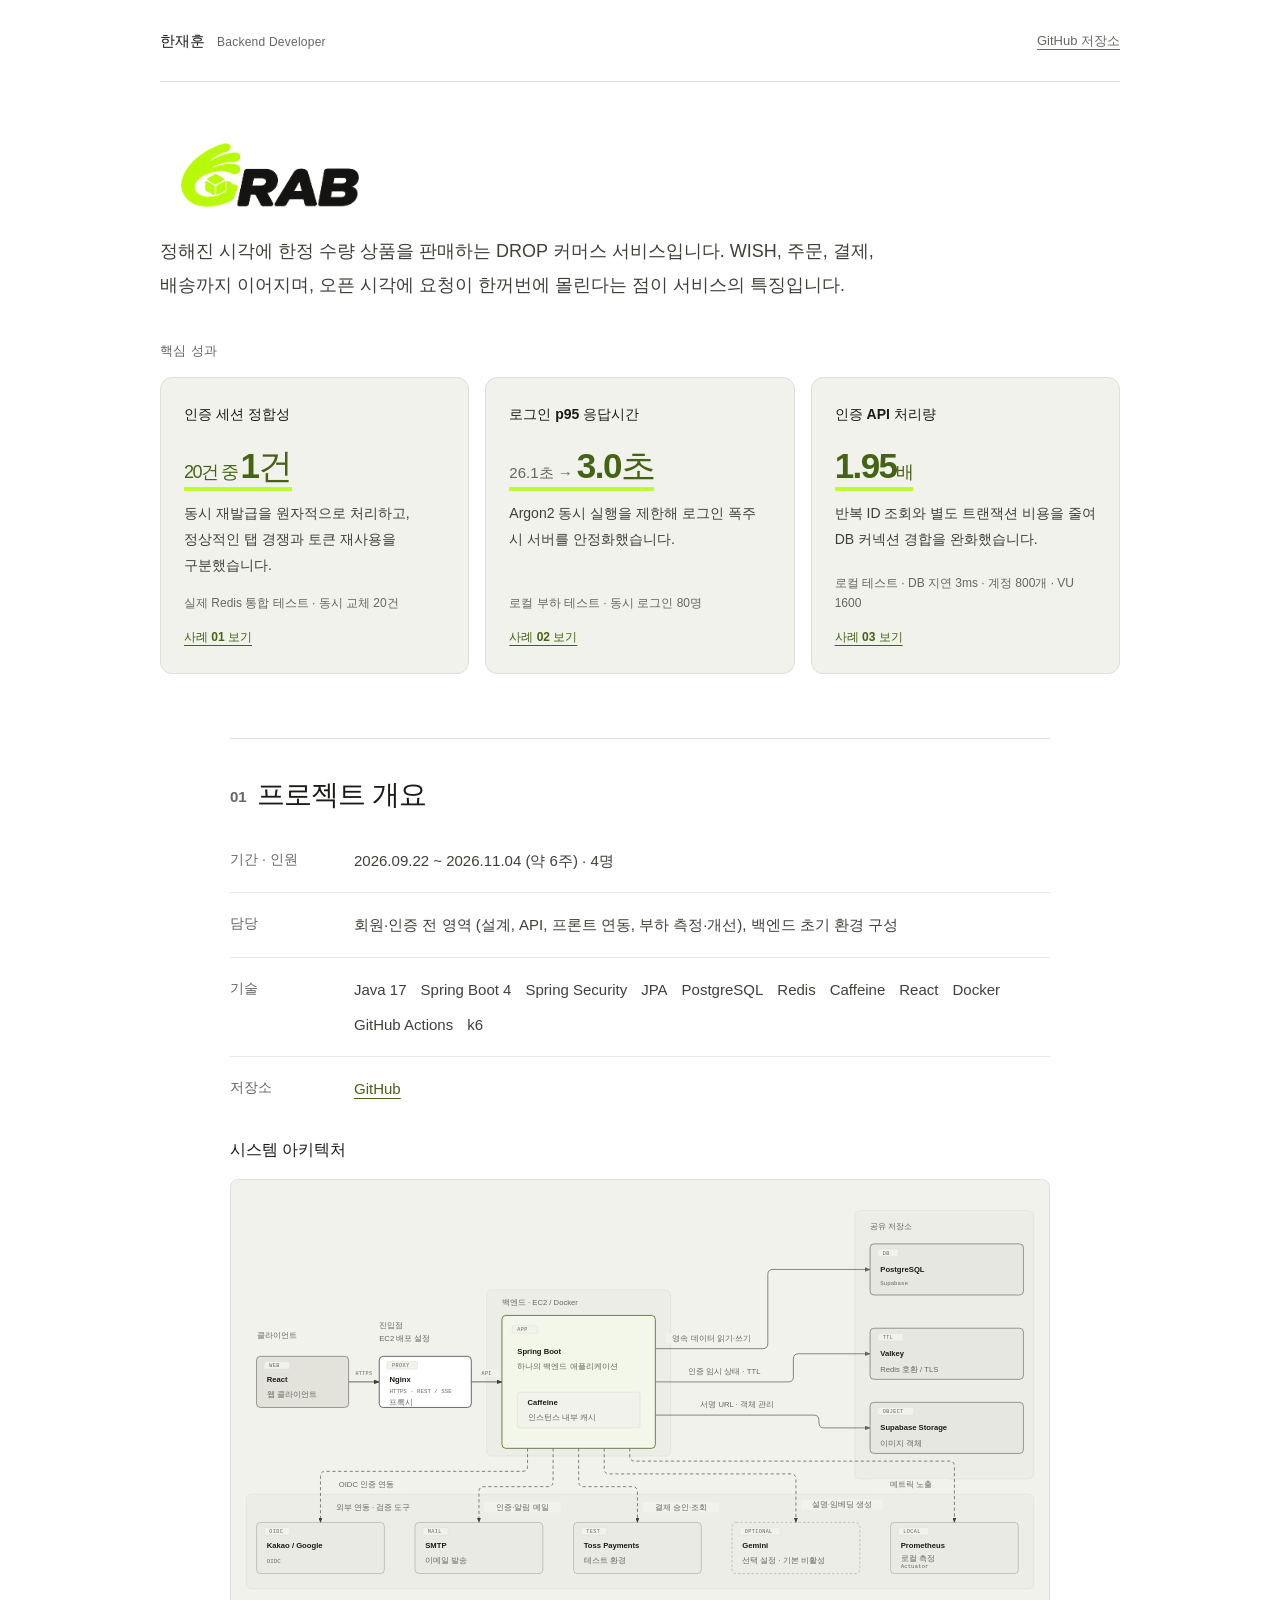
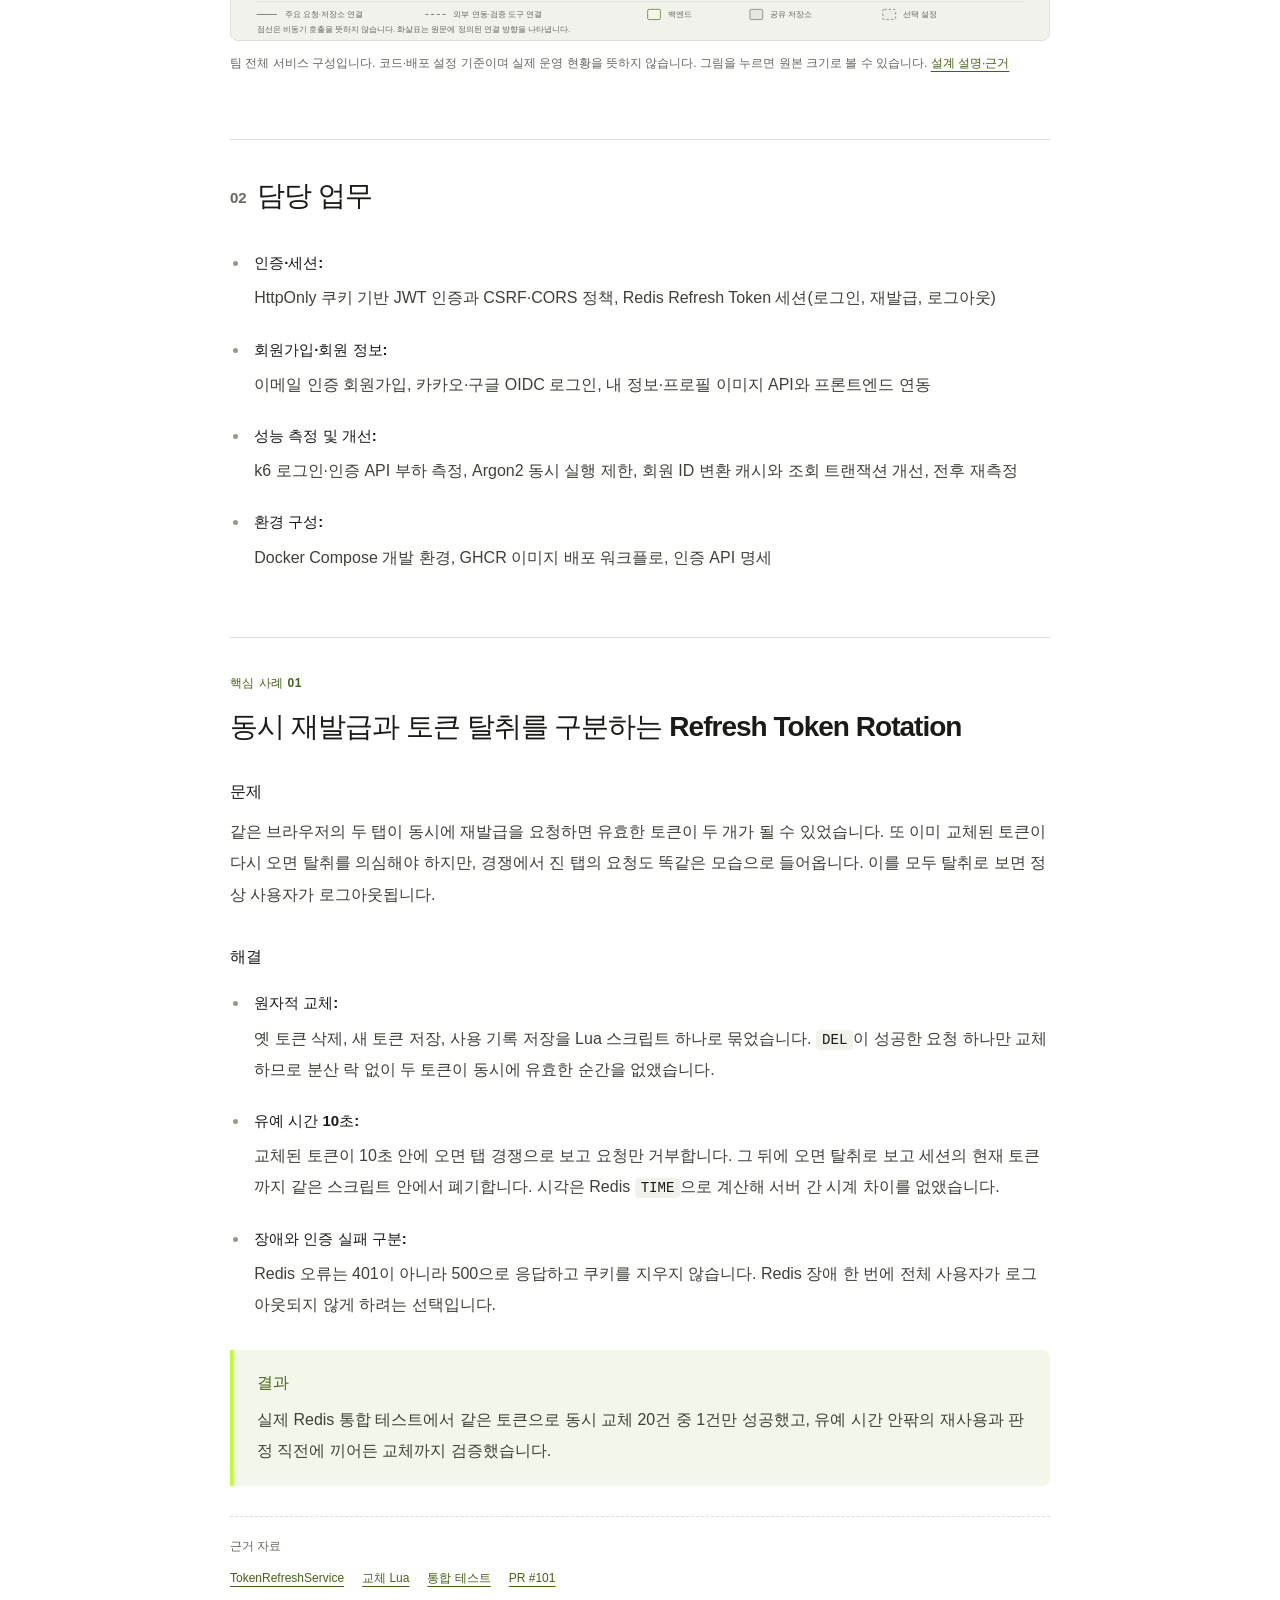
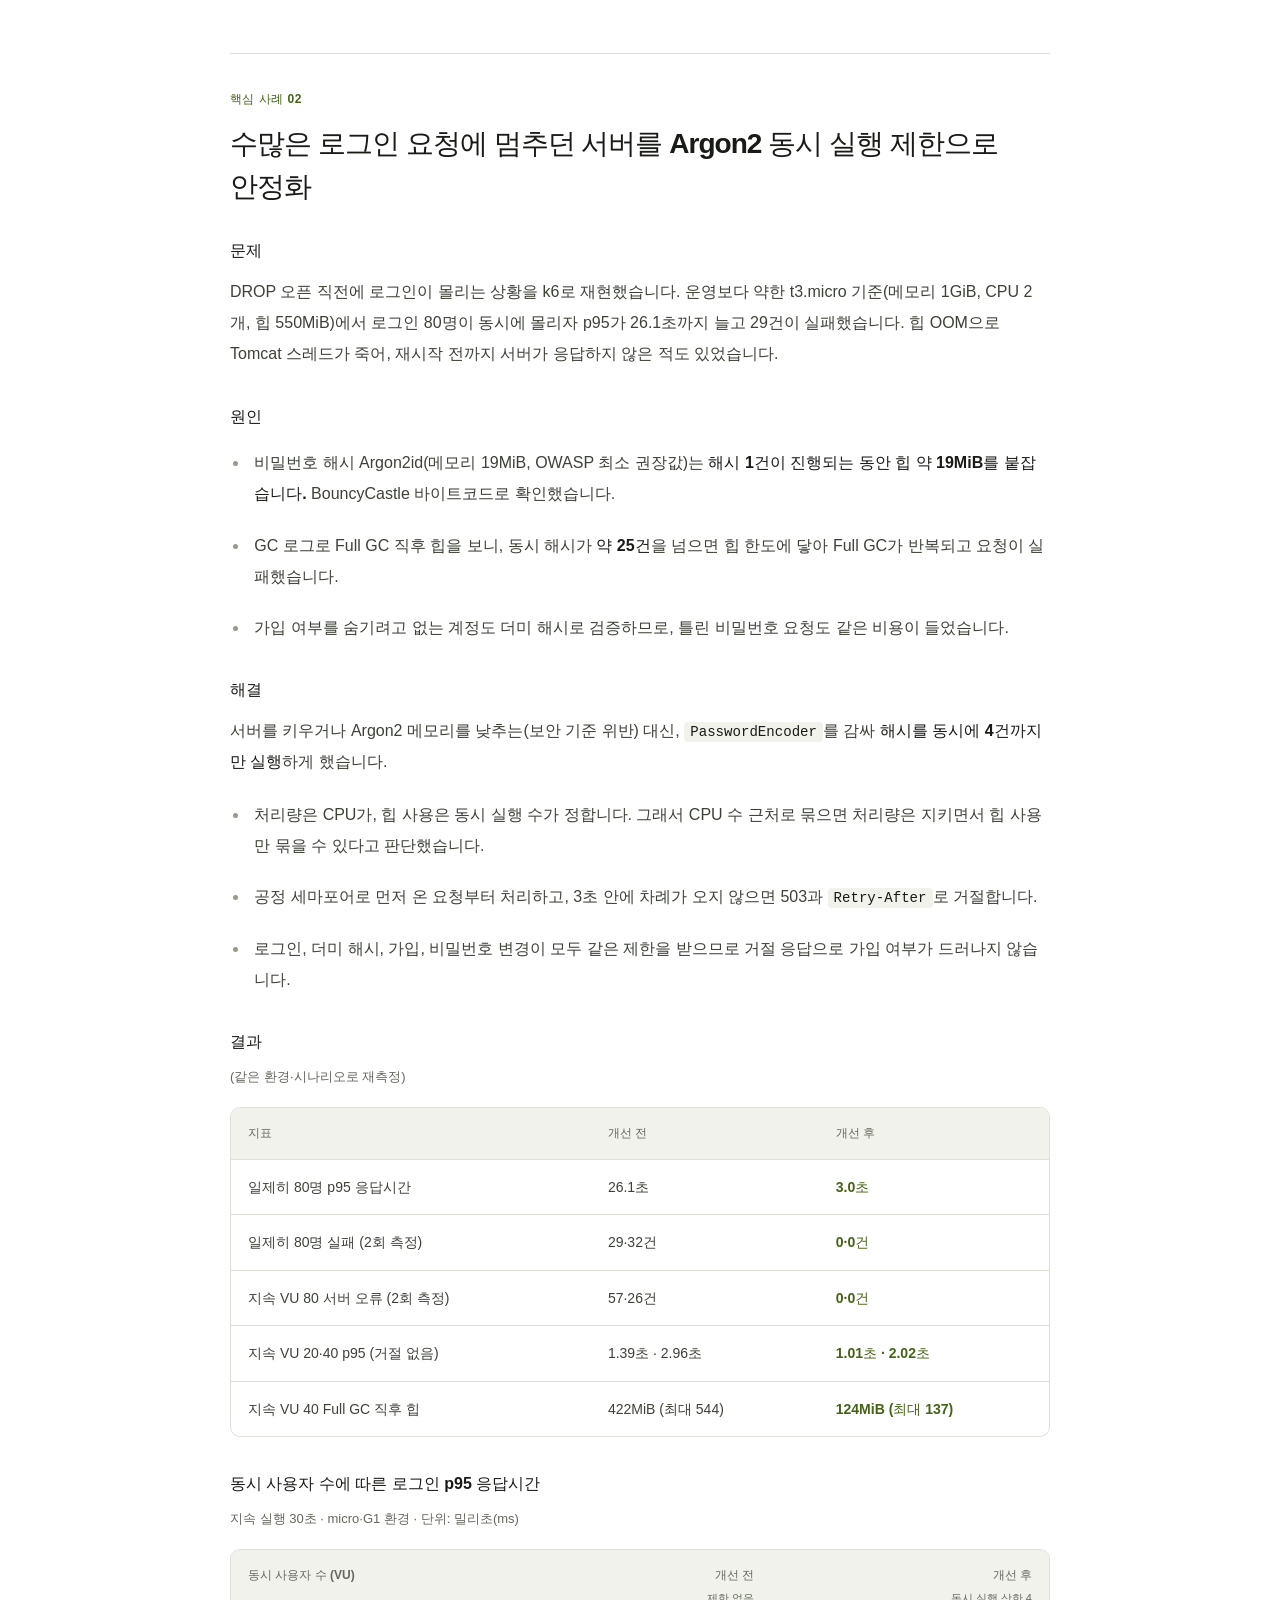
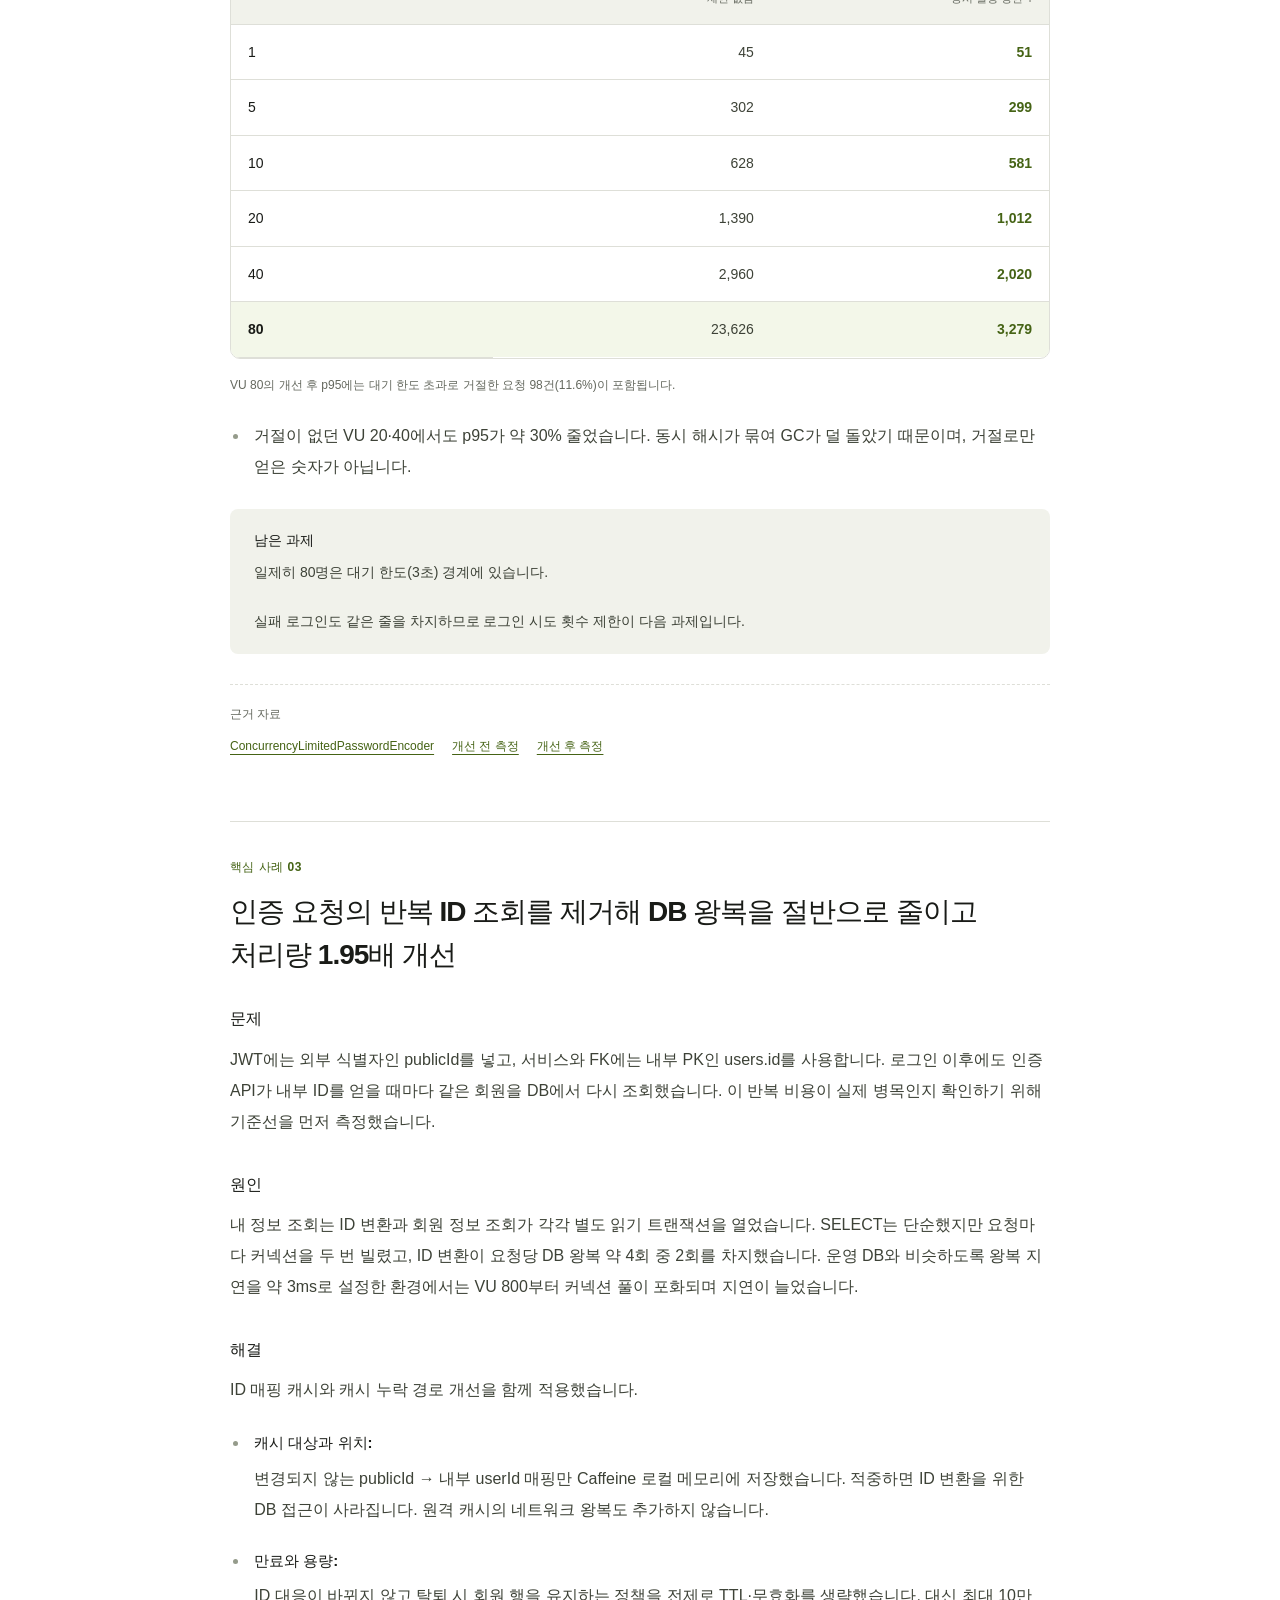
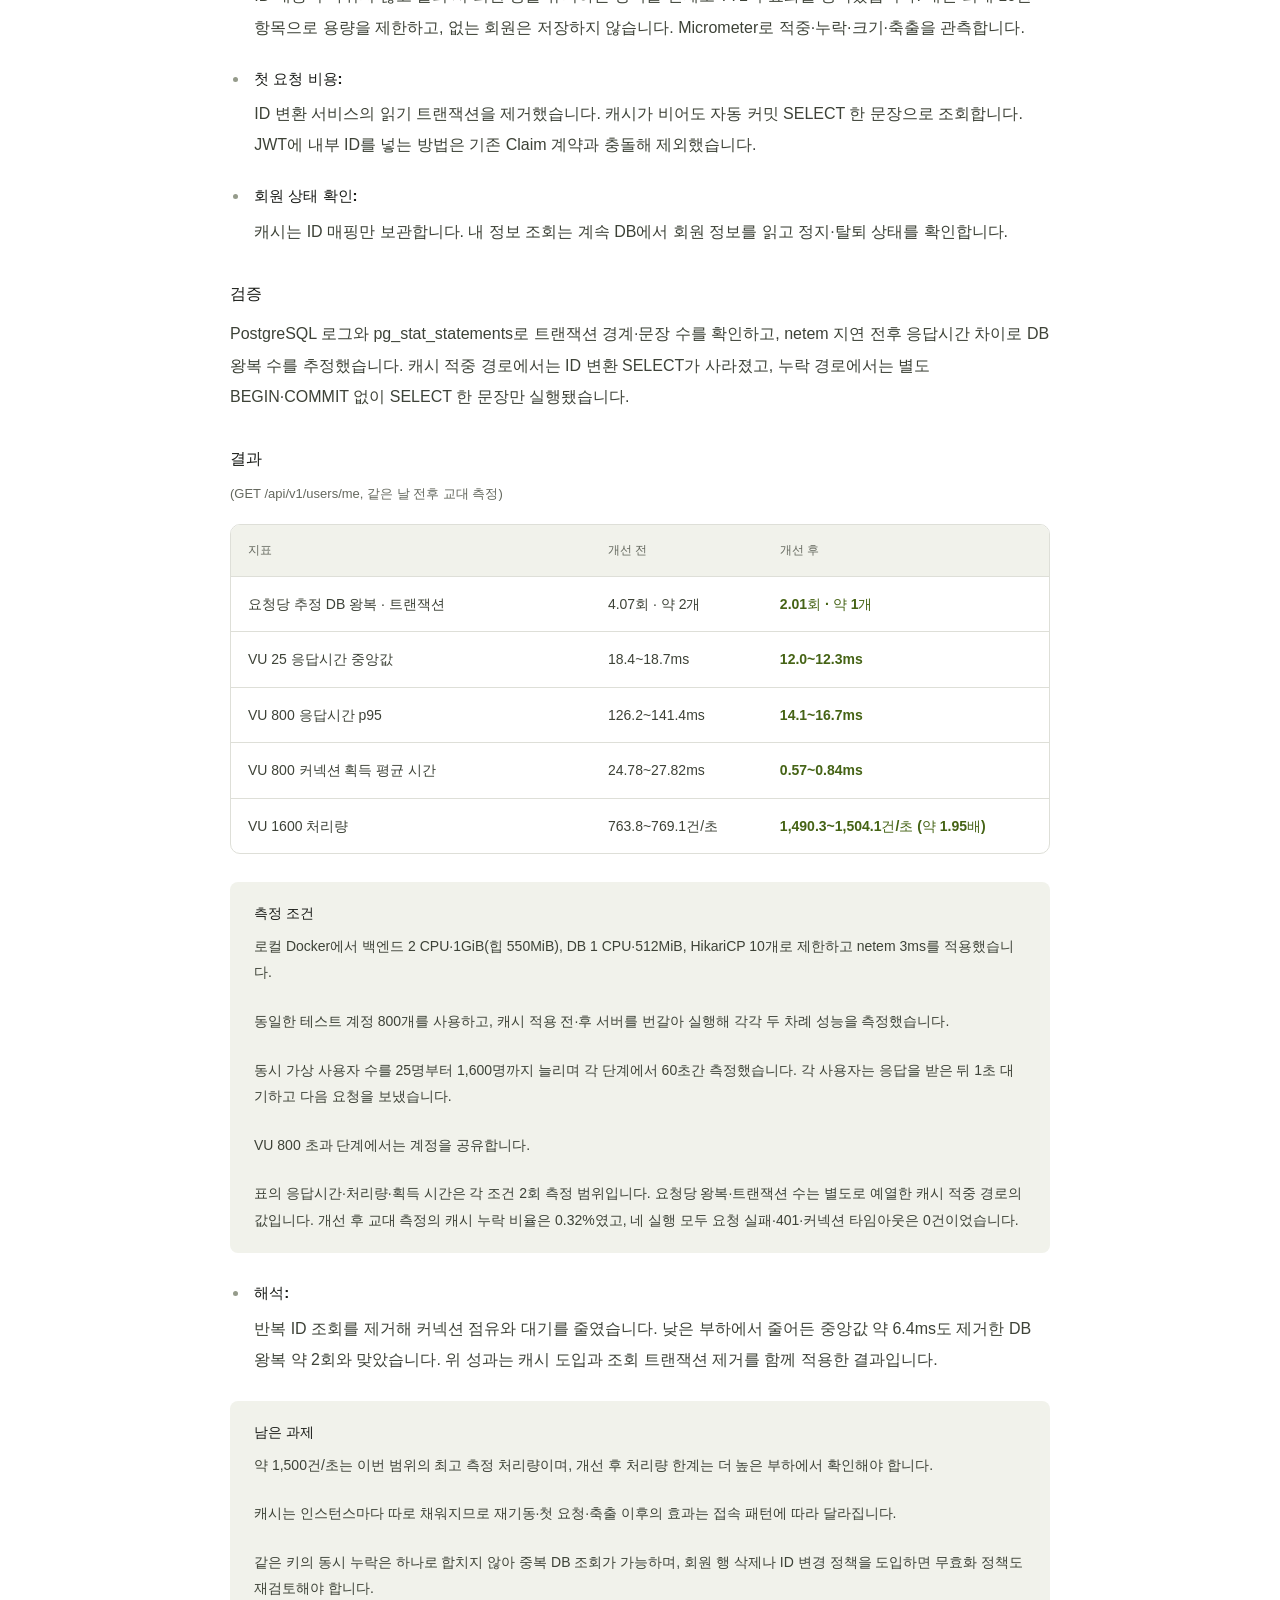
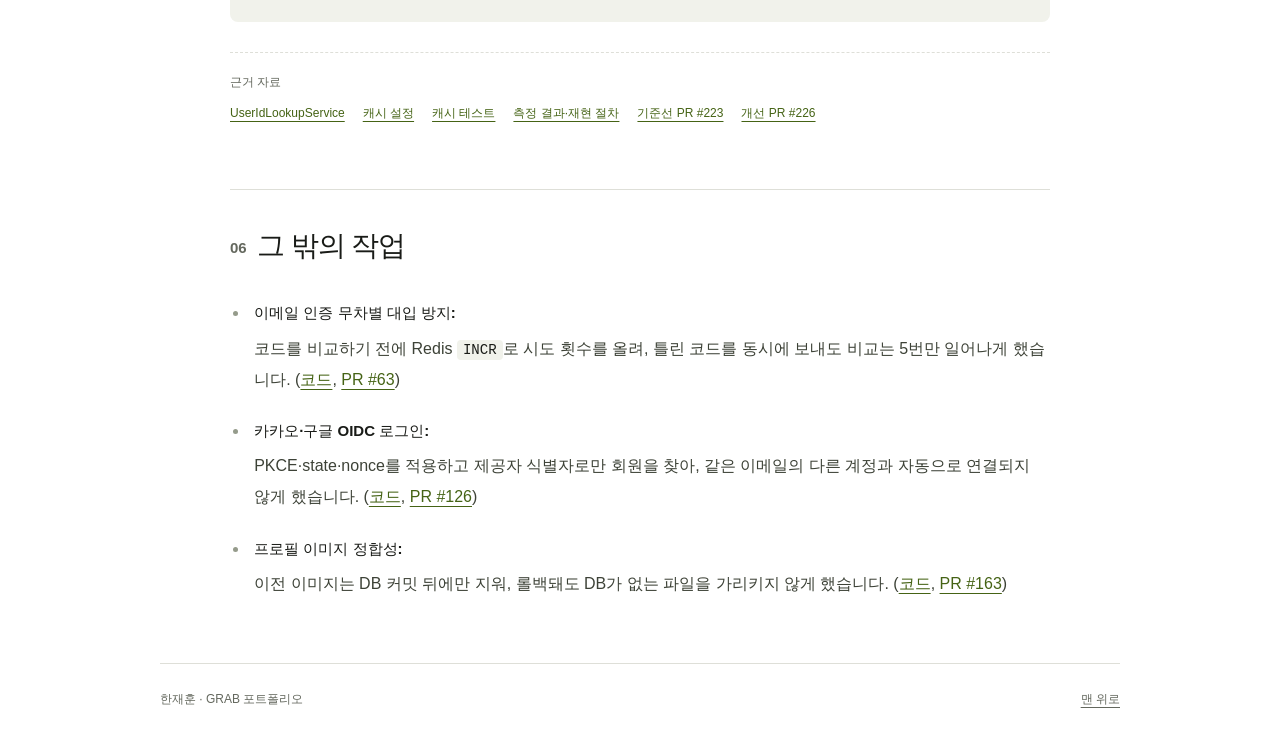
==== grab/portfolio-short.html @ 3643625d "chore: 디렉토리 구조 변경" ====
<!DOCTYPE html>
<html lang="ko">
<head>
  <meta charset="utf-8">
  <meta name="viewport" content="width=device-width, initial-scale=1">
  <meta name="description" content="한재훈의 GRAB 백엔드 포트폴리오. 인증 세션 정합성, 로그인 안정화, 회원 ID 캐시 성능 개선 사례를 소개합니다.">
  <title>한재훈 | GRAB 백엔드 포트폴리오</title>
  <link rel="stylesheet" href="portfolio.css">
</head>
<body>
<a href="#top" class="skip-link">본문으로 건너뛰기</a>
<header class="masthead shell"><a href="#top" class="identity">한재훈<span>Backend Developer</span></a><a href="https://github.com/prgrms-aibe-devcourse/AIBE7_FinalProject_Team3" class="repository-link">GitHub 저장소</a></header>
<main id="top" class="shell"><header class="hero">
<h1><img class="project-logo" src="assets/grab-wordmark.png" alt="GRAB" width="2172" height="724" decoding="async"></h1><p class="lead">정해진 시각에 한정 수량 상품을 판매하는 DROP 커머스 서비스입니다. WISH, 주문, 결제, 배송까지 이어지며, 오픈 시각에 요청이 한꺼번에 몰린다는 점이 서비스의 특징입니다.</p>
</header>

<section class="highlights" aria-labelled   by="highlights-title"><h2 id="highlights-title" class="summary-heading">핵심 성과</h2><div class="metric-grid"><article class="metric-card"><h3>인증 세션 정합성</h3><p class="metric"><small>20건 중 </small>1건</p>
<p class="metric-copy">동시 재발급을 원자적으로 처리하고, 정상적인 탭 경쟁과 토큰 재사용을 구분했습니다.</p>
<p class="metric-note">실제 Redis 통합 테스트 · 동시 교체 20건</p>
<a href="#token-rotation" class="metric-link">사례 01 보기</a></article>
<article class="metric-card"><h3>로그인 p95 응답시간</h3><p class="metric"><span class="metric-before">26.1초 → </span>3.0초</p>
<p class="metric-copy">Argon2 동시 실행을 제한해 로그인 폭주 시 서버를 안정화했습니다.</p>
<p class="metric-note">로컬 부하 테스트 · 동시 로그인 80명</p>
<a href="#login-stability" class="metric-link">사례 02 보기</a></article>
<article class="metric-card"><h3>인증 API 처리량</h3><p class="metric">1.95<small>배</small></p>
<p class="metric-copy">반복 ID 조회와 별도 트랜잭션 비용을 줄여 DB 커넥션 경합을 완화했습니다.</p>
<p class="metric-note">로컬 테스트 · DB 지연 3ms · 계정 800개 · VU 1600</p>
<a href="#user-id-cache" class="metric-link">사례 03 보기</a></article>
</div></section>
<div class="document">
<section id="overview" class="document-section" aria-labelledby="overview-title"><header class="section-header"><h2 id="overview-title"><span class="section-number" aria-hidden="true">01</span>프로젝트 개요</h2></header>
<dl class="project-facts"><div class="fact-row"><dt>기간 · 인원</dt><dd>2026.09.22 ~ 2026.11.04 (약 6주) · 4명</dd></div><div class="fact-row"><dt>담당</dt><dd>회원·인증 전 영역 (설계, API, 프론트 연동, 부하 측정·개선), 백엔드 초기 환경 구성</dd></div><div class="fact-row"><dt>기술</dt><dd><ul class="tech-list" aria-label="사용 기술"><li>Java 17</li><li>Spring Boot 4</li><li>Spring Security</li><li>JPA</li><li>PostgreSQL</li><li>Redis</li><li>Caffeine</li><li>React</li><li>Docker</li><li>GitHub Actions</li><li>k6</li></ul>
</dd></div><div class="fact-row"><dt>저장소</dt><dd><a href="https://github.com/prgrms-aibe-devcourse/AIBE7_FinalProject_Team3">GitHub</a></dd></div></dl>
<h3 id="architecture-title" class="block-label">시스템 아키텍처</h3>
<figure class="architecture-figure" aria-labelledby="architecture-title" aria-describedby="architecture-caption">
<a class="architecture-preview" href="architecture.html" aria-label="GRAB 시스템 아키텍처 원본 크기로 보기"><img src="assets/grab-architecture.svg" alt="React에서 Nginx를 거쳐 내부 Caffeine 캐시를 둔 Spring Boot로 연결되며, 백엔드는 PostgreSQL·Valkey·Supabase Storage와 외부 서비스·검증 도구에 연결됩니다." width="1280" height="720" decoding="async"></a>
<figcaption id="architecture-caption">팀 전체 서비스 구성입니다. 코드·배포 설정 기준이며 실제 운영 현황을 뜻하지 않습니다. 그림을 누르면 원본 크기로 볼 수 있습니다. <a href="architecture.md">설계 설명·근거</a></figcaption>
</figure>
</section>

<section id="responsibilities" class="document-section" aria-labelledby="responsibilities-title"><header class="section-header"><h2 id="responsibilities-title"><span class="section-number" aria-hidden="true">02</span>담당 업무</h2></header>
<ul class="detail-list"><li><strong class="item-label">인증·세션:</strong> HttpOnly 쿠키 기반 JWT 인증과 CSRF·CORS 정책, Redis Refresh Token 세션(로그인, 재발급, 로그아웃)</li><li><strong class="item-label">회원가입·회원 정보:</strong> 이메일 인증 회원가입, 카카오·구글 OIDC 로그인, 내 정보·프로필 이미지 API와 프론트엔드 연동</li><li><strong class="item-label">성능 측정 및 개선:</strong> k6 로그인·인증 API 부하 측정, Argon2 동시 실행 제한, 회원 ID 변환 캐시와 조회 트랜잭션 개선, 전후 재측정</li><li><strong class="item-label">환경 구성:</strong> Docker Compose 개발 환경, GHCR 이미지 배포 워크플로, 인증 API 명세</li></ul>
</section>

<section id="token-rotation" class="document-section case-study" aria-labelledby="token-rotation-title"><header class="section-header"><p class="section-kicker">핵심 사례 01</p>
<h2 id="token-rotation-title">동시 재발급과 토큰 탈취를 구분하는 Refresh Token Rotation</h2></header>
<h3 class="block-label">문제</h3><p> 같은 브라우저의 두 탭이 동시에 재발급을 요청하면 유효한 토큰이 두 개가 될 수 있었습니다. 또 이미 교체된 토큰이 다시 오면 탈취를 의심해야 하지만, 경쟁에서 진 탭의 요청도 똑같은 모습으로 들어옵니다. 이를 모두 탈취로 보면 정상 사용자가 로그아웃됩니다.</p>
<h3 class="block-label">해결</h3><ul class="detail-list"><li><strong class="item-label">원자적 교체:</strong> 옛 토큰 삭제, 새 토큰 저장, 사용 기록 저장을 Lua 스크립트 하나로 묶었습니다. <code>DEL</code>이 성공한 요청 하나만 교체하므로 분산 락 없이 두 토큰이 동시에 유효한 순간을 없앴습니다.</li><li><strong class="item-label">유예 시간 10초:</strong> 교체된 토큰이 10초 안에 오면 탭 경쟁으로 보고 요청만 거부합니다. 그 뒤에 오면 탈취로 보고 세션의 현재 토큰까지 같은 스크립트 안에서 폐기합니다. 시각은 Redis <code>TIME</code>으로 계산해 서버 간 시계 차이를 없앴습니다.</li><li><strong class="item-label">장애와 인증 실패 구분:</strong> Redis 오류는 401이 아니라 500으로 응답하고 쿠키를 지우지 않습니다. Redis 장애 한 번에 전체 사용자가 로그아웃되지 않게 하려는 선택입니다.</li></ul>
<aside class="outcome"><h3 class="block-label">결과</h3><p> 실제 Redis 통합 테스트에서 같은 토큰으로 동시 교체 20건 중 1건만 성공했고, 유예 시간 안팎의 재사용과 판정 직전에 끼어든 교체까지 검증했습니다.</p>
</aside>
<footer class="sources"><h3>근거 자료</h3><div class="source-links"><a href="https://github.com/prgrms-aibe-devcourse/AIBE7_FinalProject_Team3/blob/223b697783bbd712c68d359999f42ad141353802/Backend/src/main/java/org/example/grab/domain/auth/service/TokenRefreshService.java">TokenRefreshService</a><a href="https://github.com/prgrms-aibe-devcourse/AIBE7_FinalProject_Team3/blob/223b697783bbd712c68d359999f42ad141353802/Backend/src/main/resources/redis/refresh-token-rotate.lua">교체 Lua</a><a href="https://github.com/prgrms-aibe-devcourse/AIBE7_FinalProject_Team3/blob/223b697783bbd712c68d359999f42ad141353802/Backend/src/test/java/org/example/grab/domain/auth/repository/RefreshTokenRotationIntegrationTest.java">통합 테스트</a><a href="https://github.com/prgrms-aibe-devcourse/AIBE7_FinalProject_Team3/pull/101">PR #101</a></div></footer>
</section>

<section id="login-stability" class="document-section case-study" aria-labelledby="login-stability-title"><header class="section-header"><p class="section-kicker">핵심 사례 02</p>
<h2 id="login-stability-title">수많은 로그인 요청에 멈추던 서버를 Argon2 동시 실행 제한으로 안정화</h2></header>
<h3 class="block-label">문제</h3><p> DROP 오픈 직전에 로그인이 몰리는 상황을 k6로 재현했습니다. 운영보다 약한 t3.micro 기준(메모리 1GiB, CPU 2개, 힙 550MiB)에서 로그인 80명이 동시에 몰리자 p95가 26.1초까지 늘고 29건이 실패했습니다. 힙 OOM으로 Tomcat 스레드가 죽어, 재시작 전까지 서버가 응답하지 않은 적도 있었습니다.</p>
<h3 class="block-label">원인</h3><ul class="detail-list"><li>비밀번호 해시 Argon2id(메모리 19MiB, OWASP 최소 권장값)는 <strong>해시 1건이 진행되는 동안 힙 약 19MiB를 붙잡습니다.</strong> BouncyCastle 바이트코드로 확인했습니다.</li><li>GC 로그로 Full GC 직후 힙을 보니, 동시 해시가 <strong>약 25건</strong>을 넘으면 힙 한도에 닿아 Full GC가 반복되고 요청이 실패했습니다.</li><li>가입 여부를 숨기려고 없는 계정도 더미 해시로 검증하므로, 틀린 비밀번호 요청도 같은 비용이 들었습니다.</li></ul>
<h3 class="block-label">해결</h3><p> 서버를 키우거나 Argon2 메모리를 낮추는(보안 기준 위반) 대신, <code>PasswordEncoder</code>를 감싸 <strong>해시를 동시에 4건까지만 실행</strong>하게 했습니다.</p>
<ul class="detail-list"><li>처리량은 CPU가, 힙 사용은 동시 실행 수가 정합니다. 그래서 CPU 수 근처로 묶으면 처리량은 지키면서 힙 사용만 묶을 수 있다고 판단했습니다.</li><li>공정 세마포어로 먼저 온 요청부터 처리하고, 3초 안에 차례가 오지 않으면 503과 <code>Retry-After</code>로 거절합니다.</li><li>로그인, 더미 해시, 가입, 비밀번호 변경이 모두 같은 제한을 받으므로 거절 응답으로 가입 여부가 드러나지 않습니다.</li></ul>
<h3 class="block-label">결과</h3><p class="result-context">(같은 환경·시나리오로 재측정)</p>
<div tabindex="0" role="region" class="table-wrapper" aria-label="로그인 부하 테스트 전후 비교"><table><caption class="sr-only">로그인 부하 테스트 전후 비교</caption><thead><tr><th scope="col">지표</th><th scope="col">개선 전</th><th scope="col">개선 후</th></tr></thead><tbody><tr><td>일제히 80명 p95 응답시간</td><td>26.1초</td><td><strong>3.0초</strong></td></tr><tr><td>일제히 80명 실패 (2회 측정)</td><td>29·32건</td><td><strong>0·0건</strong></td></tr><tr><td>지속 VU 80 서버 오류 (2회 측정)</td><td>57·26건</td><td><strong>0·0건</strong></td></tr><tr><td>지속 VU 20·40 p95 (거절 없음)</td><td>1.39초 · 2.96초</td><td><strong>1.01초 · 2.02초</strong></td></tr><tr><td>지속 VU 40 Full GC 직후 힙</td><td>422MiB (최대 544)</td><td><strong>124MiB (최대 137)</strong></td></tr></tbody></table>
</div><section class="p95-comparison" aria-labelledby="login-p95-title">
<h3 id="login-p95-title" class="block-label">동시 사용자 수에 따른 로그인 p95 응답시간</h3>
<p id="login-p95-context" class="result-context">지속 실행 30초 · micro·G1 환경 · 단위: 밀리초(ms)</p>
<div class="table-wrapper" tabindex="0" role="region" aria-labelledby="login-p95-title" aria-describedby="login-p95-context login-p95-note">
<table class="login-p95-table">
<caption class="sr-only">동시 사용자 수에 따른 로그인 p95 응답시간 비교</caption>
<thead><tr><th scope="col">동시 사용자 수 (VU)</th><th scope="col">개선 전<span class="column-note">제한 없음</span></th><th scope="col">개선 후<span class="column-note">동시 실행 상한 4</span></th></tr></thead>
<tbody>
<tr><th scope="row">1</th><td>45</td><td><strong>51</strong></td></tr>
<tr><th scope="row">5</th><td>302</td><td><strong>299</strong></td></tr>
<tr><th scope="row">10</th><td>628</td><td><strong>581</strong></td></tr>
<tr><th scope="row">20</th><td>1,390</td><td><strong>1,012</strong></td></tr>
<tr><th scope="row">40</th><td>2,960</td><td><strong>2,020</strong></td></tr>
<tr class="peak-load"><th scope="row">80</th><td>23,626</td><td><strong>3,279</strong></td></tr>
</tbody>
</table>
</div>
<p id="login-p95-note" class="comparison-note">VU 80의 개선 후 p95에는 대기 한도 초과로 거절한 요청 98건(11.6%)이 포함됩니다.</p>
</section>
<ul class="detail-list"><li>거절이 없던 VU 20·40에서도 p95가 약 30% 줄었습니다. 동시 해시가 묶여 GC가 덜 돌았기 때문이며, 거절로만 얻은 숫자가 아닙니다.</li></ul>
<aside class="reading-note"><h3 class="block-label">남은 과제</h3><p>일제히 80명은 대기 한도(3초) 경계에 있습니다.</p>
<p>실패 로그인도 같은 줄을 차지하므로 로그인 시도 횟수 제한이 다음 과제입니다.</p>
</aside>
<footer class="sources"><h3>근거 자료</h3><div class="source-links"><a href="https://github.com/prgrms-aibe-devcourse/AIBE7_FinalProject_Team3/blob/feat/GR-178-limit-argon2-concurrency/Backend/src/main/java/org/example/grab/global/security/password/ConcurrencyLimitedPasswordEncoder.java">ConcurrencyLimitedPasswordEncoder</a><a href="https://github.com/prgrms-aibe-devcourse/AIBE7_FinalProject_Team3/blob/feat/GR-178-limit-argon2-concurrency/Backend/k6/login-burst/result.md">개선 전 측정</a><a href="https://github.com/prgrms-aibe-devcourse/AIBE7_FinalProject_Team3/blob/feat/GR-178-limit-argon2-concurrency/Backend/k6/login-burst/result-gr178.md">개선 후 측정</a></div></footer>
</section>

<section id="user-id-cache" class="document-section case-study" aria-labelledby="user-id-cache-title"><header class="section-header"><p class="section-kicker">핵심 사례 03</p>
<h2 id="user-id-cache-title">인증 요청의 반복 ID 조회를 제거해 DB 왕복을 절반으로 줄이고 처리량 1.95배 개선</h2></header>
<h3 class="block-label">문제</h3><p> JWT에는 외부 식별자인 publicId를 넣고, 서비스와 FK에는 내부 PK인 users.id를 사용합니다. 로그인 이후에도 인증 API가 내부 ID를 얻을 때마다 같은 회원을 DB에서 다시 조회했습니다. 이 반복 비용이 실제 병목인지 확인하기 위해 기준선을 먼저 측정했습니다.</p>
<h3 class="block-label">원인</h3><p> 내 정보 조회는 ID 변환과 회원 정보 조회가 각각 별도 읽기 트랜잭션을 열었습니다. SELECT는 단순했지만 요청마다 커넥션을 두 번 빌렸고, ID 변환이 요청당 DB 왕복 약 4회 중 2회를 차지했습니다. 운영 DB와 비슷하도록 왕복 지연을 약 3ms로 설정한 환경에서는 VU 800부터 커넥션 풀이 포화되며 지연이 늘었습니다.</p>
<h3 class="block-label">해결</h3><p>ID 매핑 캐시와 캐시 누락 경로 개선을 함께 적용했습니다.</p>
<ul class="detail-list"><li><strong class="item-label">캐시 대상과 위치:</strong> 변경되지 않는 publicId → 내부 userId 매핑만 Caffeine 로컬 메모리에 저장했습니다. 적중하면 ID 변환을 위한 DB 접근이 사라집니다. 원격 캐시의 네트워크 왕복도 추가하지 않습니다.</li><li><strong class="item-label">만료와 용량:</strong> ID 대응이 바뀌지 않고 탈퇴 시 회원 행을 유지하는 정책을 전제로 TTL·무효화를 생략했습니다. 대신 최대 10만 항목으로 용량을 제한하고, 없는 회원은 저장하지 않습니다. Micrometer로 적중·누락·크기·축출을 관측합니다.</li><li><strong class="item-label">첫 요청 비용:</strong> ID 변환 서비스의 읽기 트랜잭션을 제거했습니다. 캐시가 비어도 자동 커밋 SELECT 한 문장으로 조회합니다. JWT에 내부 ID를 넣는 방법은 기존 Claim 계약과 충돌해 제외했습니다.</li><li><strong class="item-label">회원 상태 확인:</strong> 캐시는 ID 매핑만 보관합니다. 내 정보 조회는 계속 DB에서 회원 정보를 읽고 정지·탈퇴 상태를 확인합니다.</li></ul>
<h3 class="block-label">검증</h3><p> PostgreSQL 로그와 pg_stat_statements로 트랜잭션 경계·문장 수를 확인하고, netem 지연 전후 응답시간 차이로 DB 왕복 수를 추정했습니다. 캐시 적중 경로에서는 ID 변환 SELECT가 사라졌고, 누락 경로에서는 별도 BEGIN·COMMIT 없이 SELECT 한 문장만 실행됐습니다.</p>
<h3 class="block-label">결과</h3><p class="result-context">(GET /api/v1/users/me, 같은 날 전후 교대 측정)</p>
<div tabindex="0" role="region" class="table-wrapper" aria-label="회원 ID 변환 개선 전후 비교"><table><caption class="sr-only">회원 ID 변환 개선 전후 비교</caption><thead><tr><th scope="col">지표</th><th scope="col">개선 전</th><th scope="col">개선 후</th></tr></thead><tbody><tr><td>요청당 추정 DB 왕복 · 트랜잭션</td><td>4.07회 · 약 2개</td><td><strong>2.01회 · 약 1개</strong></td></tr><tr><td>VU 25 응답시간 중앙값</td><td>18.4~18.7ms</td><td><strong>12.0~12.3ms</strong></td></tr><tr><td>VU 800 응답시간 p95</td><td>126.2~141.4ms</td><td><strong>14.1~16.7ms</strong></td></tr><tr><td>VU 800 커넥션 획득 평균 시간</td><td>24.78~27.82ms</td><td><strong>0.57~0.84ms</strong></td></tr><tr><td>VU 1600 처리량</td><td>763.8~769.1건/초</td><td><strong>1,490.3~1,504.1건/초 (약 1.95배)</strong></td></tr></tbody></table>
</div><aside class="reading-note"><h3 class="block-label">측정 조건</h3><p>로컬 Docker에서 백엔드 2 CPU·1GiB(힙 550MiB), DB 1 CPU·512MiB, HikariCP 10개로 제한하고 netem 3ms를 적용했습니다.</p>
<p>동일한 테스트 계정 800개를 사용하고, 캐시 적용 전·후 서버를 번갈아 실행해 각각 두 차례 성능을 측정했습니다.</p>
<p>동시 가상 사용자 수를 25명부터 1,600명까지 늘리며 각 단계에서 60초간 측정했습니다. 각 사용자는 응답을 받은 뒤 1초 대기하고 다음 요청을 보냈습니다.</p>
<p>VU 800 초과 단계에서는 계정을 공유합니다.</p>
<p>표의 응답시간·처리량·획득 시간은 각 조건 2회 측정 범위입니다. 요청당 왕복·트랜잭션 수는 별도로 예열한 캐시 적중 경로의 값입니다. 개선 후 교대 측정의 캐시 누락 비율은 0.32%였고, 네 실행 모두 요청 실패·401·커넥션 타임아웃은 0건이었습니다.</p>
</aside>
<ul class="detail-list"><li><strong class="item-label">해석:</strong> 반복 ID 조회를 제거해 커넥션 점유와 대기를 줄였습니다. 낮은 부하에서 줄어든 중앙값 약 6.4ms도 제거한 DB 왕복 약 2회와 맞았습니다. 위 성과는 캐시 도입과 조회 트랜잭션 제거를 함께 적용한 결과입니다.</li></ul>
<aside class="reading-note"><h3 class="block-label">남은 과제</h3><p>약 1,500건/초는 이번 범위의 최고 측정 처리량이며, 개선 후 처리량 한계는 더 높은 부하에서 확인해야 합니다.</p>
<p>캐시는 인스턴스마다 따로 채워지므로 재기동·첫 요청·축출 이후의 효과는 접속 패턴에 따라 달라집니다.</p>
<p>같은 키의 동시 누락은 하나로 합치지 않아 중복 DB 조회가 가능하며, 회원 행 삭제나 ID 변경 정책을 도입하면 무효화 정책도 재검토해야 합니다.</p>
</aside>
<footer class="sources"><h3>근거 자료</h3><div class="source-links"><a href="https://github.com/prgrms-aibe-devcourse/AIBE7_FinalProject_Team3/blob/7c2e51b84c45d4d31eea2e7549907d40416fc323/Backend/src/main/java/org/example/grab/domain/user/service/UserIdLookupService.java">UserIdLookupService</a><a href="https://github.com/prgrms-aibe-devcourse/AIBE7_FinalProject_Team3/blob/7c2e51b84c45d4d31eea2e7549907d40416fc323/Backend/src/main/java/org/example/grab/domain/user/support/UserIdCacheConfig.java">캐시 설정</a><a href="https://github.com/prgrms-aibe-devcourse/AIBE7_FinalProject_Team3/blob/7c2e51b84c45d4d31eea2e7549907d40416fc323/Backend/src/test/java/org/example/grab/domain/user/service/UserIdLookupServiceTest.java">캐시 테스트</a><a href="https://github.com/prgrms-aibe-devcourse/AIBE7_FinalProject_Team3/blob/7c2e51b84c45d4d31eea2e7549907d40416fc323/Backend/k6/user-id-lookup/result.md">측정 결과·재현 절차</a><a href="https://github.com/prgrms-aibe-devcourse/AIBE7_FinalProject_Team3/pull/223">기준선 PR #223</a><a href="https://github.com/prgrms-aibe-devcourse/AIBE7_FinalProject_Team3/pull/226">개선 PR #226</a></div></footer>
</section>

<section id="other-work" class="document-section" aria-labelledby="other-work-title"><header class="section-header"><h2 id="other-work-title"><span class="section-number" aria-hidden="true">06</span>그 밖의 작업</h2></header>
<ul class="detail-list"><li><strong class="item-label">이메일 인증 무차별 대입 방지:</strong> 코드를 비교하기 전에 Redis <code>INCR</code>로 시도 횟수를 올려, 틀린 코드를 동시에 보내도 비교는 5번만 일어나게 했습니다. (<a href="https://github.com/prgrms-aibe-devcourse/AIBE7_FinalProject_Team3/blob/223b697783bbd712c68d359999f42ad141353802/Backend/src/main/java/org/example/grab/domain/user/service/EmailVerificationService.java">코드</a>, <a href="https://github.com/prgrms-aibe-devcourse/AIBE7_FinalProject_Team3/pull/63">PR #63</a>)</li><li><strong class="item-label">카카오·구글 OIDC 로그인:</strong> PKCE·state·nonce를 적용하고 제공자 식별자로만 회원을 찾아, 같은 이메일의 다른 계정과 자동으로 연결되지 않게 했습니다. (<a href="https://github.com/prgrms-aibe-devcourse/AIBE7_FinalProject_Team3/blob/223b697783bbd712c68d359999f42ad141353802/Backend/src/main/java/org/example/grab/domain/auth/support/oauth2/SocialAuthorizationRequestResolver.java">코드</a>, <a href="https://github.com/prgrms-aibe-devcourse/AIBE7_FinalProject_Team3/pull/126">PR #126</a>)</li><li><strong class="item-label">프로필 이미지 정합성:</strong> 이전 이미지는 DB 커밋 뒤에만 지워, 롤백돼도 DB가 없는 파일을 가리키지 않게 했습니다. (<a href="https://github.com/prgrms-aibe-devcourse/AIBE7_FinalProject_Team3/blob/223b697783bbd712c68d359999f42ad141353802/Backend/src/main/java/org/example/grab/domain/user/service/ProfileImageCleanupListener.java">코드</a>, <a href="https://github.com/prgrms-aibe-devcourse/AIBE7_FinalProject_Team3/pull/163">PR #163</a>)</li></ul>
</section>

</div></main>
<footer class="page-footer shell"><span>한재훈 · GRAB 포트폴리오</span><a href="#top">맨 위로</a></footer>
</body>
</html>
---- grab/portfolio.css ----
:root {
  color-scheme: light;
  /* GRAB Frontend/src/styles/base.css의 라임·먹색 테마를 문서에 적용한다. */
  --brand: #bdff28;
  --ink: #191b17;
  --text: #3d4237;
  --muted: #64685e;
  --accent: #456315;
  --accent-surface: #f3f7e9;
  --line: #dedfd8;
  --line-subtle: #e9eae3;
  --surface: #f1f2eb;
  --reading-width: 820px;
  font-family: "Pretendard", "Noto Sans KR", "Apple SD Gothic Neo", "Malgun Gothic", "Segoe UI", sans-serif;
  font-synthesis: none;
  -webkit-text-size-adjust: 100%;
}

* { box-sizing: border-box; }
html { scroll-behavior: smooth; scroll-padding-top: 32px; }
body { margin: 0; background: #fff; color: var(--text); font-size: 16px; line-height: 1.95; }
a { color: var(--accent); text-underline-offset: 4px; text-decoration-thickness: 1px; }
a:hover { text-decoration-thickness: 2px; }
a:focus-visible, [tabindex]:focus-visible { outline: 3px solid var(--accent); outline-offset: 5px; border-radius: 3px; }
strong { color: var(--ink); font-weight: 700; }
p { margin: 0 0 22px; }
ul { margin: 0; padding-left: 1.25em; }
li { padding-left: 5px; }
li::marker { color: #959b8b; }
h1, h2, h3 { color: var(--ink); margin: 0; word-break: keep-all; overflow-wrap: anywhere; }
code { padding: 2px 6px; border-radius: 4px; background: var(--surface); color: var(--ink); font: 0.88em/1.6 Consolas, monospace; overflow-wrap: anywhere; }
.shell { width: min(100% - 64px, 960px); margin-inline: auto; }
.skip-link { position: absolute; top: -100px; left: 24px; padding: 10px 18px; background: #fff; z-index: 10; }
.skip-link:focus { top: 12px; }

.masthead { display: flex; align-items: center; justify-content: space-between; gap: 20px; padding-block: 26px; border-bottom: 1px solid var(--line); }
.identity { display: flex; align-items: baseline; gap: 12px; color: var(--ink); text-decoration: none; font-size: 15px; font-weight: 700; }
.identity span { color: var(--muted); font-size: 12px; font-weight: 400; letter-spacing: 0.02em; }
.repository-link { font-size: 13px; color: var(--muted); }
.hero { max-width: var(--reading-width); padding-top: 56px; }
.eyebrow { margin-bottom: 10px; color: var(--muted); font-size: 12px; font-weight: 600; letter-spacing: 0.12em; }
.hero h1 { font-size: clamp(44px, 7vw, 62px); letter-spacing: -0.055em; line-height: 1.2; font-weight: 750; }
.project-logo { display: block; width: 220px; max-width: 100%; height: auto; }
.hero .lead { max-width: 720px; margin-top: 22px; margin-bottom: 0; font-size: 18px; line-height: 1.9; word-break: keep-all; overflow-wrap: anywhere; }

.highlights { margin-top: 36px; }
.summary-heading { margin-bottom: 14px; font-size: 13px; font-weight: 600; color: var(--muted); letter-spacing: 0.03em; }
.metric-grid { display: grid; grid-template-columns: repeat(3, minmax(0, 1fr)); gap: 16px; }
.metric-card { display: flex; flex-direction: column; min-width: 0; padding: 23px; border: 1px solid var(--line); border-radius: 12px; background: var(--surface); }
.metric-card h3 { font-size: 14px; font-weight: 600; }
.metric { align-self: flex-start; margin-block: 15px 10px; border-bottom: 4px solid var(--brand); color: var(--accent); font-size: 35px; font-weight: 750; letter-spacing: -0.045em; line-height: 1.25; white-space: nowrap; font-variant-numeric: tabular-nums; }
.metric small { font-size: 18px; font-weight: 500; }
.metric-before { color: var(--muted); font-size: 15px; font-weight: 400; letter-spacing: 0; }
.metric-copy { margin-bottom: 14px; font-size: 14px; line-height: 1.85; word-break: keep-all; overflow-wrap: anywhere; }
.metric-note { margin-top: auto; margin-bottom: 13px; color: var(--muted); font-size: 12px; line-height: 1.7; }
.metric-link { align-self: flex-start; font-size: 12px; font-weight: 600; }

.document { max-width: var(--reading-width); margin-inline: auto; }
.document-section { margin-top: 64px; padding-top: 34px; border-top: 1px solid var(--line); }
.section-header { margin-bottom: 30px; }
.section-kicker { margin-bottom: 10px; color: var(--accent); font-size: 12px; font-weight: 650; letter-spacing: 0.04em; }
.section-header h2 { max-width: 780px; font-size: 28px; line-height: 1.55; letter-spacing: -0.035em; font-weight: 700; }
.section-number { margin-right: 10px; color: var(--muted); font-size: 15px; letter-spacing: 0; vertical-align: middle; }
.project-facts { margin: 0; }
.fact-row { display: grid; grid-template-columns: 104px minmax(0, 1fr); gap: 20px; padding-block: 17px; border-bottom: 1px solid var(--line-subtle); }
.fact-row:first-child { padding-top: 0; }
.fact-row:last-child { border-bottom: 0; padding-bottom: 0; }
.project-facts dt { color: var(--muted); font-size: 14px; }
.project-facts dd { margin: 0; min-width: 0; font-size: 15px; overflow-wrap: anywhere; }
.tech-list { display: flex; flex-wrap: wrap; gap: 6px 14px; padding: 0; list-style: none; }
.tech-list li { padding: 0; }

.block-label { margin-top: 34px; margin-bottom: 12px; font-size: 16px; line-height: 1.6; font-weight: 700; }
.case-study .section-header + .block-label { margin-top: 0; }
.detail-list { padding-left: 1.2em; margin-block: 18px 26px; }
.detail-list li { margin-bottom: 20px; }
.detail-list li:last-child { margin-bottom: 0; }
.detail-list li > .item-label { display: block; margin-bottom: 5px; font-size: 15px; }
.outcome { margin-block: 30px; padding: 20px 24px; border-left: 3px solid var(--brand); background: var(--accent-surface); border-radius: 0 8px 8px 0; }
.outcome .block-label { margin-top: 0; margin-bottom: 8px; color: var(--accent); }
.outcome p:last-child { margin-bottom: 0; }
.result-context { margin-top: -3px; margin-bottom: 16px; color: var(--muted); font-size: 13px; }
.table-wrapper { max-width: 100%; margin-block: 18px 28px; overflow-x: auto; border: 1px solid var(--line); border-radius: 10px; }
table { width: 100%; border-collapse: collapse; font-size: 14px; line-height: 1.75; font-variant-numeric: tabular-nums; }
th, td { padding: 15px 17px; text-align: left; vertical-align: top; border-bottom: 1px solid var(--line); }
thead th { color: var(--muted); background: var(--surface); font-size: 12px; font-weight: 650; }
th:first-child, td:first-child { width: 44%; }
td:last-child strong { color: var(--accent); }
tbody tr:last-child td { border-bottom: 0; }
.login-p95-table { min-width: 0; table-layout: fixed; }
.login-p95-table th:first-child { width: 32%; }
.login-p95-table th:not(:first-child), .login-p95-table td { text-align: right; }
.login-p95-table tbody th { color: var(--ink); font-weight: 500; }
.login-p95-table td { white-space: nowrap; }
.column-note { display: block; margin-top: 3px; font-size: 11px; font-weight: 400; }
.login-p95-table .peak-load { background: var(--accent-surface); }
.login-p95-table .peak-load th { font-weight: 700; }
.comparison-note { margin-top: -12px; margin-bottom: 24px; color: var(--muted); font-size: 12px; line-height: 1.8; }
figure { margin: 28px 0; }
figure img { display: block; width: 100%; height: auto; }
figcaption { margin-top: 12px; color: var(--muted); font-size: 12px; line-height: 1.8; }
.architecture-figure { width: 100%; max-width: 820px; margin: 16px 0 0; }
.architecture-preview { display: block; border: 1px solid var(--line); border-radius: 8px; background: var(--surface); cursor: zoom-in; }
.architecture-preview img { border-radius: 8px; }
.reading-note { margin-block: 24px; padding: 20px 24px; border-radius: 8px; background: var(--surface); font-size: 14px; line-height: 1.9; }
.reading-note .block-label { margin-top: 0; margin-bottom: 8px; font-size: 14px; }
.reading-note p:last-child { margin-bottom: 0; }
.reading-note p + p { margin-top: 12px; }
.sources { margin-top: 30px; padding-top: 18px; border-top: 1px dashed var(--line); }
.sources h3 { color: var(--muted); font-size: 12px; font-weight: 600; }
.source-links { display: flex; flex-wrap: wrap; gap: 8px 18px; margin-top: 9px; }
.source-links a { font-size: 12px; line-height: 1.8; overflow-wrap: anywhere; }
.page-footer { display: flex; justify-content: space-between; gap: 16px; margin-top: 64px; padding-block: 24px 40px; border-top: 1px solid var(--line); color: var(--muted); font-size: 12px; }
.page-footer a { color: var(--muted); }
.sr-only { position: absolute; width: 1px; height: 1px; overflow: hidden; clip-path: inset(50%); white-space: nowrap; }

@media (max-width: 800px) {
  .metric-card { padding: 19px; }
  .metric { font-size: 30px; }
  .metric small { font-size: 16px; }
}

@media (max-width: 680px) {
  body { font-size: 15px; line-height: 1.95; }
  .shell { width: calc(100% - 40px); }
  .masthead { padding-block: 20px; }
  .identity { flex-direction: column; align-items: flex-start; gap: 0; line-height: 1.6; }
  .identity span { font-size: 11px; }
  .repository-link { font-size: 12px; }
  .hero { padding-top: 36px; }
  .project-logo { width: 180px; }
  .hero .lead { font-size: 16px; margin-top: 18px; }
  .highlights { margin-top: 28px; }
  .metric-grid { grid-template-columns: 1fr; gap: 12px; }
  .metric-card { padding: 21px; }
  .metric { font-size: 35px; margin-block: 12px 8px; }
  .metric-copy { margin-bottom: 12px; }
  .metric-note { margin-bottom: 8px; }
  .document-section { margin-top: 46px; padding-top: 26px; }
  .section-header { margin-bottom: 24px; }
  .section-header h2 { font-size: 23px; line-height: 1.6; }
  .fact-row { grid-template-columns: 76px minmax(0, 1fr); gap: 14px; padding-block: 15px; }
  .project-facts dt { font-size: 12px; }
  .project-facts dd { font-size: 14px; }
  .detail-list { padding-left: 1.1em; }
  .detail-list li { padding-left: 3px; }
  .block-label { margin-top: 28px; }
  .reading-note, .outcome { padding: 18px; }
  table { min-width: 580px; font-size: 13px; }
  th, td { padding: 13px 15px; }
  .login-p95-table th, .login-p95-table td { padding: 12px 10px; }
  .page-footer { margin-top: 46px; }
}

@media (prefers-reduced-motion: reduce) { html { scroll-behavior: auto; } }

@page { size: A4; margin: 16mm; }
@media print {
  :root { --reading-width: 100%; }
  html { scroll-behavior: auto; }
  body { font-size: 10pt; line-height: 1.75; color: #222; }
  .shell { width: 100%; }
  .masthead { padding-block: 0 14px; }
  .repository-link, .metric-link, .skip-link, .page-footer a { display: none; }
  .hero { padding-top: 26px; }
  .hero h1 { font-size: 38pt; }
  .project-logo { width: 160px; }
  .hero .lead { font-size: 11pt; margin-top: 14px; }
  .highlights { margin-top: 22px; }
  .metric-grid { grid-template-columns: repeat(3, minmax(0, 1fr)); gap: 9px; }
  .metric-card { padding: 13px; background: #fff; break-inside: avoid; }
  .metric-card h3 { font-size: 9pt; }
  .metric { font-size: 22pt; margin-block: 10px; }
  .metric small { font-size: 12pt; }
  .metric-before, .metric-copy { font-size: 9pt; }
  .metric-note { font-size: 8pt; margin-bottom: 0; }
  .document-section { margin-top: 28px; padding-top: 22px; }
  .section-header { margin-bottom: 20px; break-inside: avoid; break-after: avoid-page; }
  .section-header h2 { font-size: 17pt; }
  .block-label { margin-top: 22px; font-size: 11pt; break-after: avoid-page; }
  p { margin-bottom: 14px; orphans: 3; widows: 3; }
  .detail-list li { margin-bottom: 12px; }
  .detail-list li > .item-label { font-size: 10pt; }
  .fact-row { padding-block: 10px; }
  .project-facts dd, .project-facts dt { font-size: 9pt; }
  .table-wrapper { overflow: visible; margin-block: 14px 20px; }
  table { min-width: 0; font-size: 9pt; }
  th, td { padding: 10px; }
  tr { break-inside: avoid; }
  thead { display: table-header-group; }
  figure, .outcome { break-inside: avoid; }
  .reading-note { padding: 14px; font-size: 9pt; }
  a { color: inherit; }
  .source-links a { font-size: 8pt; }
  .page-footer { margin-top: 30px; padding-bottom: 0; }
}
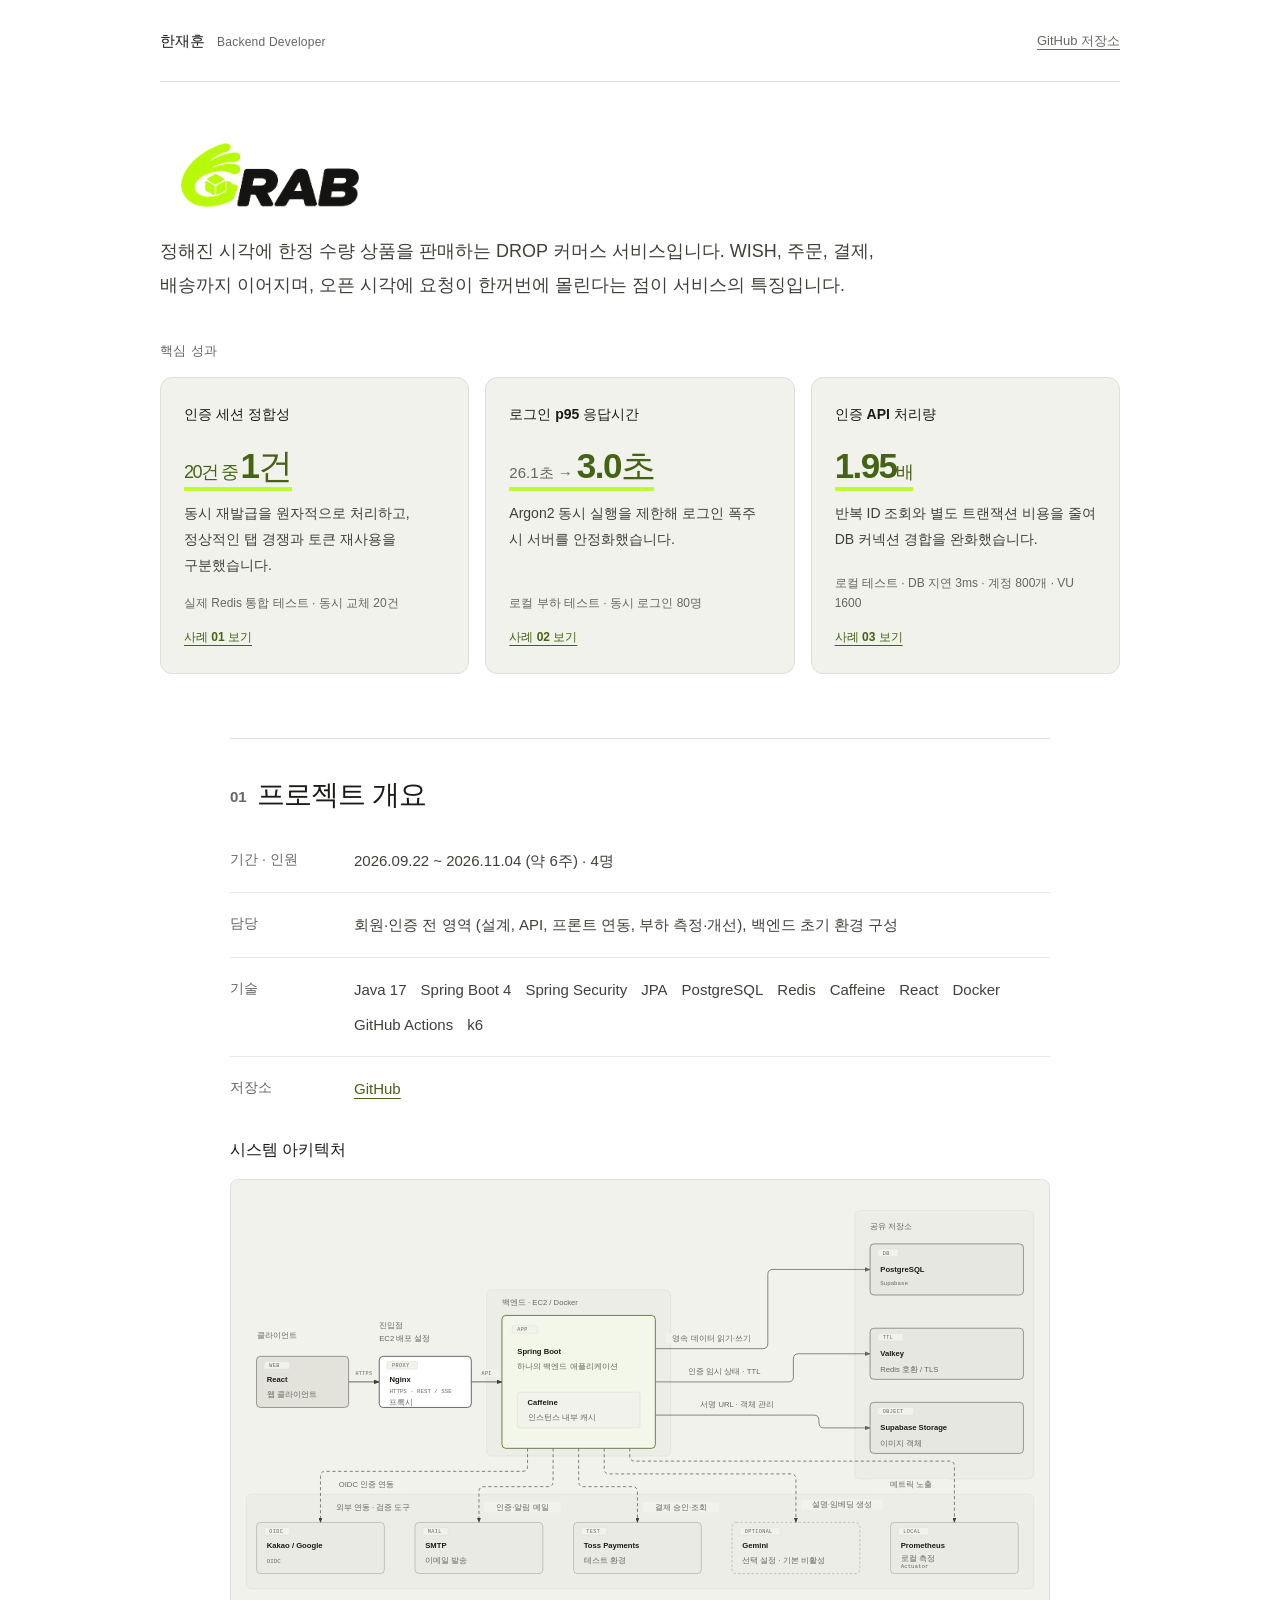
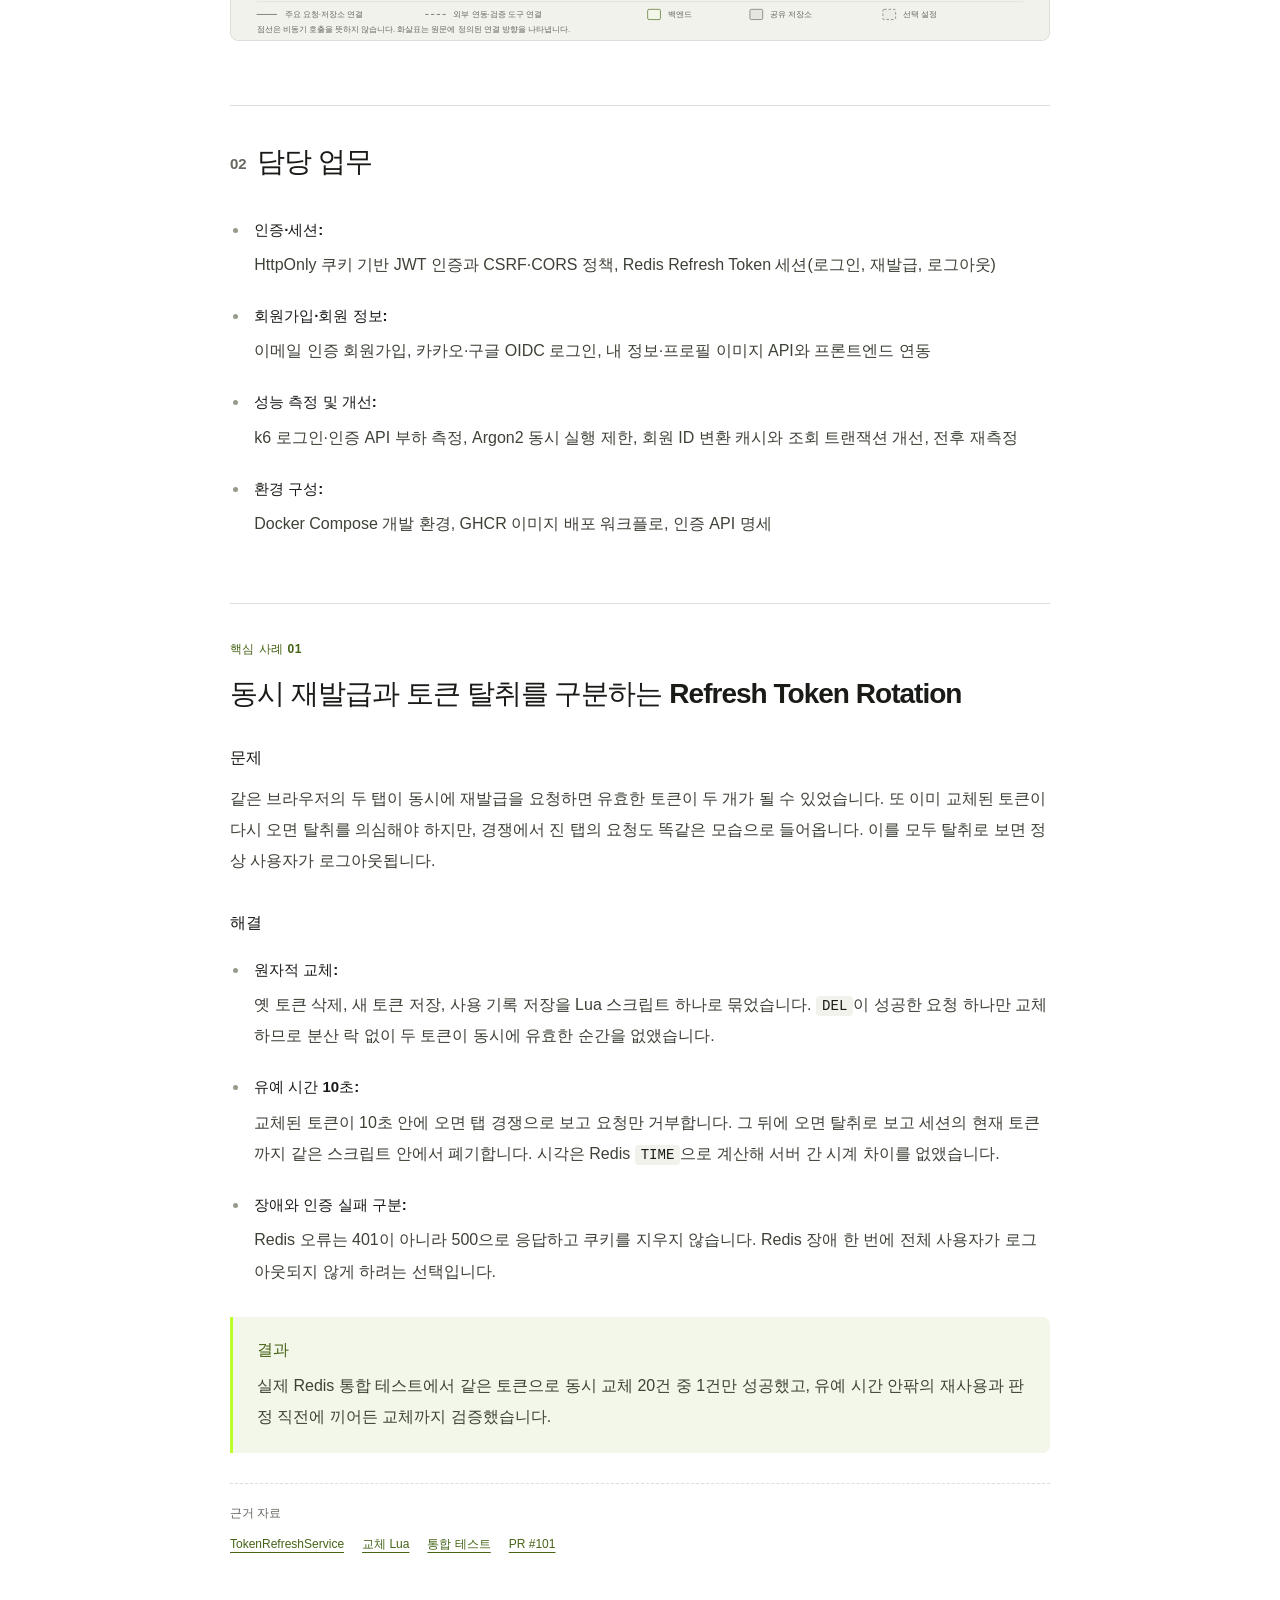
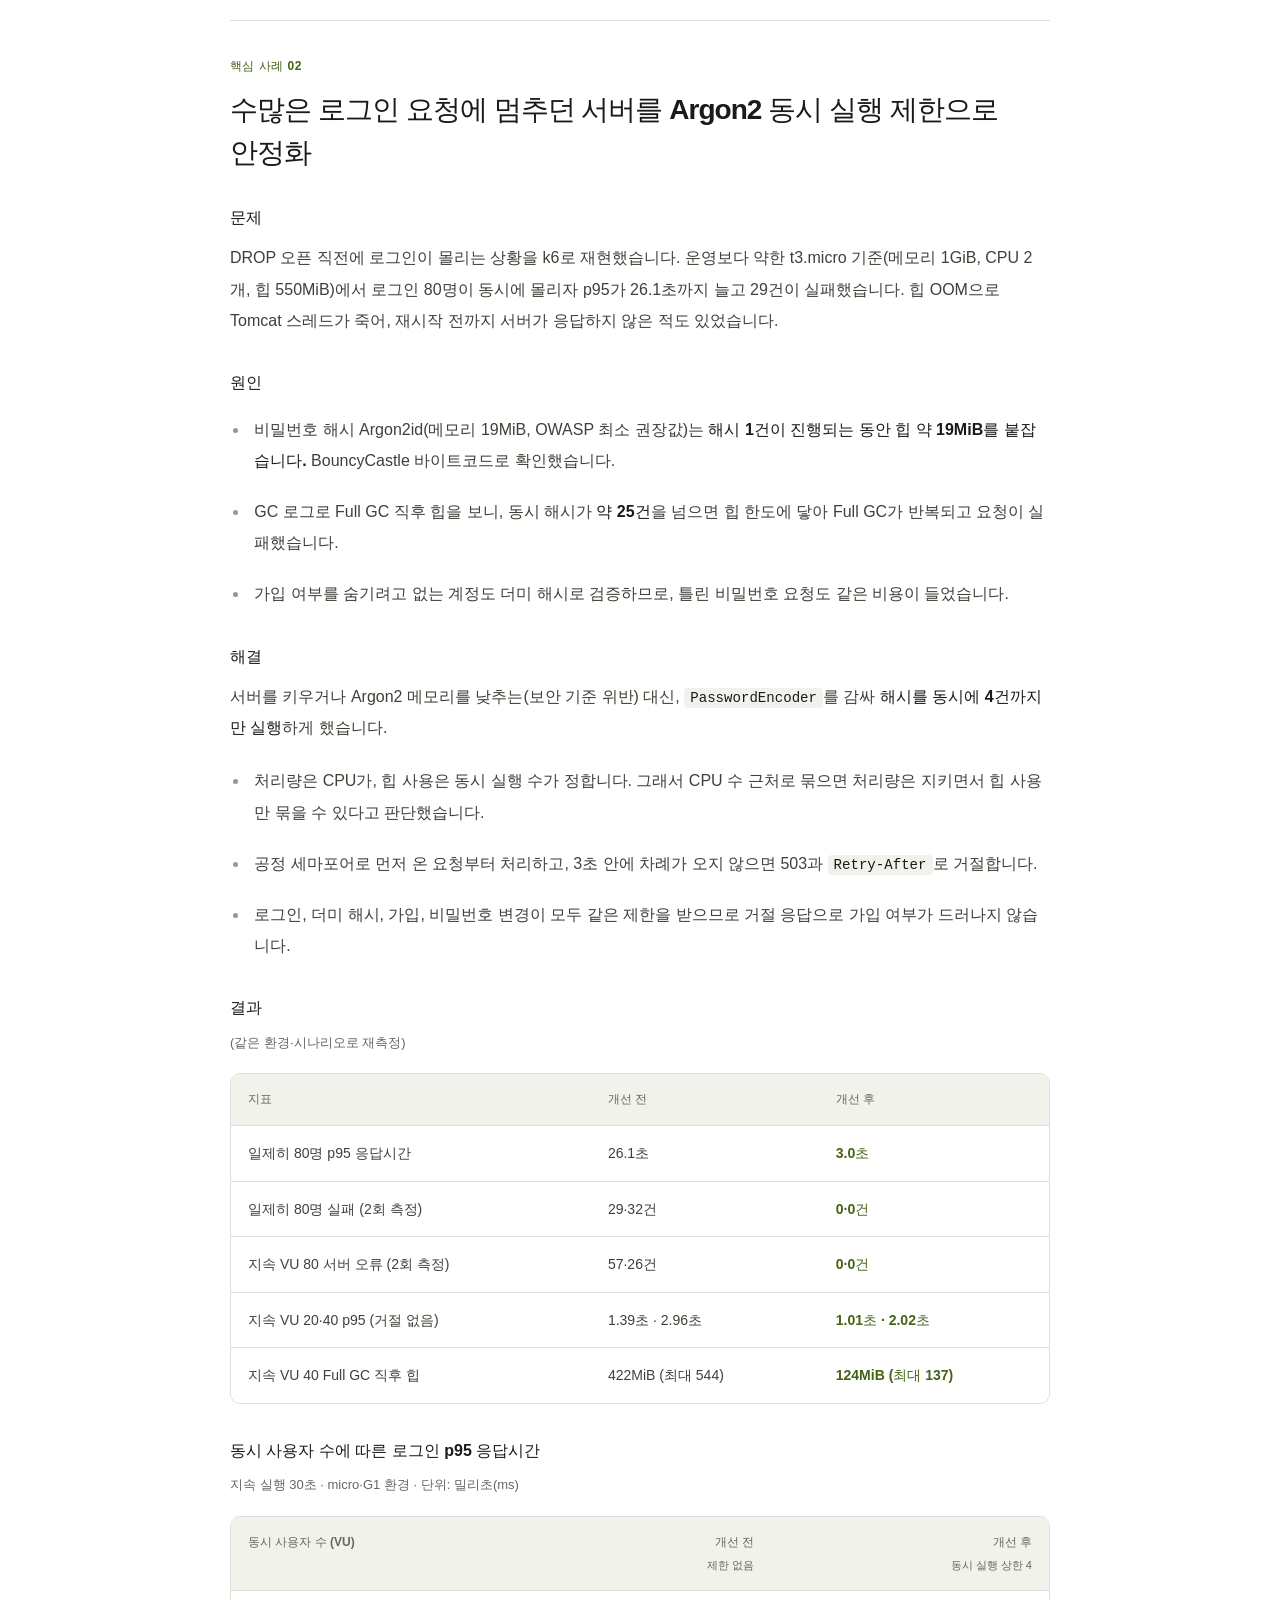
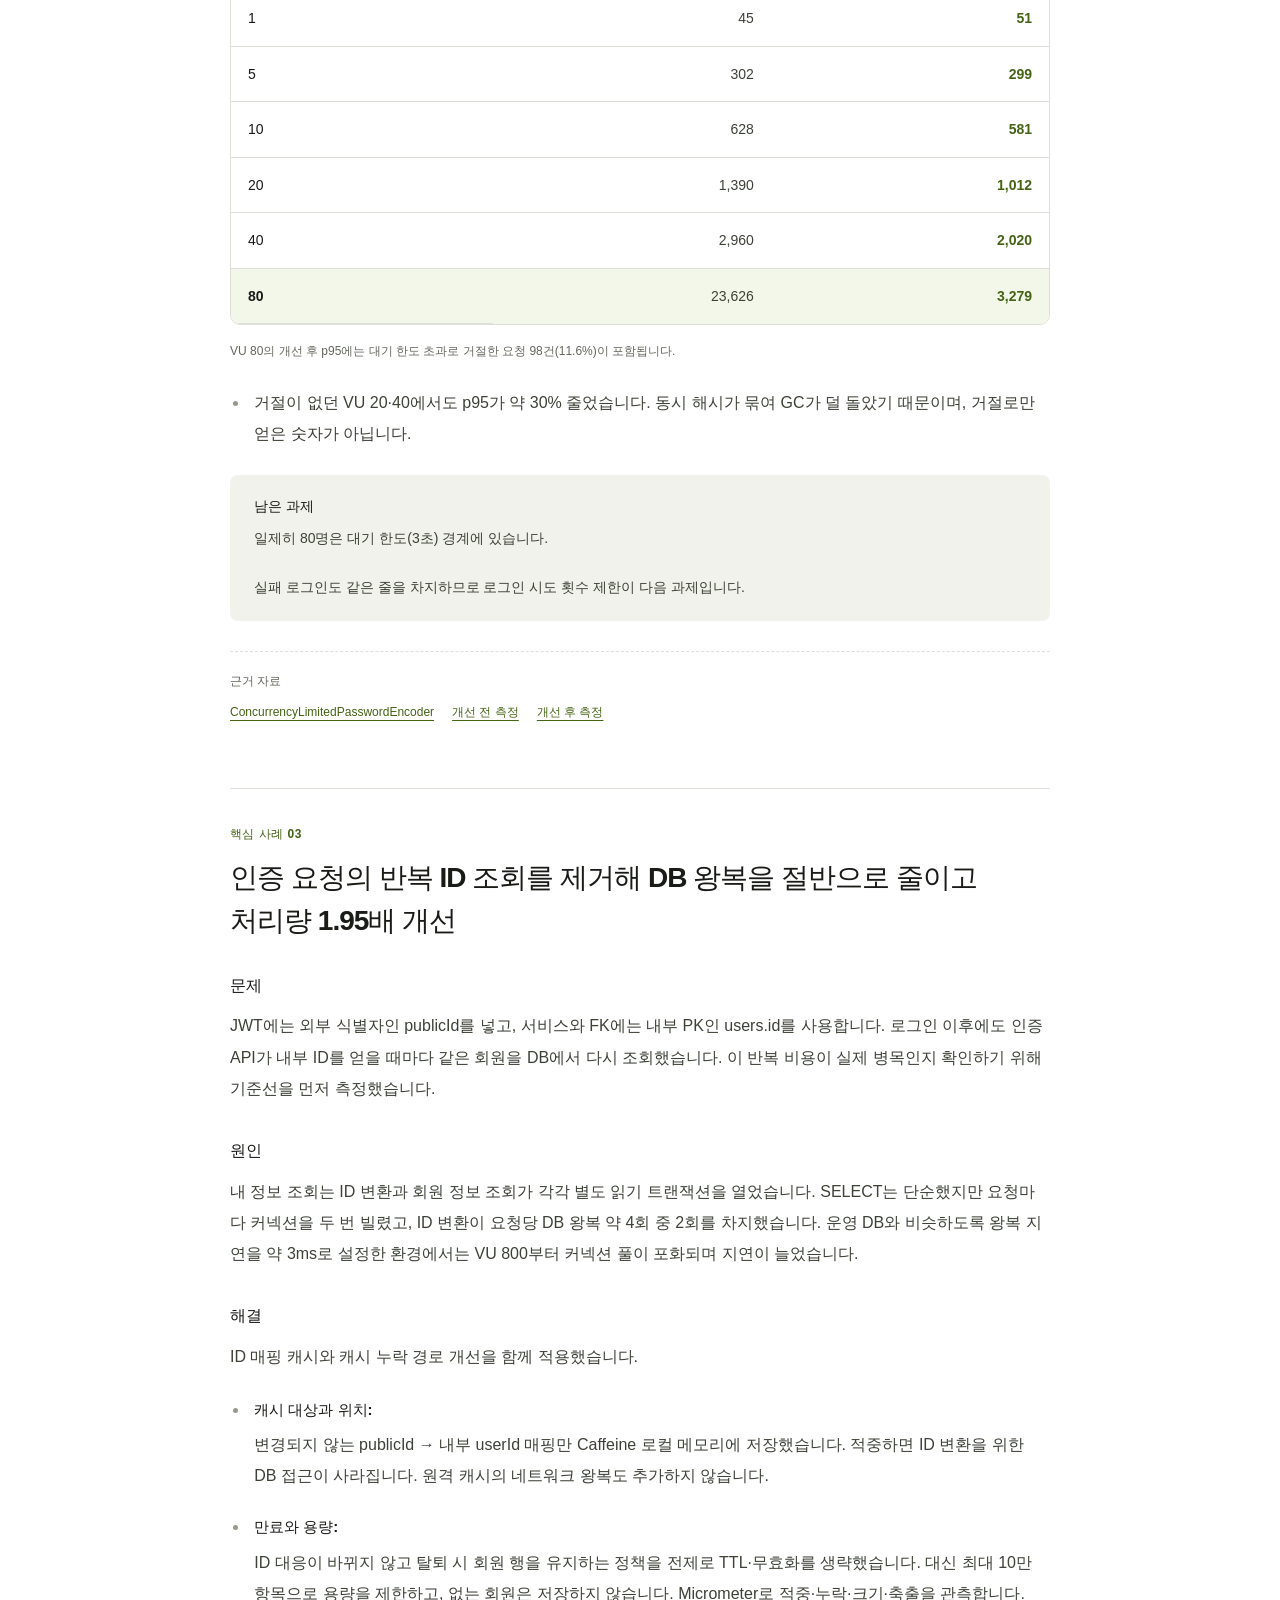
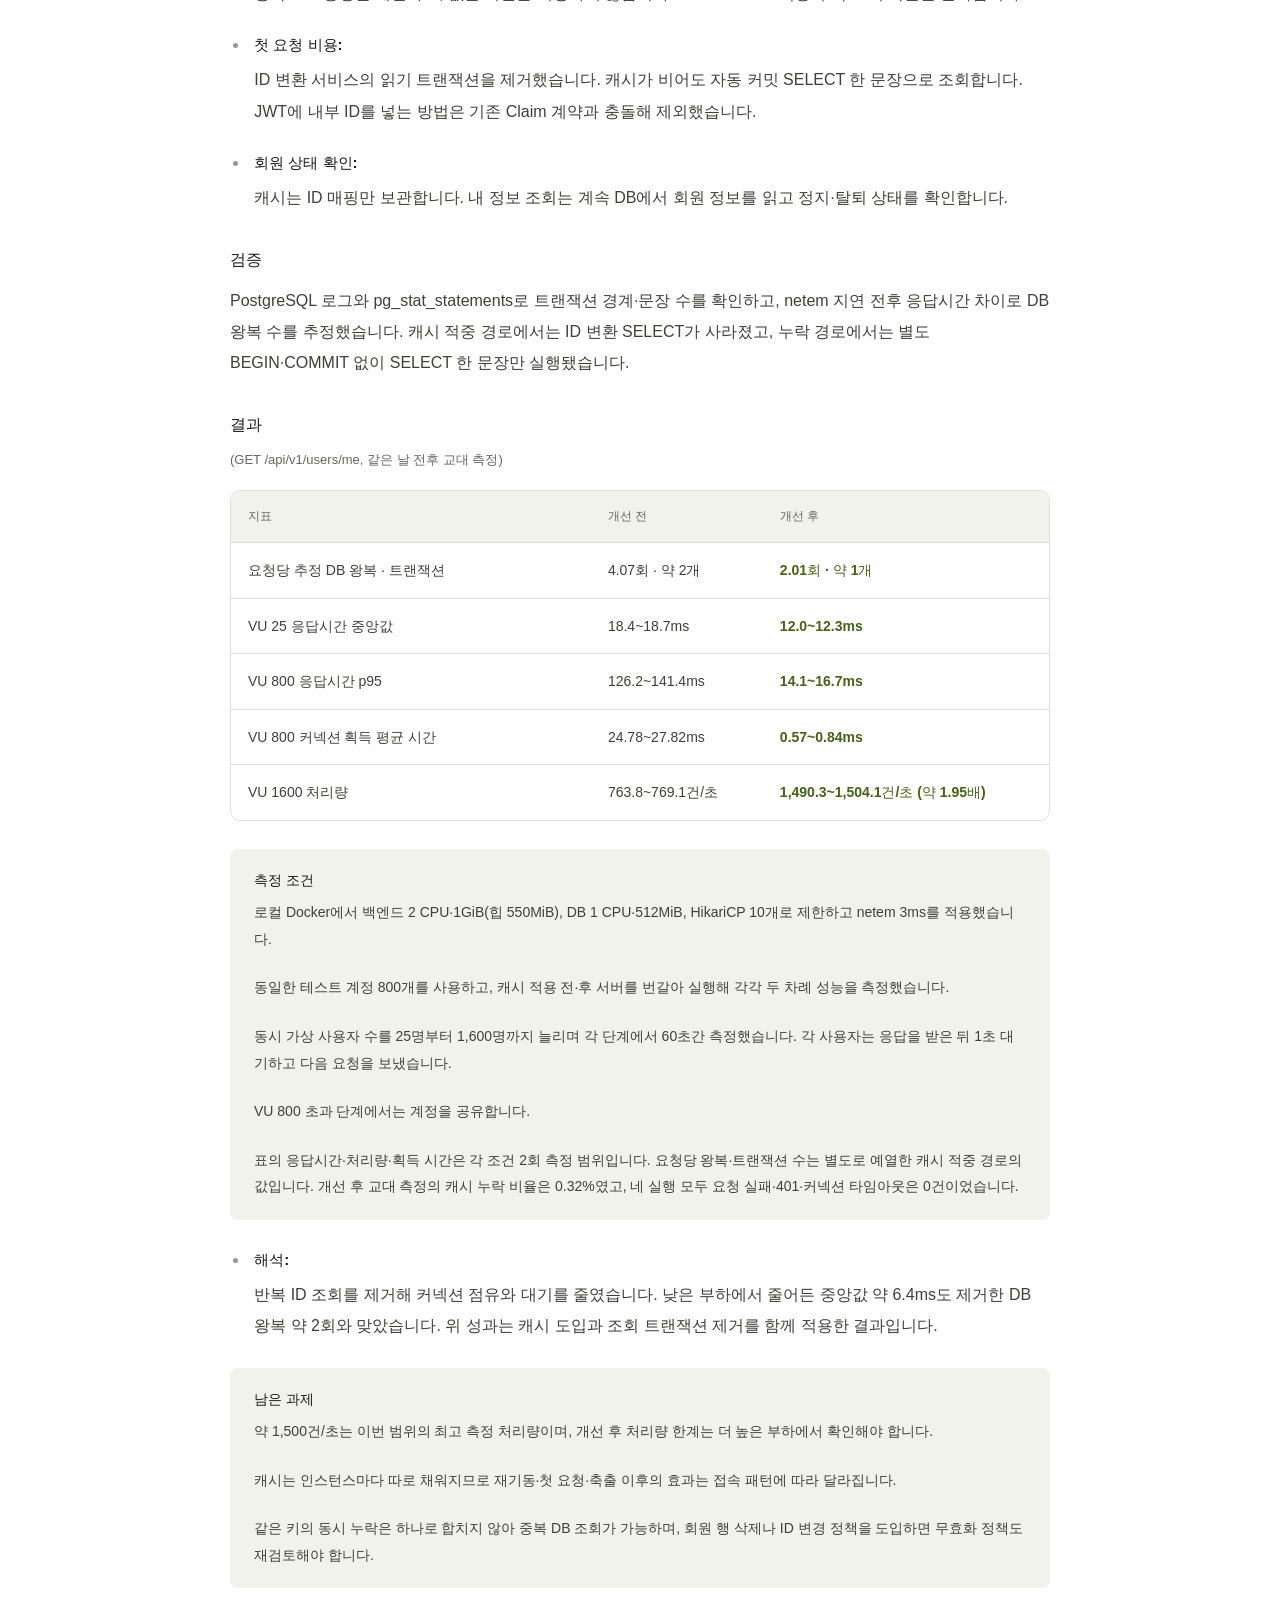
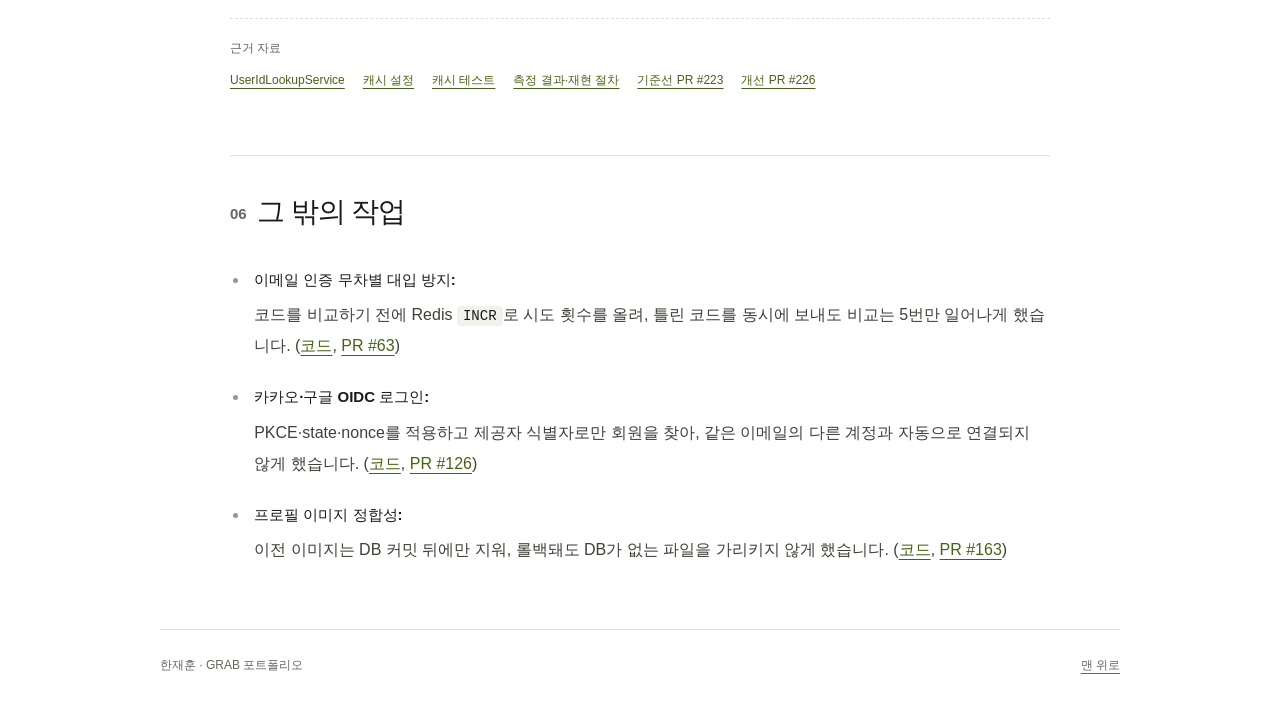
==== commit b52410a4: "docs: GRAB 아키텍처 그림 캡션 삭제" ====
--- a/grab/portfolio-short.html
+++ b/grab/portfolio-short.html
@@ -34,7 +34,6 @@
 <h3 id="architecture-title" class="block-label">시스템 아키텍처</h3>
 <figure class="architecture-figure" aria-labelledby="architecture-title" aria-describedby="architecture-caption">
 <a class="architecture-preview" href="architecture.html" aria-label="GRAB 시스템 아키텍처 원본 크기로 보기"><img src="assets/grab-architecture.svg" alt="React에서 Nginx를 거쳐 내부 Caffeine 캐시를 둔 Spring Boot로 연결되며, 백엔드는 PostgreSQL·Valkey·Supabase Storage와 외부 서비스·검증 도구에 연결됩니다." width="1280" height="720" decoding="async"></a>
-<figcaption id="architecture-caption">팀 전체 서비스 구성입니다. 코드·배포 설정 기준이며 실제 운영 현황을 뜻하지 않습니다. 그림을 누르면 원본 크기로 볼 수 있습니다. <a href="architecture.md">설계 설명·근거</a></figcaption>
 </figure>
 </section>
 
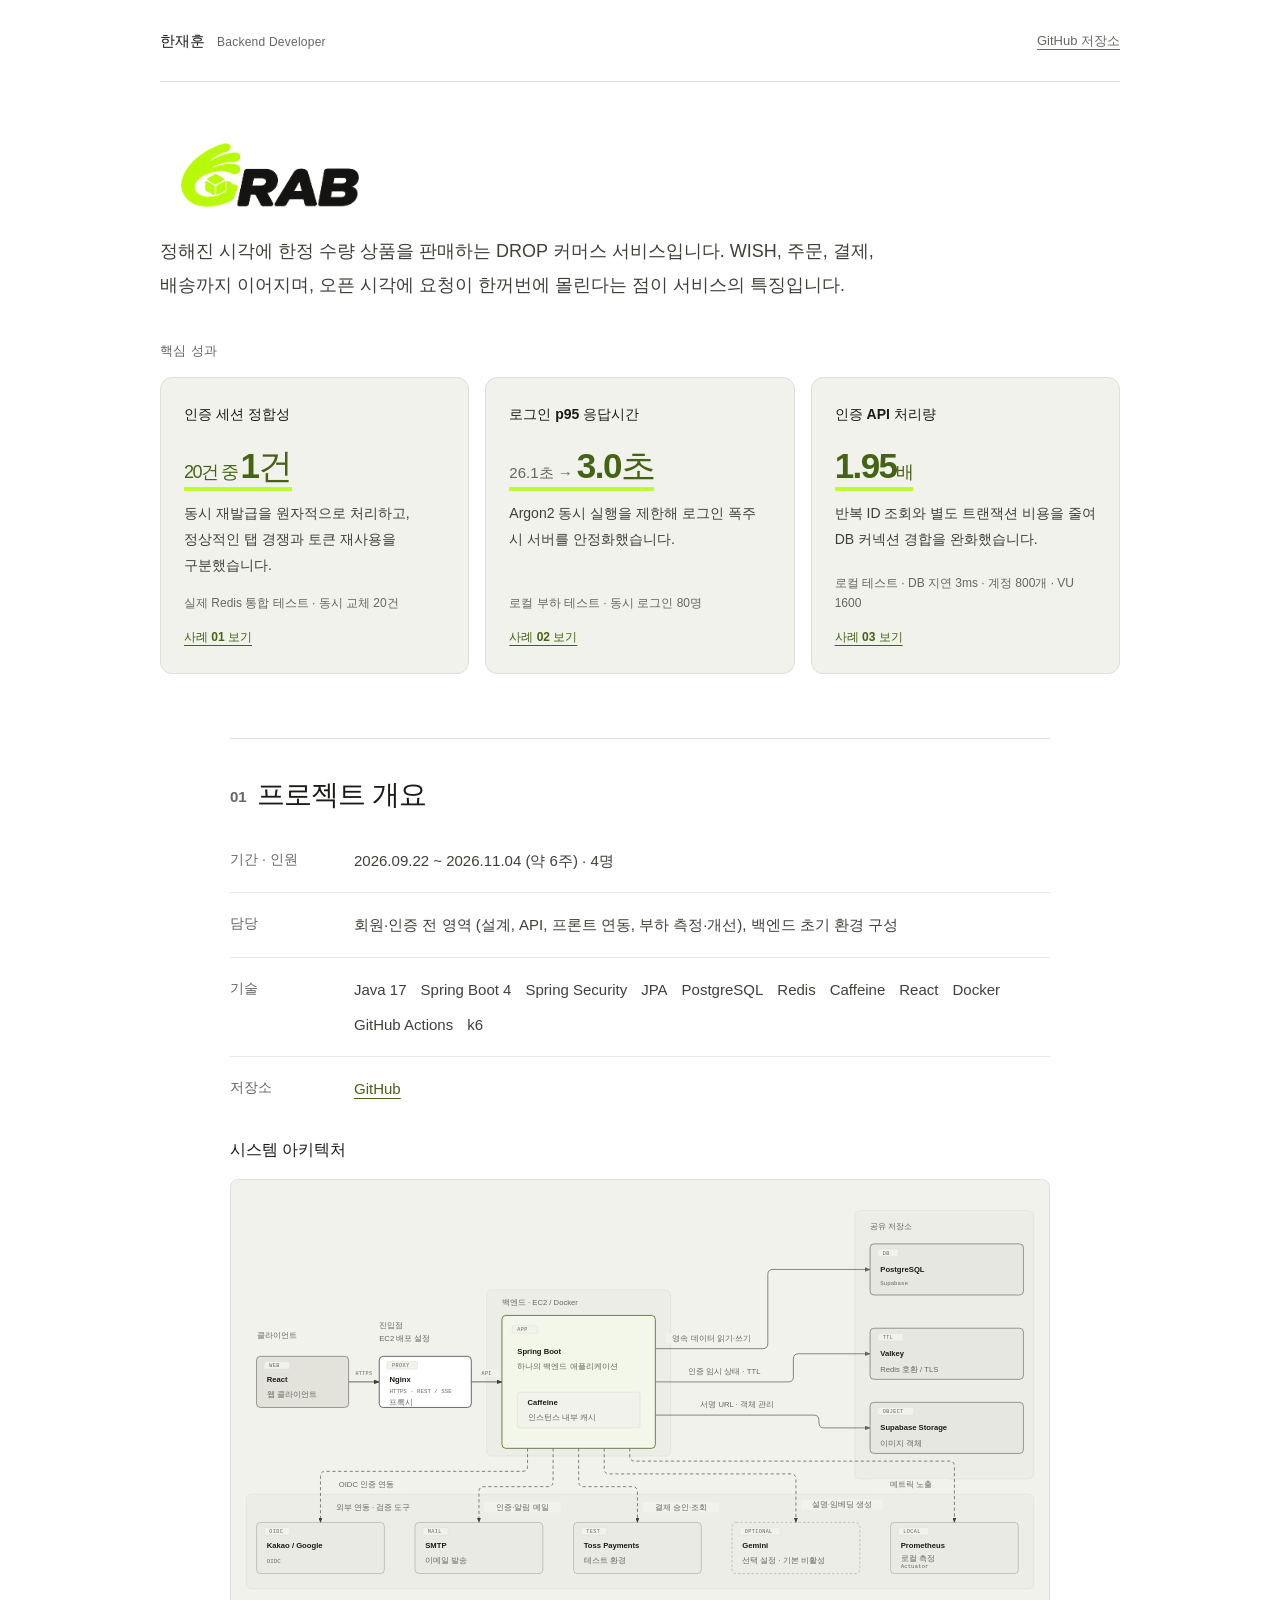
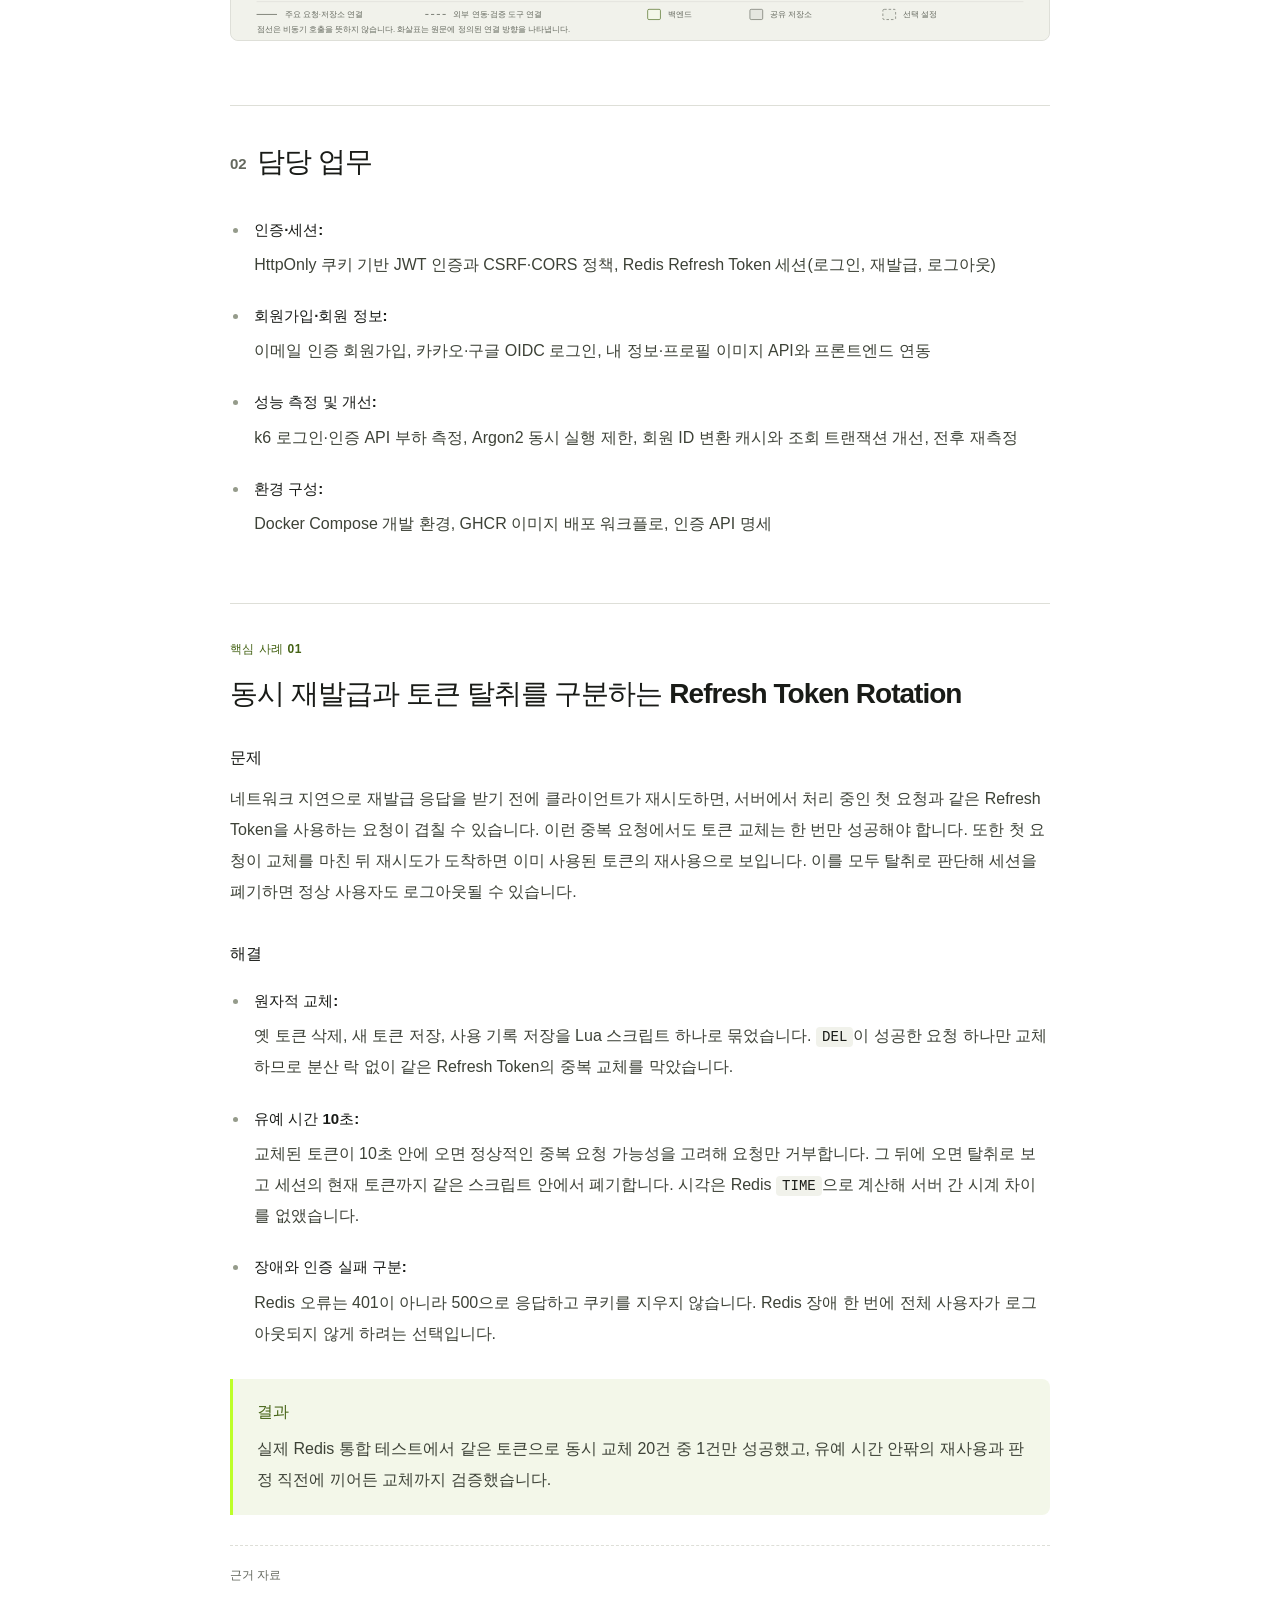
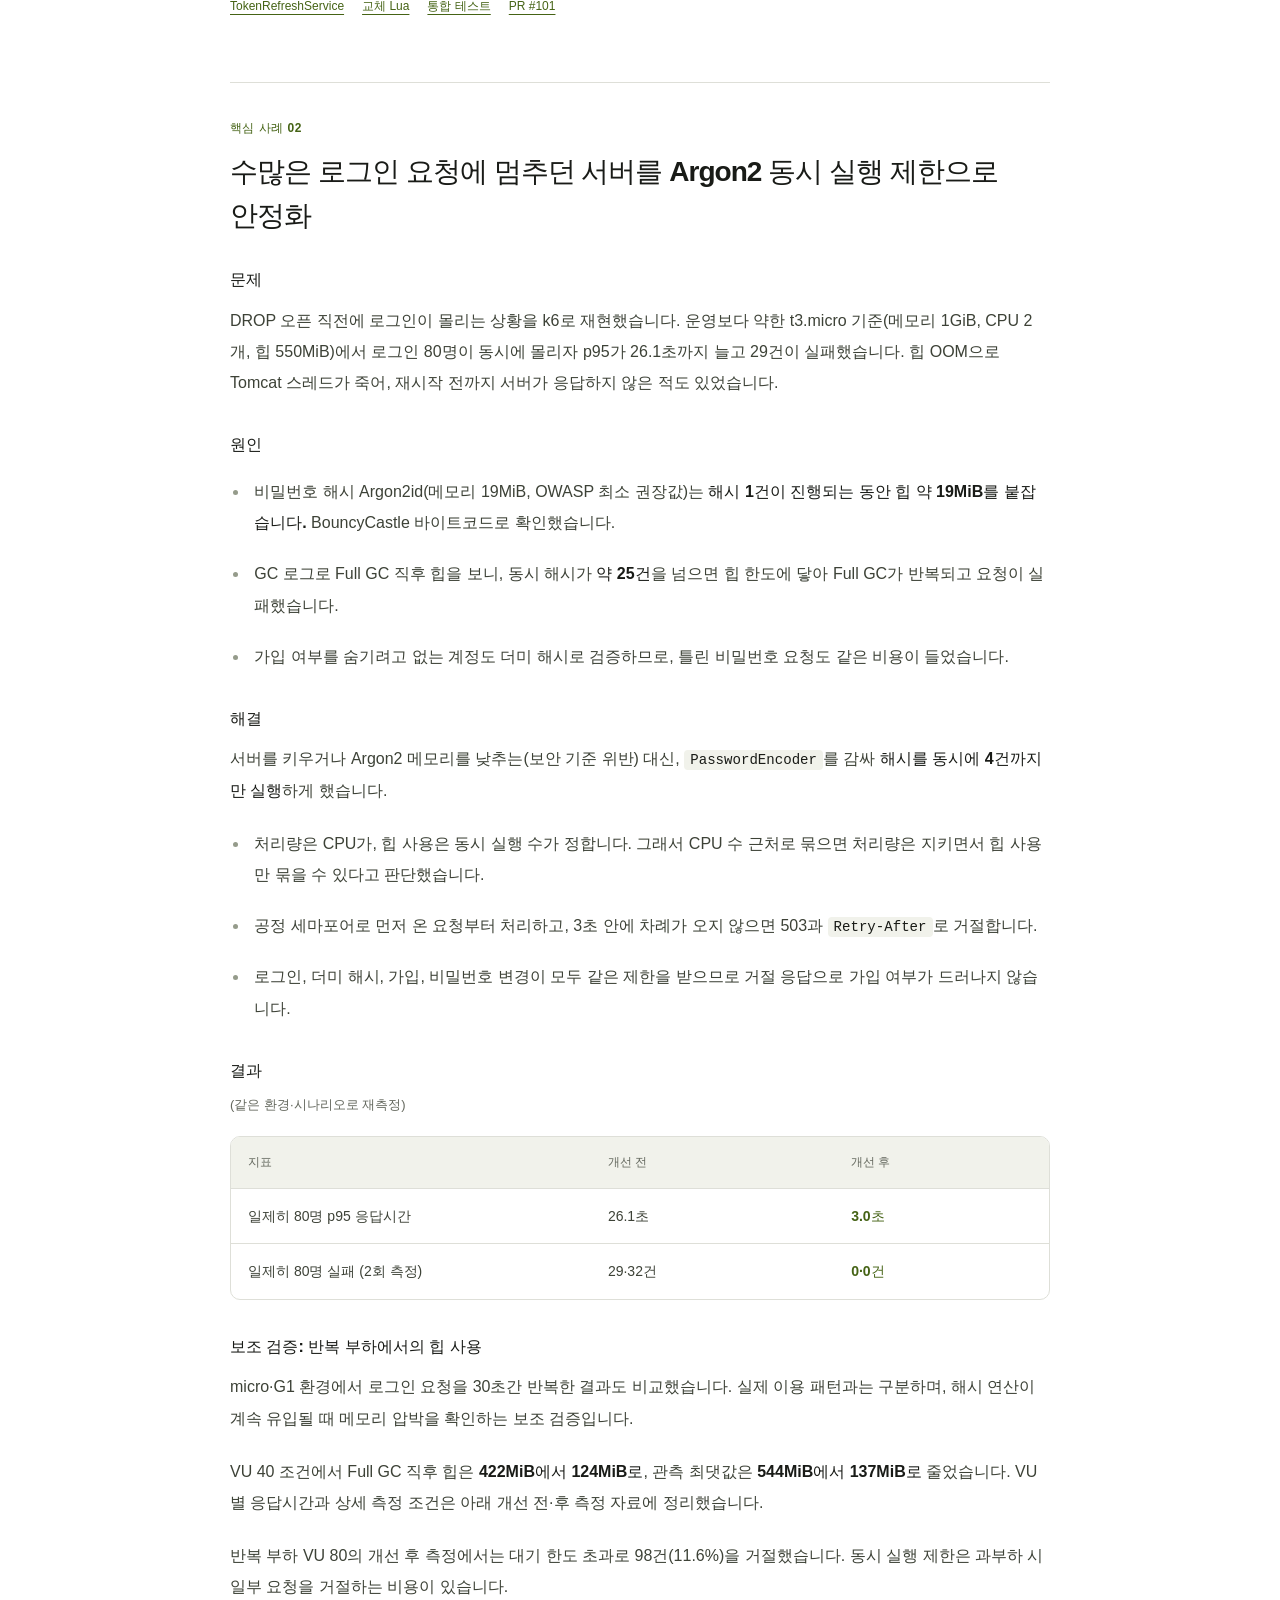
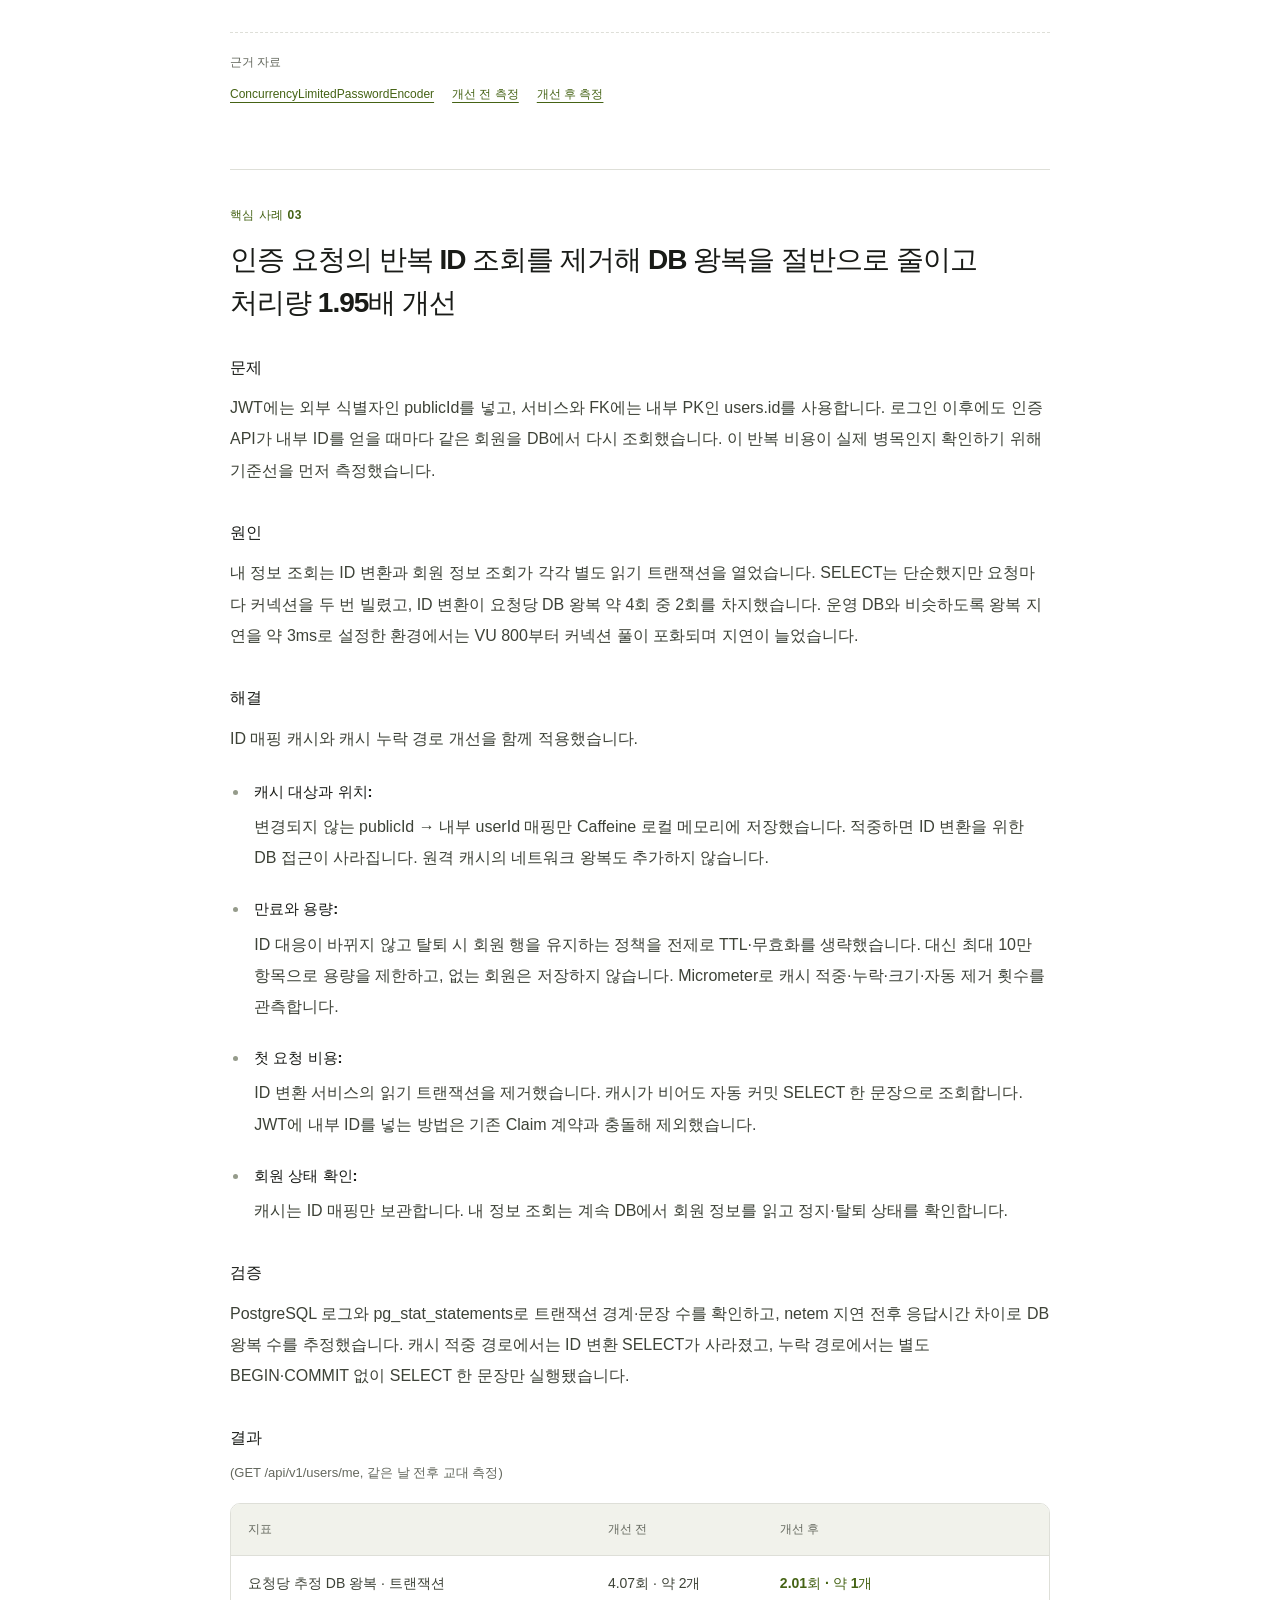
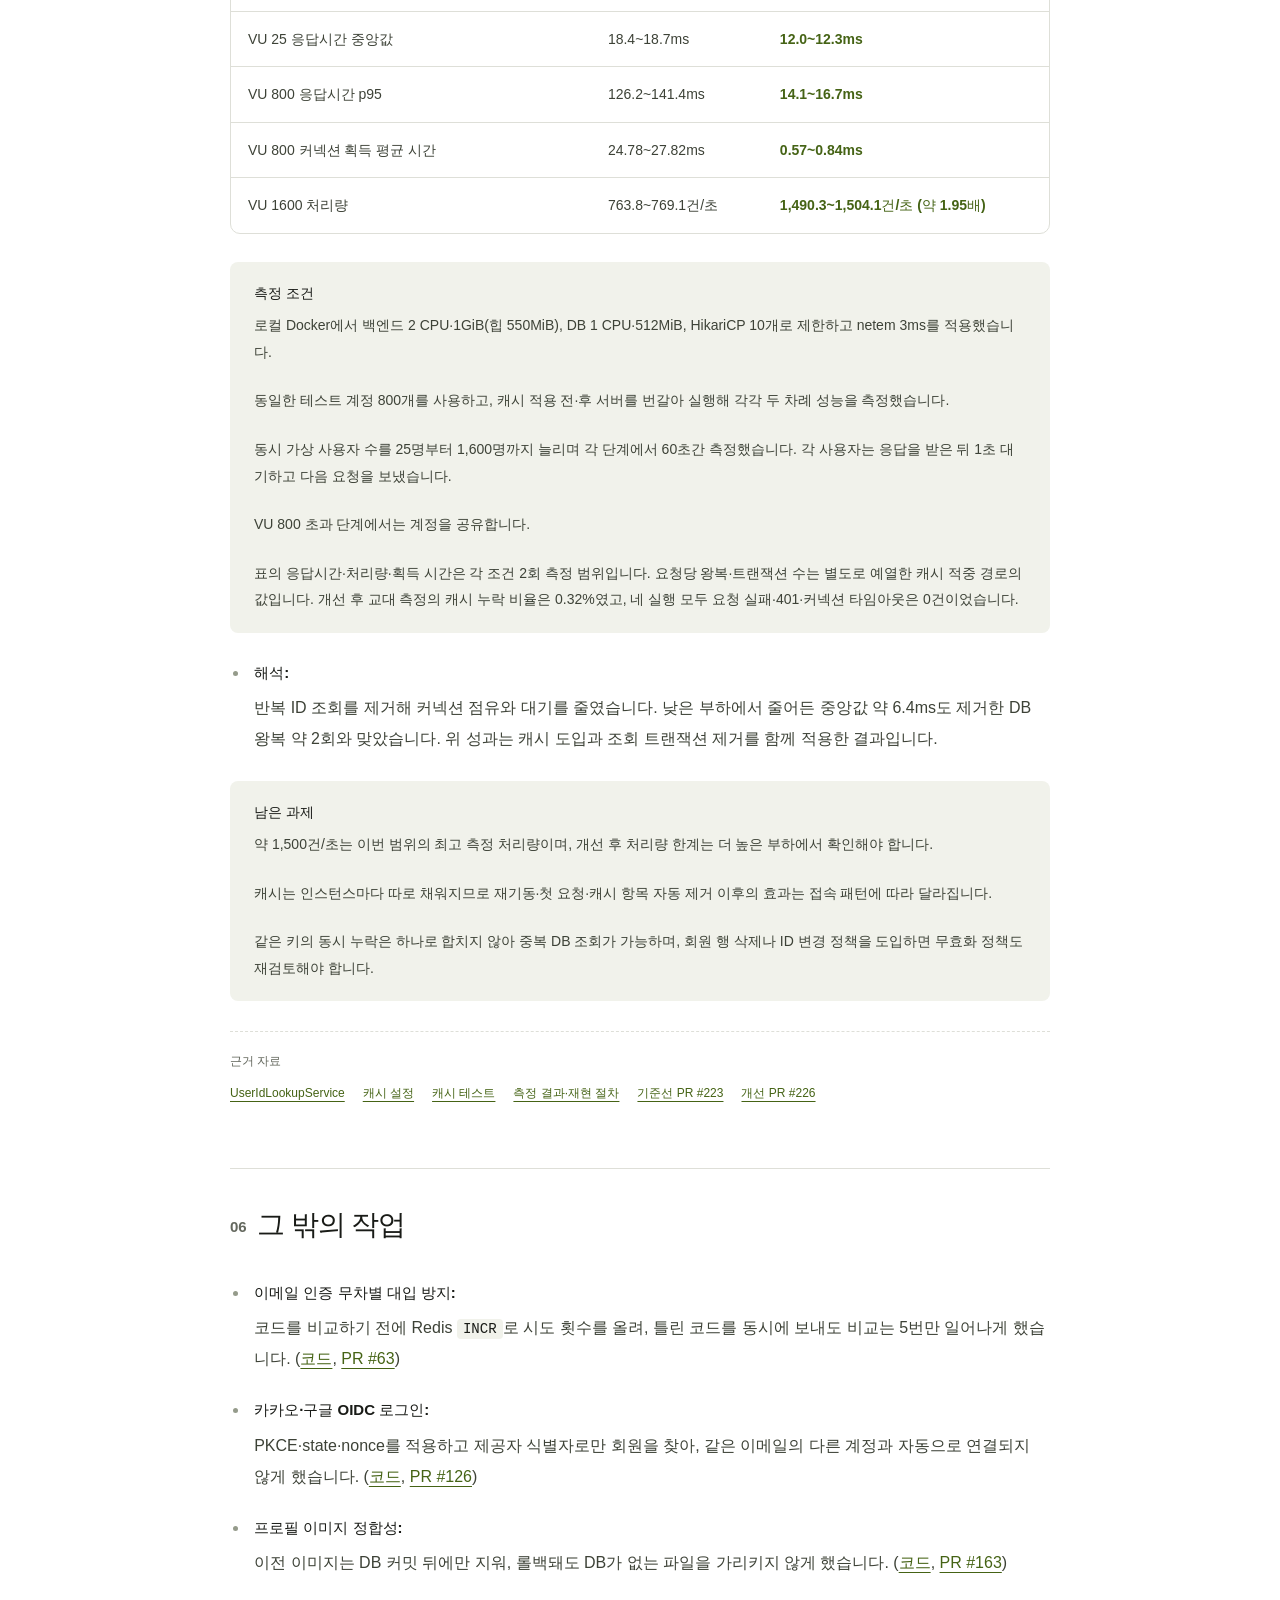
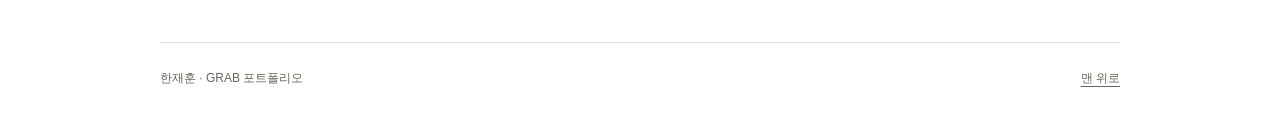
==== commit 54de3ded: "최신화" ====
--- a/grab/portfolio-short.html
+++ b/grab/portfolio-short.html
@@ -43,8 +43,8 @@
 
 <section id="token-rotation" class="document-section case-study" aria-labelledby="token-rotation-title"><header class="section-header"><p class="section-kicker">핵심 사례 01</p>
 <h2 id="token-rotation-title">동시 재발급과 토큰 탈취를 구분하는 Refresh Token Rotation</h2></header>
-<h3 class="block-label">문제</h3><p> 같은 브라우저의 두 탭이 동시에 재발급을 요청하면 유효한 토큰이 두 개가 될 수 있었습니다. 또 이미 교체된 토큰이 다시 오면 탈취를 의심해야 하지만, 경쟁에서 진 탭의 요청도 똑같은 모습으로 들어옵니다. 이를 모두 탈취로 보면 정상 사용자가 로그아웃됩니다.</p>
-<h3 class="block-label">해결</h3><ul class="detail-list"><li><strong class="item-label">원자적 교체:</strong> 옛 토큰 삭제, 새 토큰 저장, 사용 기록 저장을 Lua 스크립트 하나로 묶었습니다. <code>DEL</code>이 성공한 요청 하나만 교체하므로 분산 락 없이 두 토큰이 동시에 유효한 순간을 없앴습니다.</li><li><strong class="item-label">유예 시간 10초:</strong> 교체된 토큰이 10초 안에 오면 탭 경쟁으로 보고 요청만 거부합니다. 그 뒤에 오면 탈취로 보고 세션의 현재 토큰까지 같은 스크립트 안에서 폐기합니다. 시각은 Redis <code>TIME</code>으로 계산해 서버 간 시계 차이를 없앴습니다.</li><li><strong class="item-label">장애와 인증 실패 구분:</strong> Redis 오류는 401이 아니라 500으로 응답하고 쿠키를 지우지 않습니다. Redis 장애 한 번에 전체 사용자가 로그아웃되지 않게 하려는 선택입니다.</li></ul>
+<h3 class="block-label">문제</h3><p> 네트워크 지연으로 재발급 응답을 받기 전에 클라이언트가 재시도하면, 서버에서 처리 중인 첫 요청과 같은 Refresh Token을 사용하는 요청이 겹칠 수 있습니다. 이런 중복 요청에서도 토큰 교체는 한 번만 성공해야 합니다. 또한 첫 요청이 교체를 마친 뒤 재시도가 도착하면 이미 사용된 토큰의 재사용으로 보입니다. 이를 모두 탈취로 판단해 세션을 폐기하면 정상 사용자도 로그아웃될 수 있습니다.</p>
+<h3 class="block-label">해결</h3><ul class="detail-list"><li><strong class="item-label">원자적 교체:</strong> 옛 토큰 삭제, 새 토큰 저장, 사용 기록 저장을 Lua 스크립트 하나로 묶었습니다. <code>DEL</code>이 성공한 요청 하나만 교체하므로 분산 락 없이 같은 Refresh Token의 중복 교체를 막았습니다.</li><li><strong class="item-label">유예 시간 10초:</strong> 교체된 토큰이 10초 안에 오면 정상적인 중복 요청 가능성을 고려해 요청만 거부합니다. 그 뒤에 오면 탈취로 보고 세션의 현재 토큰까지 같은 스크립트 안에서 폐기합니다. 시각은 Redis <code>TIME</code>으로 계산해 서버 간 시계 차이를 없앴습니다.</li><li><strong class="item-label">장애와 인증 실패 구분:</strong> Redis 오류는 401이 아니라 500으로 응답하고 쿠키를 지우지 않습니다. Redis 장애 한 번에 전체 사용자가 로그아웃되지 않게 하려는 선택입니다.</li></ul>
 <aside class="outcome"><h3 class="block-label">결과</h3><p> 실제 Redis 통합 테스트에서 같은 토큰으로 동시 교체 20건 중 1건만 성공했고, 유예 시간 안팎의 재사용과 판정 직전에 끼어든 교체까지 검증했습니다.</p>
 </aside>
 <footer class="sources"><h3>근거 자료</h3><div class="source-links"><a href="https://github.com/prgrms-aibe-devcourse/AIBE7_FinalProject_Team3/blob/223b697783bbd712c68d359999f42ad141353802/Backend/src/main/java/org/example/grab/domain/auth/service/TokenRefreshService.java">TokenRefreshService</a><a href="https://github.com/prgrms-aibe-devcourse/AIBE7_FinalProject_Team3/blob/223b697783bbd712c68d359999f42ad141353802/Backend/src/main/resources/redis/refresh-token-rotate.lua">교체 Lua</a><a href="https://github.com/prgrms-aibe-devcourse/AIBE7_FinalProject_Team3/blob/223b697783bbd712c68d359999f42ad141353802/Backend/src/test/java/org/example/grab/domain/auth/repository/RefreshTokenRotationIntegrationTest.java">통합 테스트</a><a href="https://github.com/prgrms-aibe-devcourse/AIBE7_FinalProject_Team3/pull/101">PR #101</a></div></footer>
@@ -57,30 +57,11 @@
 <h3 class="block-label">해결</h3><p> 서버를 키우거나 Argon2 메모리를 낮추는(보안 기준 위반) 대신, <code>PasswordEncoder</code>를 감싸 <strong>해시를 동시에 4건까지만 실행</strong>하게 했습니다.</p>
 <ul class="detail-list"><li>처리량은 CPU가, 힙 사용은 동시 실행 수가 정합니다. 그래서 CPU 수 근처로 묶으면 처리량은 지키면서 힙 사용만 묶을 수 있다고 판단했습니다.</li><li>공정 세마포어로 먼저 온 요청부터 처리하고, 3초 안에 차례가 오지 않으면 503과 <code>Retry-After</code>로 거절합니다.</li><li>로그인, 더미 해시, 가입, 비밀번호 변경이 모두 같은 제한을 받으므로 거절 응답으로 가입 여부가 드러나지 않습니다.</li></ul>
 <h3 class="block-label">결과</h3><p class="result-context">(같은 환경·시나리오로 재측정)</p>
-<div tabindex="0" role="region" class="table-wrapper" aria-label="로그인 부하 테스트 전후 비교"><table><caption class="sr-only">로그인 부하 테스트 전후 비교</caption><thead><tr><th scope="col">지표</th><th scope="col">개선 전</th><th scope="col">개선 후</th></tr></thead><tbody><tr><td>일제히 80명 p95 응답시간</td><td>26.1초</td><td><strong>3.0초</strong></td></tr><tr><td>일제히 80명 실패 (2회 측정)</td><td>29·32건</td><td><strong>0·0건</strong></td></tr><tr><td>지속 VU 80 서버 오류 (2회 측정)</td><td>57·26건</td><td><strong>0·0건</strong></td></tr><tr><td>지속 VU 20·40 p95 (거절 없음)</td><td>1.39초 · 2.96초</td><td><strong>1.01초 · 2.02초</strong></td></tr><tr><td>지속 VU 40 Full GC 직후 힙</td><td>422MiB (최대 544)</td><td><strong>124MiB (최대 137)</strong></td></tr></tbody></table>
-</div><section class="p95-comparison" aria-labelledby="login-p95-title">
-<h3 id="login-p95-title" class="block-label">동시 사용자 수에 따른 로그인 p95 응답시간</h3>
-<p id="login-p95-context" class="result-context">지속 실행 30초 · micro·G1 환경 · 단위: 밀리초(ms)</p>
-<div class="table-wrapper" tabindex="0" role="region" aria-labelledby="login-p95-title" aria-describedby="login-p95-context login-p95-note">
-<table class="login-p95-table">
-<caption class="sr-only">동시 사용자 수에 따른 로그인 p95 응답시간 비교</caption>
-<thead><tr><th scope="col">동시 사용자 수 (VU)</th><th scope="col">개선 전<span class="column-note">제한 없음</span></th><th scope="col">개선 후<span class="column-note">동시 실행 상한 4</span></th></tr></thead>
-<tbody>
-<tr><th scope="row">1</th><td>45</td><td><strong>51</strong></td></tr>
-<tr><th scope="row">5</th><td>302</td><td><strong>299</strong></td></tr>
-<tr><th scope="row">10</th><td>628</td><td><strong>581</strong></td></tr>
-<tr><th scope="row">20</th><td>1,390</td><td><strong>1,012</strong></td></tr>
-<tr><th scope="row">40</th><td>2,960</td><td><strong>2,020</strong></td></tr>
-<tr class="peak-load"><th scope="row">80</th><td>23,626</td><td><strong>3,279</strong></td></tr>
-</tbody>
-</table>
-</div>
-<p id="login-p95-note" class="comparison-note">VU 80의 개선 후 p95에는 대기 한도 초과로 거절한 요청 98건(11.6%)이 포함됩니다.</p>
-</section>
-<ul class="detail-list"><li>거절이 없던 VU 20·40에서도 p95가 약 30% 줄었습니다. 동시 해시가 묶여 GC가 덜 돌았기 때문이며, 거절로만 얻은 숫자가 아닙니다.</li></ul>
-<aside class="reading-note"><h3 class="block-label">남은 과제</h3><p>일제히 80명은 대기 한도(3초) 경계에 있습니다.</p>
-<p>실패 로그인도 같은 줄을 차지하므로 로그인 시도 횟수 제한이 다음 과제입니다.</p>
-</aside>
+<div tabindex="0" role="region" class="table-wrapper" aria-label="동시 로그인 부하 테스트 전후 비교"><table><caption class="sr-only">동시 로그인 부하 테스트 전후 비교</caption><thead><tr><th scope="col">지표</th><th scope="col">개선 전</th><th scope="col">개선 후</th></tr></thead><tbody><tr><td>일제히 80명 p95 응답시간</td><td>26.1초</td><td><strong>3.0초</strong></td></tr><tr><td>일제히 80명 실패 (2회 측정)</td><td>29·32건</td><td><strong>0·0건</strong></td></tr></tbody></table></div>
+<h3 class="block-label">보조 검증: 반복 부하에서의 힙 사용</h3>
+<p>micro·G1 환경에서 로그인 요청을 30초간 반복한 결과도 비교했습니다. 실제 이용 패턴과는 구분하며, 해시 연산이 계속 유입될 때 메모리 압박을 확인하는 보조 검증입니다.</p>
+<p>VU 40 조건에서 Full GC 직후 힙은 <strong>422MiB에서 124MiB로</strong>, 관측 최댓값은 <strong>544MiB에서 137MiB로</strong> 줄었습니다. VU별 응답시간과 상세 측정 조건은 아래 개선 전·후 측정 자료에 정리했습니다.</p>
+<p>반복 부하 VU 80의 개선 후 측정에서는 대기 한도 초과로 98건(11.6%)을 거절했습니다. 동시 실행 제한은 과부하 시 일부 요청을 거절하는 비용이 있습니다.</p>
 <footer class="sources"><h3>근거 자료</h3><div class="source-links"><a href="https://github.com/prgrms-aibe-devcourse/AIBE7_FinalProject_Team3/blob/feat/GR-178-limit-argon2-concurrency/Backend/src/main/java/org/example/grab/global/security/password/ConcurrencyLimitedPasswordEncoder.java">ConcurrencyLimitedPasswordEncoder</a><a href="https://github.com/prgrms-aibe-devcourse/AIBE7_FinalProject_Team3/blob/feat/GR-178-limit-argon2-concurrency/Backend/k6/login-burst/result.md">개선 전 측정</a><a href="https://github.com/prgrms-aibe-devcourse/AIBE7_FinalProject_Team3/blob/feat/GR-178-limit-argon2-concurrency/Backend/k6/login-burst/result-gr178.md">개선 후 측정</a></div></footer>
 </section>
 
@@ -89,7 +70,7 @@
 <h3 class="block-label">문제</h3><p> JWT에는 외부 식별자인 publicId를 넣고, 서비스와 FK에는 내부 PK인 users.id를 사용합니다. 로그인 이후에도 인증 API가 내부 ID를 얻을 때마다 같은 회원을 DB에서 다시 조회했습니다. 이 반복 비용이 실제 병목인지 확인하기 위해 기준선을 먼저 측정했습니다.</p>
 <h3 class="block-label">원인</h3><p> 내 정보 조회는 ID 변환과 회원 정보 조회가 각각 별도 읽기 트랜잭션을 열었습니다. SELECT는 단순했지만 요청마다 커넥션을 두 번 빌렸고, ID 변환이 요청당 DB 왕복 약 4회 중 2회를 차지했습니다. 운영 DB와 비슷하도록 왕복 지연을 약 3ms로 설정한 환경에서는 VU 800부터 커넥션 풀이 포화되며 지연이 늘었습니다.</p>
 <h3 class="block-label">해결</h3><p>ID 매핑 캐시와 캐시 누락 경로 개선을 함께 적용했습니다.</p>
-<ul class="detail-list"><li><strong class="item-label">캐시 대상과 위치:</strong> 변경되지 않는 publicId → 내부 userId 매핑만 Caffeine 로컬 메모리에 저장했습니다. 적중하면 ID 변환을 위한 DB 접근이 사라집니다. 원격 캐시의 네트워크 왕복도 추가하지 않습니다.</li><li><strong class="item-label">만료와 용량:</strong> ID 대응이 바뀌지 않고 탈퇴 시 회원 행을 유지하는 정책을 전제로 TTL·무효화를 생략했습니다. 대신 최대 10만 항목으로 용량을 제한하고, 없는 회원은 저장하지 않습니다. Micrometer로 적중·누락·크기·축출을 관측합니다.</li><li><strong class="item-label">첫 요청 비용:</strong> ID 변환 서비스의 읽기 트랜잭션을 제거했습니다. 캐시가 비어도 자동 커밋 SELECT 한 문장으로 조회합니다. JWT에 내부 ID를 넣는 방법은 기존 Claim 계약과 충돌해 제외했습니다.</li><li><strong class="item-label">회원 상태 확인:</strong> 캐시는 ID 매핑만 보관합니다. 내 정보 조회는 계속 DB에서 회원 정보를 읽고 정지·탈퇴 상태를 확인합니다.</li></ul>
+<ul class="detail-list"><li><strong class="item-label">캐시 대상과 위치:</strong> 변경되지 않는 publicId → 내부 userId 매핑만 Caffeine 로컬 메모리에 저장했습니다. 적중하면 ID 변환을 위한 DB 접근이 사라집니다. 원격 캐시의 네트워크 왕복도 추가하지 않습니다.</li><li><strong class="item-label">만료와 용량:</strong> ID 대응이 바뀌지 않고 탈퇴 시 회원 행을 유지하는 정책을 전제로 TTL·무효화를 생략했습니다. 대신 최대 10만 항목으로 용량을 제한하고, 없는 회원은 저장하지 않습니다. Micrometer로 캐시 적중·누락·크기·자동 제거 횟수를 관측합니다.</li><li><strong class="item-label">첫 요청 비용:</strong> ID 변환 서비스의 읽기 트랜잭션을 제거했습니다. 캐시가 비어도 자동 커밋 SELECT 한 문장으로 조회합니다. JWT에 내부 ID를 넣는 방법은 기존 Claim 계약과 충돌해 제외했습니다.</li><li><strong class="item-label">회원 상태 확인:</strong> 캐시는 ID 매핑만 보관합니다. 내 정보 조회는 계속 DB에서 회원 정보를 읽고 정지·탈퇴 상태를 확인합니다.</li></ul>
 <h3 class="block-label">검증</h3><p> PostgreSQL 로그와 pg_stat_statements로 트랜잭션 경계·문장 수를 확인하고, netem 지연 전후 응답시간 차이로 DB 왕복 수를 추정했습니다. 캐시 적중 경로에서는 ID 변환 SELECT가 사라졌고, 누락 경로에서는 별도 BEGIN·COMMIT 없이 SELECT 한 문장만 실행됐습니다.</p>
 <h3 class="block-label">결과</h3><p class="result-context">(GET /api/v1/users/me, 같은 날 전후 교대 측정)</p>
 <div tabindex="0" role="region" class="table-wrapper" aria-label="회원 ID 변환 개선 전후 비교"><table><caption class="sr-only">회원 ID 변환 개선 전후 비교</caption><thead><tr><th scope="col">지표</th><th scope="col">개선 전</th><th scope="col">개선 후</th></tr></thead><tbody><tr><td>요청당 추정 DB 왕복 · 트랜잭션</td><td>4.07회 · 약 2개</td><td><strong>2.01회 · 약 1개</strong></td></tr><tr><td>VU 25 응답시간 중앙값</td><td>18.4~18.7ms</td><td><strong>12.0~12.3ms</strong></td></tr><tr><td>VU 800 응답시간 p95</td><td>126.2~141.4ms</td><td><strong>14.1~16.7ms</strong></td></tr><tr><td>VU 800 커넥션 획득 평균 시간</td><td>24.78~27.82ms</td><td><strong>0.57~0.84ms</strong></td></tr><tr><td>VU 1600 처리량</td><td>763.8~769.1건/초</td><td><strong>1,490.3~1,504.1건/초 (약 1.95배)</strong></td></tr></tbody></table>
@@ -101,7 +82,7 @@
 </aside>
 <ul class="detail-list"><li><strong class="item-label">해석:</strong> 반복 ID 조회를 제거해 커넥션 점유와 대기를 줄였습니다. 낮은 부하에서 줄어든 중앙값 약 6.4ms도 제거한 DB 왕복 약 2회와 맞았습니다. 위 성과는 캐시 도입과 조회 트랜잭션 제거를 함께 적용한 결과입니다.</li></ul>
 <aside class="reading-note"><h3 class="block-label">남은 과제</h3><p>약 1,500건/초는 이번 범위의 최고 측정 처리량이며, 개선 후 처리량 한계는 더 높은 부하에서 확인해야 합니다.</p>
-<p>캐시는 인스턴스마다 따로 채워지므로 재기동·첫 요청·축출 이후의 효과는 접속 패턴에 따라 달라집니다.</p>
+<p>캐시는 인스턴스마다 따로 채워지므로 재기동·첫 요청·캐시 항목 자동 제거 이후의 효과는 접속 패턴에 따라 달라집니다.</p>
 <p>같은 키의 동시 누락은 하나로 합치지 않아 중복 DB 조회가 가능하며, 회원 행 삭제나 ID 변경 정책을 도입하면 무효화 정책도 재검토해야 합니다.</p>
 </aside>
 <footer class="sources"><h3>근거 자료</h3><div class="source-links"><a href="https://github.com/prgrms-aibe-devcourse/AIBE7_FinalProject_Team3/blob/7c2e51b84c45d4d31eea2e7549907d40416fc323/Backend/src/main/java/org/example/grab/domain/user/service/UserIdLookupService.java">UserIdLookupService</a><a href="https://github.com/prgrms-aibe-devcourse/AIBE7_FinalProject_Team3/blob/7c2e51b84c45d4d31eea2e7549907d40416fc323/Backend/src/main/java/org/example/grab/domain/user/support/UserIdCacheConfig.java">캐시 설정</a><a href="https://github.com/prgrms-aibe-devcourse/AIBE7_FinalProject_Team3/blob/7c2e51b84c45d4d31eea2e7549907d40416fc323/Backend/src/test/java/org/example/grab/domain/user/service/UserIdLookupServiceTest.java">캐시 테스트</a><a href="https://github.com/prgrms-aibe-devcourse/AIBE7_FinalProject_Team3/blob/7c2e51b84c45d4d31eea2e7549907d40416fc323/Backend/k6/user-id-lookup/result.md">측정 결과·재현 절차</a><a href="https://github.com/prgrms-aibe-devcourse/AIBE7_FinalProject_Team3/pull/223">기준선 PR #223</a><a href="https://github.com/prgrms-aibe-devcourse/AIBE7_FinalProject_Team3/pull/226">개선 PR #226</a></div></footer>
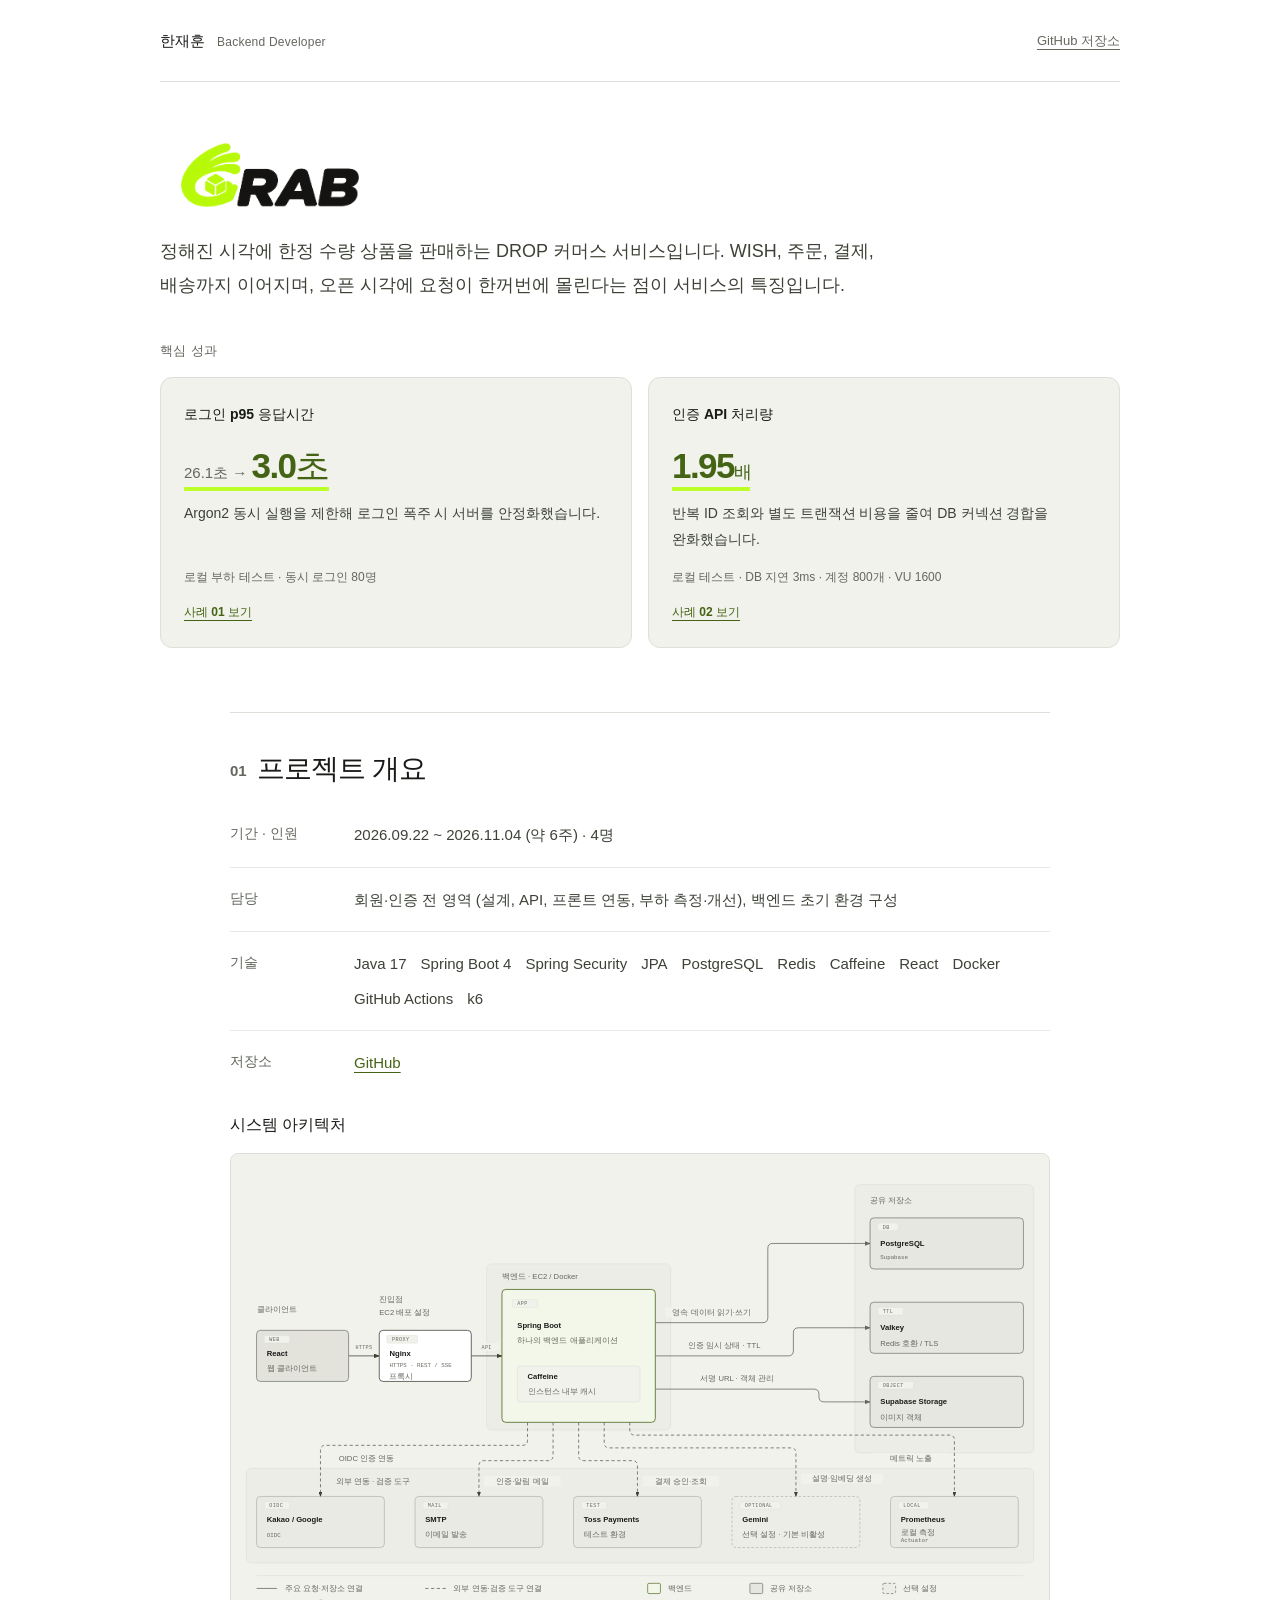
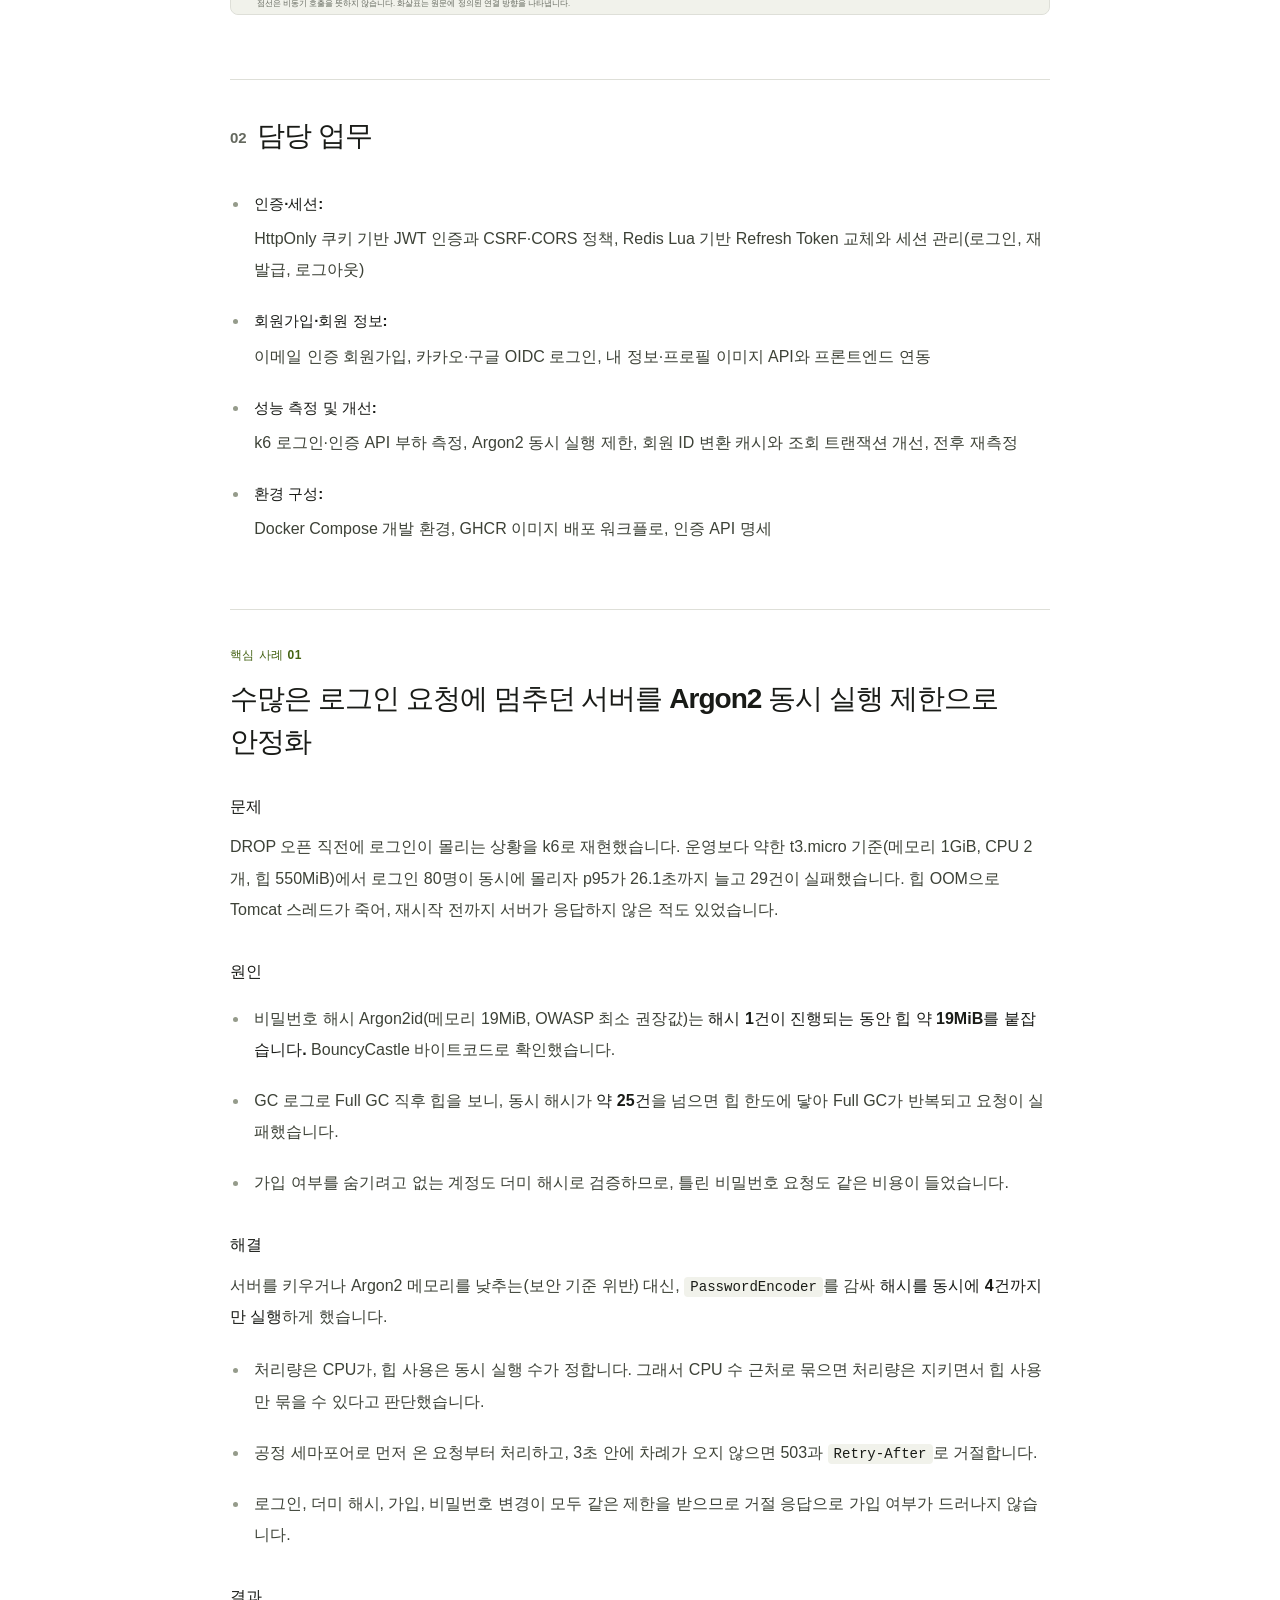
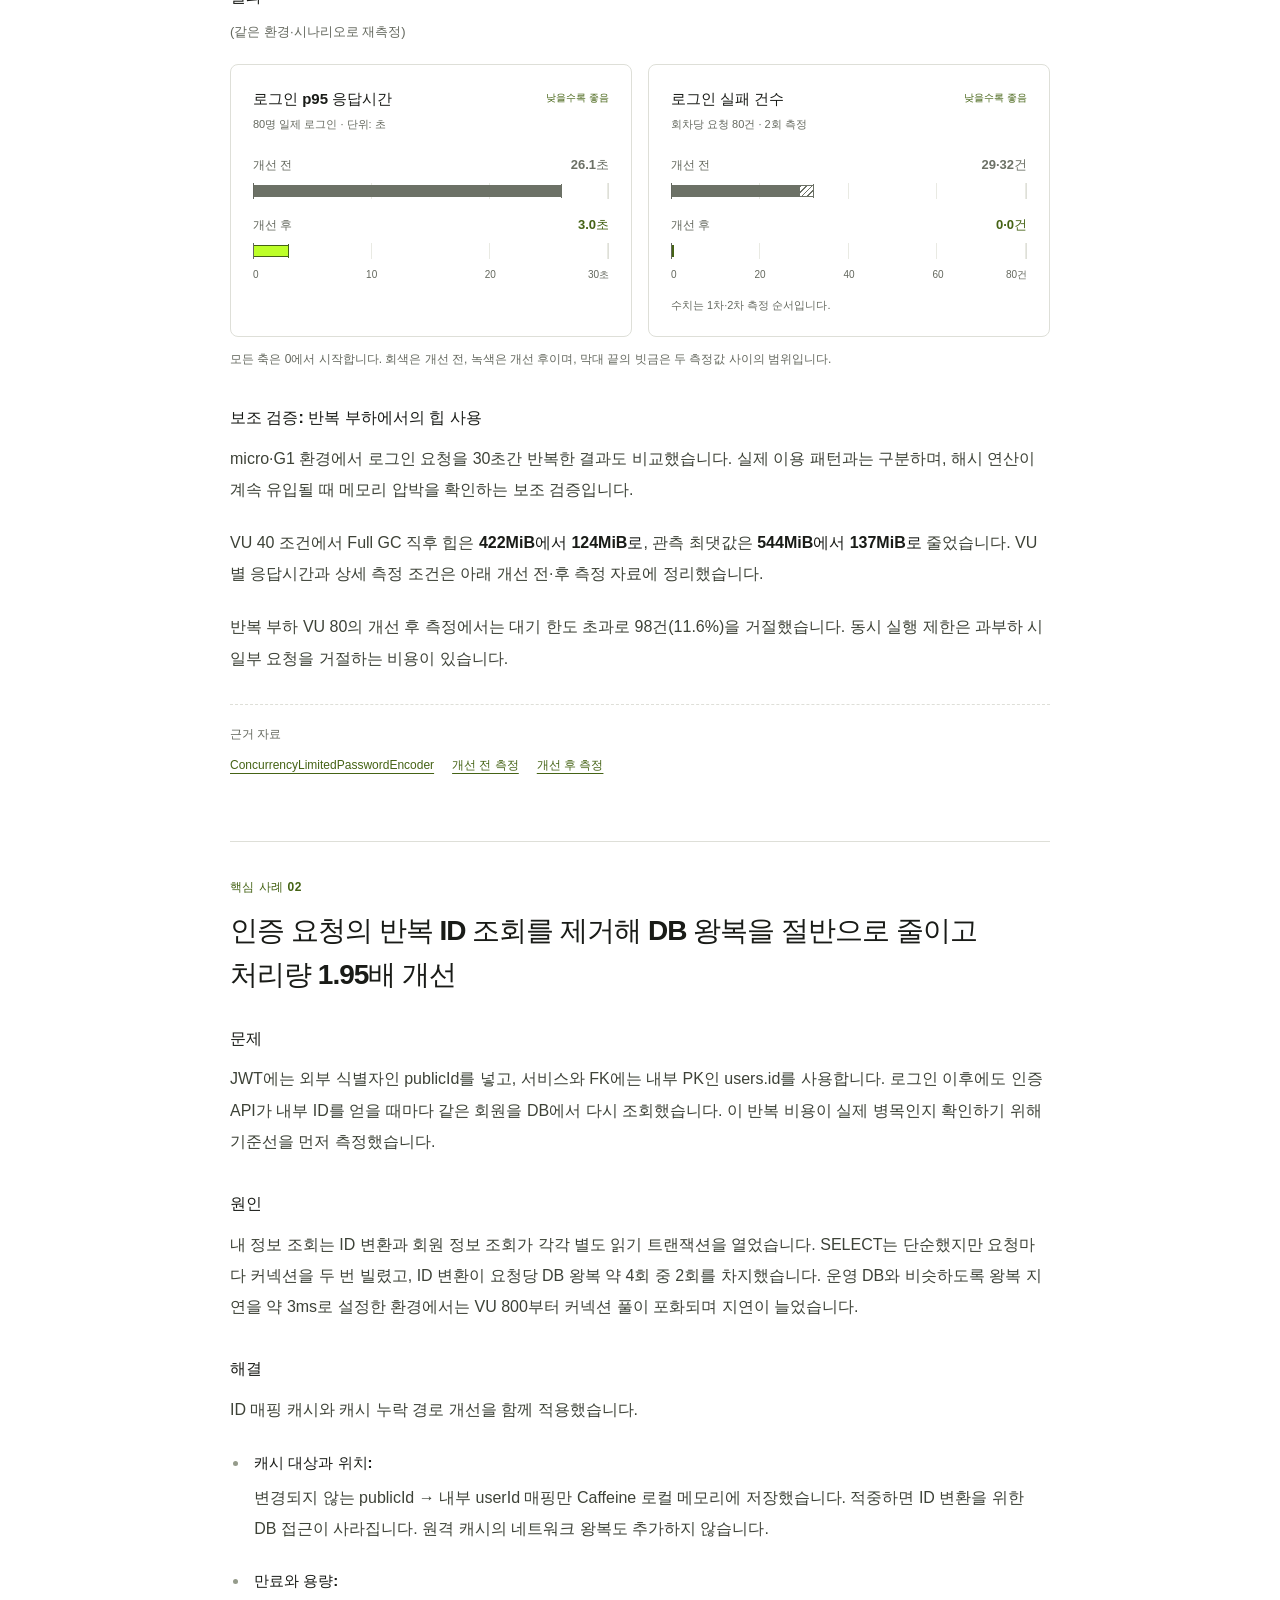
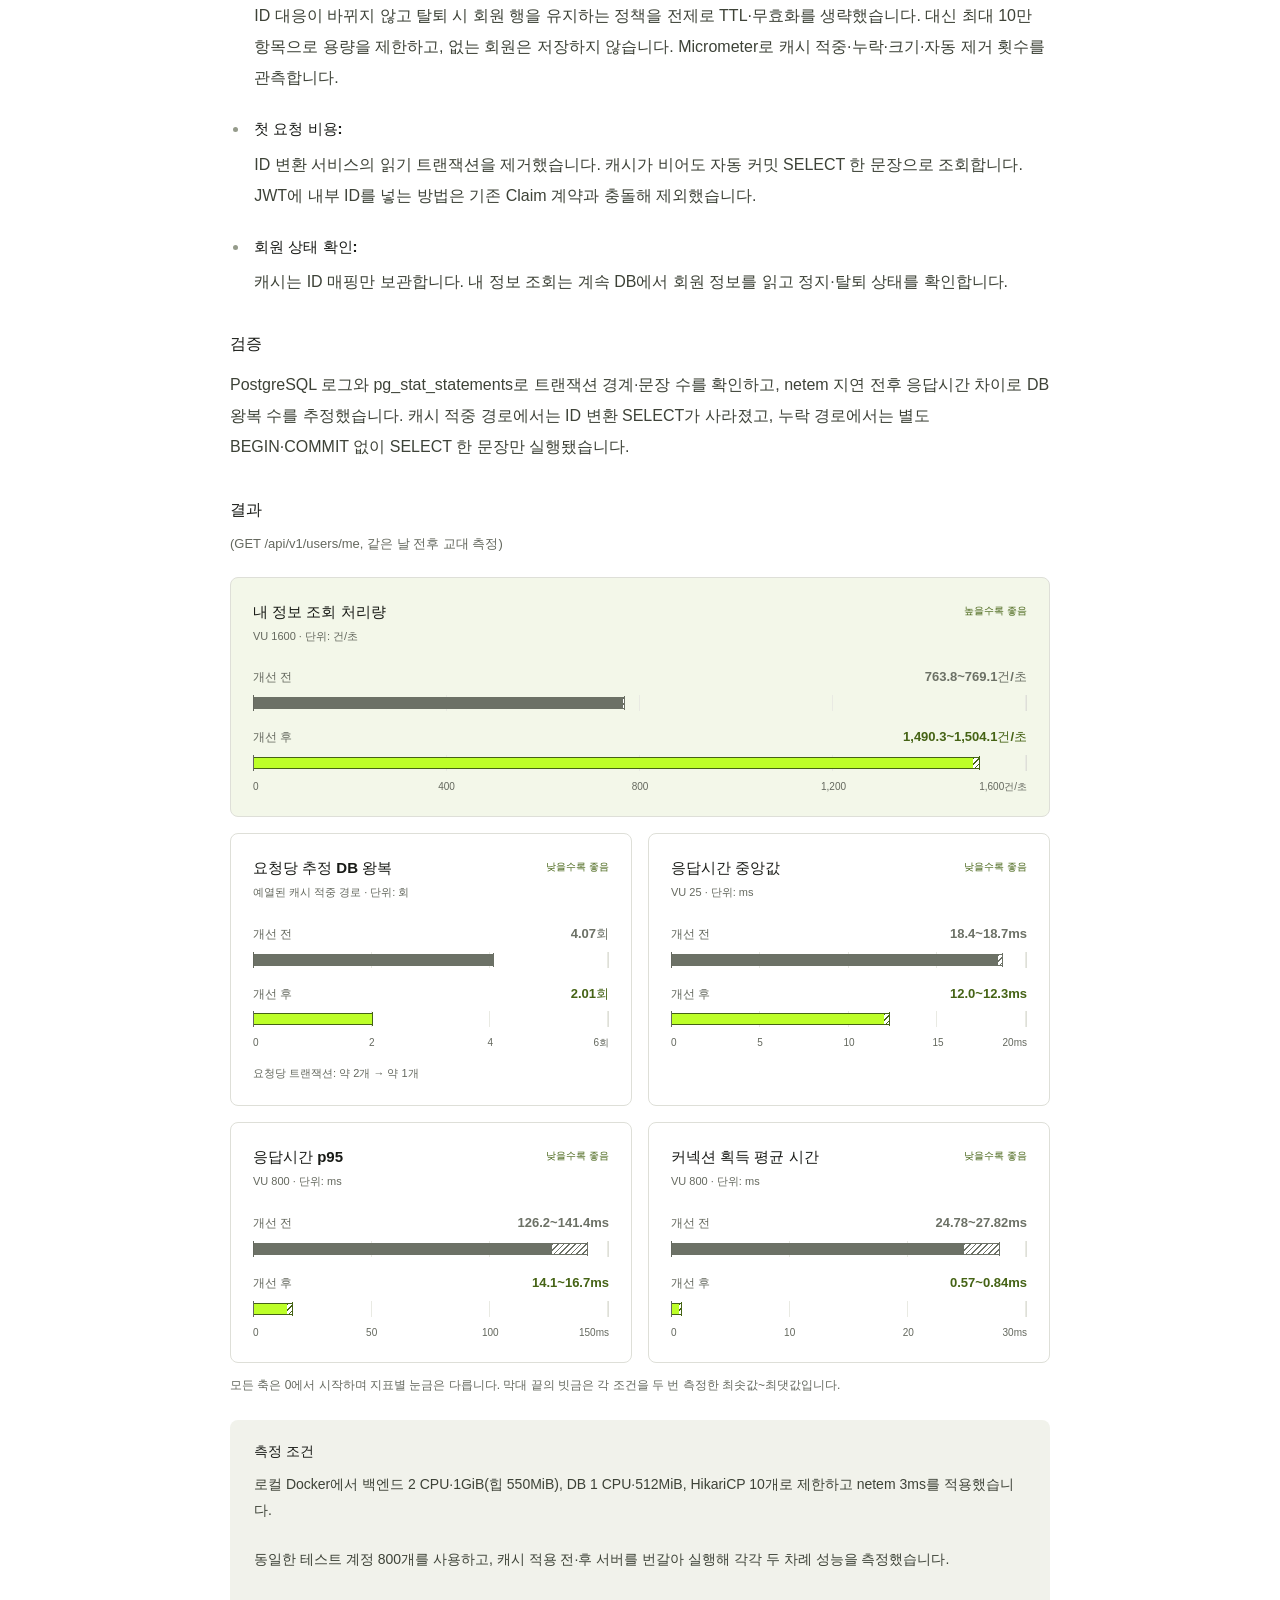
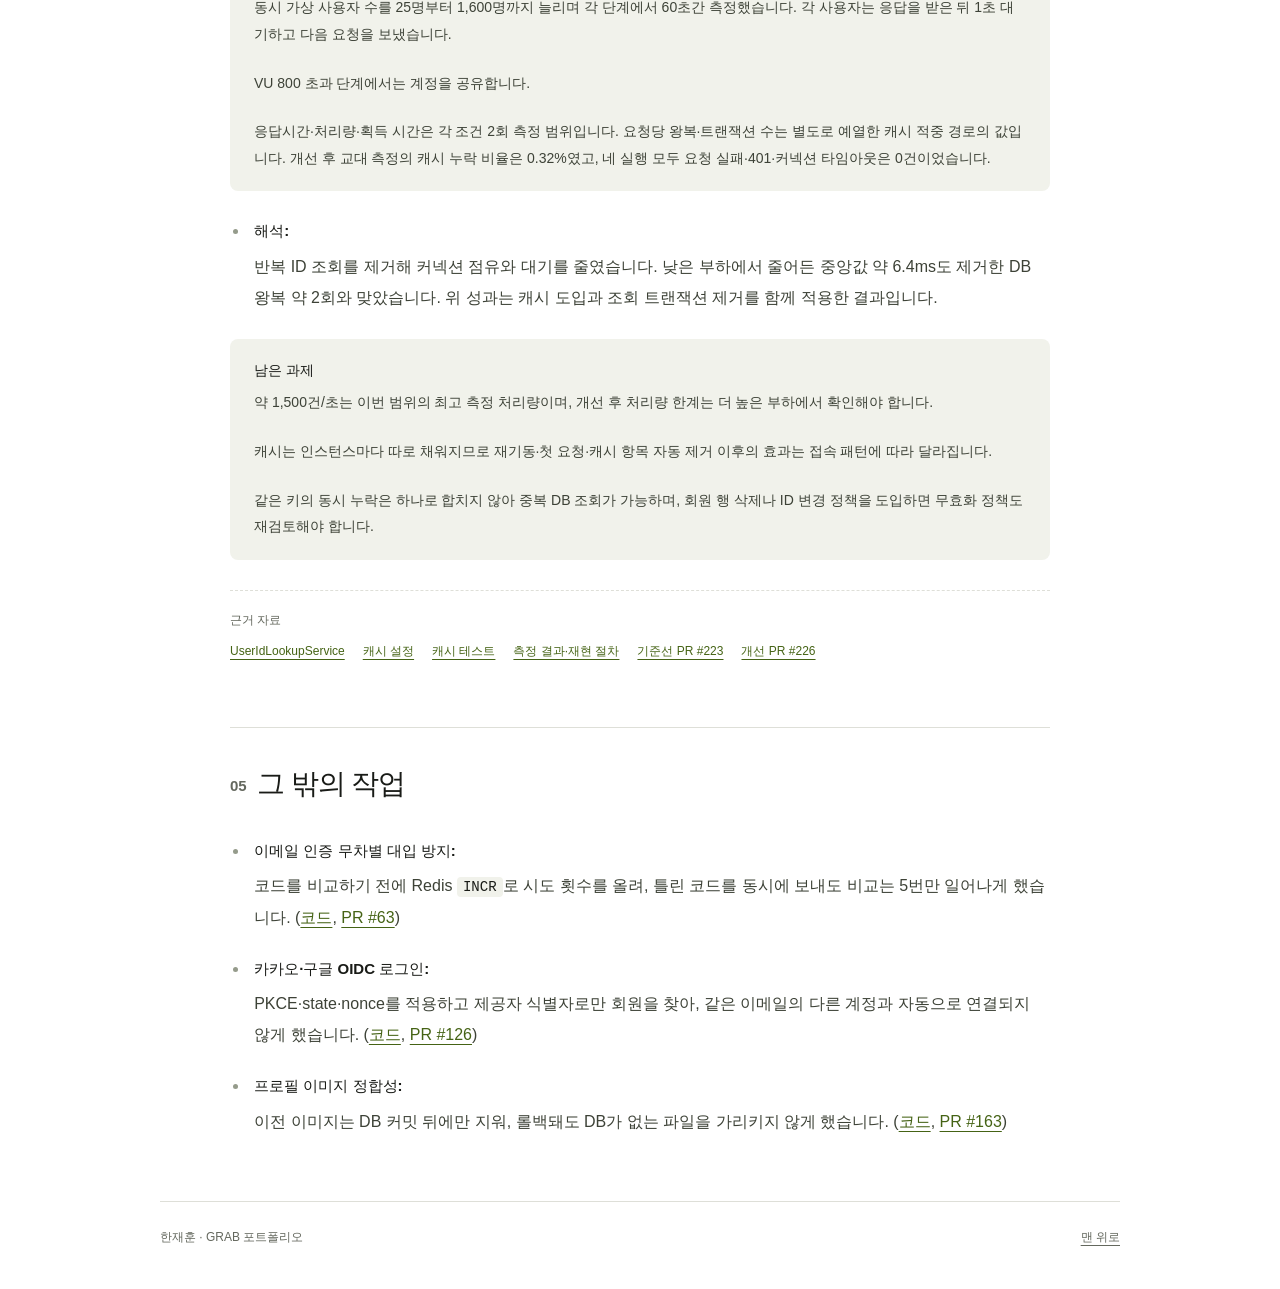
==== commit 61d40a5c: "docs: 통합 포트폴리오 시각화와 캐시 측정 근거 보강" ====
--- a/grab/portfolio-short.html
+++ b/grab/portfolio-short.html
@@ -3,7 +3,7 @@
 <head>
   <meta charset="utf-8">
   <meta name="viewport" content="width=device-width, initial-scale=1">
-  <meta name="description" content="한재훈의 GRAB 백엔드 포트폴리오. 인증 세션 정합성, 로그인 안정화, 회원 ID 캐시 성능 개선 사례를 소개합니다.">
+  <meta name="description" content="한재훈의 GRAB 백엔드 포트폴리오. 로그인 안정화와 회원 ID 캐시 성능 개선 사례를 소개합니다.">
   <title>한재훈 | GRAB 백엔드 포트폴리오</title>
   <link rel="stylesheet" href="portfolio.css">
 </head>
@@ -14,18 +14,14 @@
 <h1><img class="project-logo" src="assets/grab-wordmark.png" alt="GRAB" width="2172" height="724" decoding="async"></h1><p class="lead">정해진 시각에 한정 수량 상품을 판매하는 DROP 커머스 서비스입니다. WISH, 주문, 결제, 배송까지 이어지며, 오픈 시각에 요청이 한꺼번에 몰린다는 점이 서비스의 특징입니다.</p>
 </header>
 
-<section class="highlights" aria-labelled   by="highlights-title"><h2 id="highlights-title" class="summary-heading">핵심 성과</h2><div class="metric-grid"><article class="metric-card"><h3>인증 세션 정합성</h3><p class="metric"><small>20건 중 </small>1건</p>
-<p class="metric-copy">동시 재발급을 원자적으로 처리하고, 정상적인 탭 경쟁과 토큰 재사용을 구분했습니다.</p>
-<p class="metric-note">실제 Redis 통합 테스트 · 동시 교체 20건</p>
-<a href="#token-rotation" class="metric-link">사례 01 보기</a></article>
-<article class="metric-card"><h3>로그인 p95 응답시간</h3><p class="metric"><span class="metric-before">26.1초 → </span>3.0초</p>
+<section class="highlights" aria-labelledby="highlights-title"><h2 id="highlights-title" class="summary-heading">핵심 성과</h2><div class="metric-grid"><article class="metric-card"><h3>로그인 p95 응답시간</h3><p class="metric"><span class="metric-before">26.1초 → </span>3.0초</p>
 <p class="metric-copy">Argon2 동시 실행을 제한해 로그인 폭주 시 서버를 안정화했습니다.</p>
 <p class="metric-note">로컬 부하 테스트 · 동시 로그인 80명</p>
-<a href="#login-stability" class="metric-link">사례 02 보기</a></article>
+<a href="#login-stability" class="metric-link">사례 01 보기</a></article>
 <article class="metric-card"><h3>인증 API 처리량</h3><p class="metric">1.95<small>배</small></p>
 <p class="metric-copy">반복 ID 조회와 별도 트랜잭션 비용을 줄여 DB 커넥션 경합을 완화했습니다.</p>
 <p class="metric-note">로컬 테스트 · DB 지연 3ms · 계정 800개 · VU 1600</p>
-<a href="#user-id-cache" class="metric-link">사례 03 보기</a></article>
+<a href="#user-id-cache" class="metric-link">사례 02 보기</a></article>
 </div></section>
 <div class="document">
 <section id="overview" class="document-section" aria-labelledby="overview-title"><header class="section-header"><h2 id="overview-title"><span class="section-number" aria-hidden="true">01</span>프로젝트 개요</h2></header>
@@ -38,26 +34,37 @@
 </section>
 
 <section id="responsibilities" class="document-section" aria-labelledby="responsibilities-title"><header class="section-header"><h2 id="responsibilities-title"><span class="section-number" aria-hidden="true">02</span>담당 업무</h2></header>
-<ul class="detail-list"><li><strong class="item-label">인증·세션:</strong> HttpOnly 쿠키 기반 JWT 인증과 CSRF·CORS 정책, Redis Refresh Token 세션(로그인, 재발급, 로그아웃)</li><li><strong class="item-label">회원가입·회원 정보:</strong> 이메일 인증 회원가입, 카카오·구글 OIDC 로그인, 내 정보·프로필 이미지 API와 프론트엔드 연동</li><li><strong class="item-label">성능 측정 및 개선:</strong> k6 로그인·인증 API 부하 측정, Argon2 동시 실행 제한, 회원 ID 변환 캐시와 조회 트랜잭션 개선, 전후 재측정</li><li><strong class="item-label">환경 구성:</strong> Docker Compose 개발 환경, GHCR 이미지 배포 워크플로, 인증 API 명세</li></ul>
+<ul class="detail-list"><li><strong class="item-label">인증·세션:</strong> HttpOnly 쿠키 기반 JWT 인증과 CSRF·CORS 정책, Redis Lua 기반 Refresh Token 교체와 세션 관리(로그인, 재발급, 로그아웃)</li><li><strong class="item-label">회원가입·회원 정보:</strong> 이메일 인증 회원가입, 카카오·구글 OIDC 로그인, 내 정보·프로필 이미지 API와 프론트엔드 연동</li><li><strong class="item-label">성능 측정 및 개선:</strong> k6 로그인·인증 API 부하 측정, Argon2 동시 실행 제한, 회원 ID 변환 캐시와 조회 트랜잭션 개선, 전후 재측정</li><li><strong class="item-label">환경 구성:</strong> Docker Compose 개발 환경, GHCR 이미지 배포 워크플로, 인증 API 명세</li></ul>
 </section>
 
-<section id="token-rotation" class="document-section case-study" aria-labelledby="token-rotation-title"><header class="section-header"><p class="section-kicker">핵심 사례 01</p>
-<h2 id="token-rotation-title">동시 재발급과 토큰 탈취를 구분하는 Refresh Token Rotation</h2></header>
-<h3 class="block-label">문제</h3><p> 네트워크 지연으로 재발급 응답을 받기 전에 클라이언트가 재시도하면, 서버에서 처리 중인 첫 요청과 같은 Refresh Token을 사용하는 요청이 겹칠 수 있습니다. 이런 중복 요청에서도 토큰 교체는 한 번만 성공해야 합니다. 또한 첫 요청이 교체를 마친 뒤 재시도가 도착하면 이미 사용된 토큰의 재사용으로 보입니다. 이를 모두 탈취로 판단해 세션을 폐기하면 정상 사용자도 로그아웃될 수 있습니다.</p>
-<h3 class="block-label">해결</h3><ul class="detail-list"><li><strong class="item-label">원자적 교체:</strong> 옛 토큰 삭제, 새 토큰 저장, 사용 기록 저장을 Lua 스크립트 하나로 묶었습니다. <code>DEL</code>이 성공한 요청 하나만 교체하므로 분산 락 없이 같은 Refresh Token의 중복 교체를 막았습니다.</li><li><strong class="item-label">유예 시간 10초:</strong> 교체된 토큰이 10초 안에 오면 정상적인 중복 요청 가능성을 고려해 요청만 거부합니다. 그 뒤에 오면 탈취로 보고 세션의 현재 토큰까지 같은 스크립트 안에서 폐기합니다. 시각은 Redis <code>TIME</code>으로 계산해 서버 간 시계 차이를 없앴습니다.</li><li><strong class="item-label">장애와 인증 실패 구분:</strong> Redis 오류는 401이 아니라 500으로 응답하고 쿠키를 지우지 않습니다. Redis 장애 한 번에 전체 사용자가 로그아웃되지 않게 하려는 선택입니다.</li></ul>
-<aside class="outcome"><h3 class="block-label">결과</h3><p> 실제 Redis 통합 테스트에서 같은 토큰으로 동시 교체 20건 중 1건만 성공했고, 유예 시간 안팎의 재사용과 판정 직전에 끼어든 교체까지 검증했습니다.</p>
-</aside>
-<footer class="sources"><h3>근거 자료</h3><div class="source-links"><a href="https://github.com/prgrms-aibe-devcourse/AIBE7_FinalProject_Team3/blob/223b697783bbd712c68d359999f42ad141353802/Backend/src/main/java/org/example/grab/domain/auth/service/TokenRefreshService.java">TokenRefreshService</a><a href="https://github.com/prgrms-aibe-devcourse/AIBE7_FinalProject_Team3/blob/223b697783bbd712c68d359999f42ad141353802/Backend/src/main/resources/redis/refresh-token-rotate.lua">교체 Lua</a><a href="https://github.com/prgrms-aibe-devcourse/AIBE7_FinalProject_Team3/blob/223b697783bbd712c68d359999f42ad141353802/Backend/src/test/java/org/example/grab/domain/auth/repository/RefreshTokenRotationIntegrationTest.java">통합 테스트</a><a href="https://github.com/prgrms-aibe-devcourse/AIBE7_FinalProject_Team3/pull/101">PR #101</a></div></footer>
-</section>
-
-<section id="login-stability" class="document-section case-study" aria-labelledby="login-stability-title"><header class="section-header"><p class="section-kicker">핵심 사례 02</p>
+<section id="login-stability" class="document-section case-study" aria-labelledby="login-stability-title"><header class="section-header"><p class="section-kicker">핵심 사례 01</p>
 <h2 id="login-stability-title">수많은 로그인 요청에 멈추던 서버를 Argon2 동시 실행 제한으로 안정화</h2></header>
 <h3 class="block-label">문제</h3><p> DROP 오픈 직전에 로그인이 몰리는 상황을 k6로 재현했습니다. 운영보다 약한 t3.micro 기준(메모리 1GiB, CPU 2개, 힙 550MiB)에서 로그인 80명이 동시에 몰리자 p95가 26.1초까지 늘고 29건이 실패했습니다. 힙 OOM으로 Tomcat 스레드가 죽어, 재시작 전까지 서버가 응답하지 않은 적도 있었습니다.</p>
 <h3 class="block-label">원인</h3><ul class="detail-list"><li>비밀번호 해시 Argon2id(메모리 19MiB, OWASP 최소 권장값)는 <strong>해시 1건이 진행되는 동안 힙 약 19MiB를 붙잡습니다.</strong> BouncyCastle 바이트코드로 확인했습니다.</li><li>GC 로그로 Full GC 직후 힙을 보니, 동시 해시가 <strong>약 25건</strong>을 넘으면 힙 한도에 닿아 Full GC가 반복되고 요청이 실패했습니다.</li><li>가입 여부를 숨기려고 없는 계정도 더미 해시로 검증하므로, 틀린 비밀번호 요청도 같은 비용이 들었습니다.</li></ul>
 <h3 class="block-label">해결</h3><p> 서버를 키우거나 Argon2 메모리를 낮추는(보안 기준 위반) 대신, <code>PasswordEncoder</code>를 감싸 <strong>해시를 동시에 4건까지만 실행</strong>하게 했습니다.</p>
 <ul class="detail-list"><li>처리량은 CPU가, 힙 사용은 동시 실행 수가 정합니다. 그래서 CPU 수 근처로 묶으면 처리량은 지키면서 힙 사용만 묶을 수 있다고 판단했습니다.</li><li>공정 세마포어로 먼저 온 요청부터 처리하고, 3초 안에 차례가 오지 않으면 503과 <code>Retry-After</code>로 거절합니다.</li><li>로그인, 더미 해시, 가입, 비밀번호 변경이 모두 같은 제한을 받으므로 거절 응답으로 가입 여부가 드러나지 않습니다.</li></ul>
 <h3 class="block-label">결과</h3><p class="result-context">(같은 환경·시나리오로 재측정)</p>
-<div tabindex="0" role="region" class="table-wrapper" aria-label="동시 로그인 부하 테스트 전후 비교"><table><caption class="sr-only">동시 로그인 부하 테스트 전후 비교</caption><thead><tr><th scope="col">지표</th><th scope="col">개선 전</th><th scope="col">개선 후</th></tr></thead><tbody><tr><td>일제히 80명 p95 응답시간</td><td>26.1초</td><td><strong>3.0초</strong></td></tr><tr><td>일제히 80명 실패 (2회 측정)</td><td>29·32건</td><td><strong>0·0건</strong></td></tr></tbody></table></div>
+<div class="result-charts">
+<figure class="result-chart" aria-labelledby="result-login-latency-title" data-scale-max="30" style="--grid-steps:3">
+<figcaption class="result-chart-heading"><span><strong id="result-login-latency-title">로그인 p95 응답시간</strong><span class="result-chart-context">80명 일제 로그인 · 단위: 초</span></span><span class="result-direction">낮을수록 좋음</span></figcaption>
+<div class="result-plot">
+<div class="result-row result-row--before" data-min="26.1" data-max="26.1" style="--bar-start:87.000000%;--bar-end:87.000000%;--bar-range:0.000000%"><div class="result-row-label"><span>개선 전</span><strong>26.1초</strong></div><div class="result-track" aria-hidden="true"><span class="result-bar"></span><span class="result-end"></span></div></div>
+<div class="result-row result-row--after" data-min="3" data-max="3" style="--bar-start:10.000000%;--bar-end:10.000000%;--bar-range:0.000000%"><div class="result-row-label"><span>개선 후</span><strong>3.0초</strong></div><div class="result-track" aria-hidden="true"><span class="result-bar"></span><span class="result-end"></span></div></div>
+<div class="result-axis" aria-hidden="true"><span style="--tick:0.0000%">0</span><span style="--tick:33.3333%">10</span><span style="--tick:66.6667%">20</span><span style="--tick:100.0000%">30초</span></div>
+</div>
+
+</figure>
+<figure class="result-chart" aria-labelledby="result-login-failures-title" data-scale-max="80" style="--grid-steps:4">
+<figcaption class="result-chart-heading"><span><strong id="result-login-failures-title">로그인 실패 건수</strong><span class="result-chart-context">회차당 요청 80건 · 2회 측정</span></span><span class="result-direction">낮을수록 좋음</span></figcaption>
+<div class="result-plot">
+<div class="result-row result-row--before" data-min="29" data-max="32" style="--bar-start:36.250000%;--bar-end:40.000000%;--bar-range:3.750000%"><div class="result-row-label"><span>개선 전</span><strong>29·32건</strong></div><div class="result-track" aria-hidden="true"><span class="result-bar"></span><span class="result-range"></span><span class="result-end"></span></div></div>
+<div class="result-row result-row--after" data-min="0" data-max="0" style="--bar-start:0.000000%;--bar-end:0.000000%;--bar-range:0.000000%"><div class="result-row-label"><span>개선 후</span><strong>0·0건</strong></div><div class="result-track" aria-hidden="true"><span class="result-bar result-bar--zero"></span></div></div>
+<div class="result-axis" aria-hidden="true"><span style="--tick:0.0000%">0</span><span style="--tick:25.0000%">20</span><span style="--tick:50.0000%">40</span><span style="--tick:75.0000%">60</span><span style="--tick:100.0000%">80건</span></div>
+</div>
+<p class="result-chart-footnote">수치는 1차·2차 측정 순서입니다.</p>
+</figure>
+</div>
+<p class="result-chart-note">모든 축은 0에서 시작합니다. 회색은 개선 전, 녹색은 개선 후이며, 막대 끝의 빗금은 두 측정값 사이의 범위입니다.</p>
 <h3 class="block-label">보조 검증: 반복 부하에서의 힙 사용</h3>
 <p>micro·G1 환경에서 로그인 요청을 30초간 반복한 결과도 비교했습니다. 실제 이용 패턴과는 구분하며, 해시 연산이 계속 유입될 때 메모리 압박을 확인하는 보조 검증입니다.</p>
 <p>VU 40 조건에서 Full GC 직후 힙은 <strong>422MiB에서 124MiB로</strong>, 관측 최댓값은 <strong>544MiB에서 137MiB로</strong> 줄었습니다. VU별 응답시간과 상세 측정 조건은 아래 개선 전·후 측정 자료에 정리했습니다.</p>
@@ -65,7 +72,7 @@
 <footer class="sources"><h3>근거 자료</h3><div class="source-links"><a href="https://github.com/prgrms-aibe-devcourse/AIBE7_FinalProject_Team3/blob/feat/GR-178-limit-argon2-concurrency/Backend/src/main/java/org/example/grab/global/security/password/ConcurrencyLimitedPasswordEncoder.java">ConcurrencyLimitedPasswordEncoder</a><a href="https://github.com/prgrms-aibe-devcourse/AIBE7_FinalProject_Team3/blob/feat/GR-178-limit-argon2-concurrency/Backend/k6/login-burst/result.md">개선 전 측정</a><a href="https://github.com/prgrms-aibe-devcourse/AIBE7_FinalProject_Team3/blob/feat/GR-178-limit-argon2-concurrency/Backend/k6/login-burst/result-gr178.md">개선 후 측정</a></div></footer>
 </section>
 
-<section id="user-id-cache" class="document-section case-study" aria-labelledby="user-id-cache-title"><header class="section-header"><p class="section-kicker">핵심 사례 03</p>
+<section id="user-id-cache" class="document-section case-study" aria-labelledby="user-id-cache-title"><header class="section-header"><p class="section-kicker">핵심 사례 02</p>
 <h2 id="user-id-cache-title">인증 요청의 반복 ID 조회를 제거해 DB 왕복을 절반으로 줄이고 처리량 1.95배 개선</h2></header>
 <h3 class="block-label">문제</h3><p> JWT에는 외부 식별자인 publicId를 넣고, 서비스와 FK에는 내부 PK인 users.id를 사용합니다. 로그인 이후에도 인증 API가 내부 ID를 얻을 때마다 같은 회원을 DB에서 다시 조회했습니다. 이 반복 비용이 실제 병목인지 확인하기 위해 기준선을 먼저 측정했습니다.</p>
 <h3 class="block-label">원인</h3><p> 내 정보 조회는 ID 변환과 회원 정보 조회가 각각 별도 읽기 트랜잭션을 열었습니다. SELECT는 단순했지만 요청마다 커넥션을 두 번 빌렸고, ID 변환이 요청당 DB 왕복 약 4회 중 2회를 차지했습니다. 운영 DB와 비슷하도록 왕복 지연을 약 3ms로 설정한 환경에서는 VU 800부터 커넥션 풀이 포화되며 지연이 늘었습니다.</p>
@@ -73,12 +80,58 @@
 <ul class="detail-list"><li><strong class="item-label">캐시 대상과 위치:</strong> 변경되지 않는 publicId → 내부 userId 매핑만 Caffeine 로컬 메모리에 저장했습니다. 적중하면 ID 변환을 위한 DB 접근이 사라집니다. 원격 캐시의 네트워크 왕복도 추가하지 않습니다.</li><li><strong class="item-label">만료와 용량:</strong> ID 대응이 바뀌지 않고 탈퇴 시 회원 행을 유지하는 정책을 전제로 TTL·무효화를 생략했습니다. 대신 최대 10만 항목으로 용량을 제한하고, 없는 회원은 저장하지 않습니다. Micrometer로 캐시 적중·누락·크기·자동 제거 횟수를 관측합니다.</li><li><strong class="item-label">첫 요청 비용:</strong> ID 변환 서비스의 읽기 트랜잭션을 제거했습니다. 캐시가 비어도 자동 커밋 SELECT 한 문장으로 조회합니다. JWT에 내부 ID를 넣는 방법은 기존 Claim 계약과 충돌해 제외했습니다.</li><li><strong class="item-label">회원 상태 확인:</strong> 캐시는 ID 매핑만 보관합니다. 내 정보 조회는 계속 DB에서 회원 정보를 읽고 정지·탈퇴 상태를 확인합니다.</li></ul>
 <h3 class="block-label">검증</h3><p> PostgreSQL 로그와 pg_stat_statements로 트랜잭션 경계·문장 수를 확인하고, netem 지연 전후 응답시간 차이로 DB 왕복 수를 추정했습니다. 캐시 적중 경로에서는 ID 변환 SELECT가 사라졌고, 누락 경로에서는 별도 BEGIN·COMMIT 없이 SELECT 한 문장만 실행됐습니다.</p>
 <h3 class="block-label">결과</h3><p class="result-context">(GET /api/v1/users/me, 같은 날 전후 교대 측정)</p>
-<div tabindex="0" role="region" class="table-wrapper" aria-label="회원 ID 변환 개선 전후 비교"><table><caption class="sr-only">회원 ID 변환 개선 전후 비교</caption><thead><tr><th scope="col">지표</th><th scope="col">개선 전</th><th scope="col">개선 후</th></tr></thead><tbody><tr><td>요청당 추정 DB 왕복 · 트랜잭션</td><td>4.07회 · 약 2개</td><td><strong>2.01회 · 약 1개</strong></td></tr><tr><td>VU 25 응답시간 중앙값</td><td>18.4~18.7ms</td><td><strong>12.0~12.3ms</strong></td></tr><tr><td>VU 800 응답시간 p95</td><td>126.2~141.4ms</td><td><strong>14.1~16.7ms</strong></td></tr><tr><td>VU 800 커넥션 획득 평균 시간</td><td>24.78~27.82ms</td><td><strong>0.57~0.84ms</strong></td></tr><tr><td>VU 1600 처리량</td><td>763.8~769.1건/초</td><td><strong>1,490.3~1,504.1건/초 (약 1.95배)</strong></td></tr></tbody></table>
-</div><aside class="reading-note"><h3 class="block-label">측정 조건</h3><p>로컬 Docker에서 백엔드 2 CPU·1GiB(힙 550MiB), DB 1 CPU·512MiB, HikariCP 10개로 제한하고 netem 3ms를 적용했습니다.</p>
+<div class="result-charts">
+<figure class="result-chart result-chart--featured" aria-labelledby="result-throughput-title" data-scale-max="1600" style="--grid-steps:4">
+<figcaption class="result-chart-heading"><span><strong id="result-throughput-title">내 정보 조회 처리량</strong><span class="result-chart-context">VU 1600 · 단위: 건/초</span></span><span class="result-direction">높을수록 좋음</span></figcaption>
+<div class="result-plot">
+<div class="result-row result-row--before" data-min="763.8" data-max="769.1" style="--bar-start:47.737500%;--bar-end:48.068750%;--bar-range:0.331250%"><div class="result-row-label"><span>개선 전</span><strong>763.8~769.1건/초</strong></div><div class="result-track" aria-hidden="true"><span class="result-bar"></span><span class="result-range"></span><span class="result-end"></span></div></div>
+<div class="result-row result-row--after" data-min="1490.3" data-max="1504.1" style="--bar-start:93.143750%;--bar-end:94.006250%;--bar-range:0.862500%"><div class="result-row-label"><span>개선 후</span><strong>1,490.3~1,504.1건/초</strong></div><div class="result-track" aria-hidden="true"><span class="result-bar"></span><span class="result-range"></span><span class="result-end"></span></div></div>
+<div class="result-axis" aria-hidden="true"><span style="--tick:0.0000%">0</span><span style="--tick:25.0000%">400</span><span style="--tick:50.0000%">800</span><span style="--tick:75.0000%">1,200</span><span style="--tick:100.0000%">1,600건/초</span></div>
+</div>
+
+</figure>
+<figure class="result-chart" aria-labelledby="result-db-roundtrips-title" data-scale-max="6" style="--grid-steps:3">
+<figcaption class="result-chart-heading"><span><strong id="result-db-roundtrips-title">요청당 추정 DB 왕복</strong><span class="result-chart-context">예열된 캐시 적중 경로 · 단위: 회</span></span><span class="result-direction">낮을수록 좋음</span></figcaption>
+<div class="result-plot">
+<div class="result-row result-row--before" data-min="4.07" data-max="4.07" style="--bar-start:67.833333%;--bar-end:67.833333%;--bar-range:0.000000%"><div class="result-row-label"><span>개선 전</span><strong>4.07회</strong></div><div class="result-track" aria-hidden="true"><span class="result-bar"></span><span class="result-end"></span></div></div>
+<div class="result-row result-row--after" data-min="2.01" data-max="2.01" style="--bar-start:33.500000%;--bar-end:33.500000%;--bar-range:0.000000%"><div class="result-row-label"><span>개선 후</span><strong>2.01회</strong></div><div class="result-track" aria-hidden="true"><span class="result-bar"></span><span class="result-end"></span></div></div>
+<div class="result-axis" aria-hidden="true"><span style="--tick:0.0000%">0</span><span style="--tick:33.3333%">2</span><span style="--tick:66.6667%">4</span><span style="--tick:100.0000%">6회</span></div>
+</div>
+<p class="result-chart-footnote">요청당 트랜잭션: 약 2개 → 약 1개</p>
+</figure>
+<figure class="result-chart" aria-labelledby="result-latency-median-title" data-scale-max="20" style="--grid-steps:4">
+<figcaption class="result-chart-heading"><span><strong id="result-latency-median-title">응답시간 중앙값</strong><span class="result-chart-context">VU 25 · 단위: ms</span></span><span class="result-direction">낮을수록 좋음</span></figcaption>
+<div class="result-plot">
+<div class="result-row result-row--before" data-min="18.4" data-max="18.7" style="--bar-start:92.000000%;--bar-end:93.500000%;--bar-range:1.500000%"><div class="result-row-label"><span>개선 전</span><strong>18.4~18.7ms</strong></div><div class="result-track" aria-hidden="true"><span class="result-bar"></span><span class="result-range"></span><span class="result-end"></span></div></div>
+<div class="result-row result-row--after" data-min="12" data-max="12.3" style="--bar-start:60.000000%;--bar-end:61.500000%;--bar-range:1.500000%"><div class="result-row-label"><span>개선 후</span><strong>12.0~12.3ms</strong></div><div class="result-track" aria-hidden="true"><span class="result-bar"></span><span class="result-range"></span><span class="result-end"></span></div></div>
+<div class="result-axis" aria-hidden="true"><span style="--tick:0.0000%">0</span><span style="--tick:25.0000%">5</span><span style="--tick:50.0000%">10</span><span style="--tick:75.0000%">15</span><span style="--tick:100.0000%">20ms</span></div>
+</div>
+
+</figure>
+<figure class="result-chart" aria-labelledby="result-latency-p95-title" data-scale-max="150" style="--grid-steps:3">
+<figcaption class="result-chart-heading"><span><strong id="result-latency-p95-title">응답시간 p95</strong><span class="result-chart-context">VU 800 · 단위: ms</span></span><span class="result-direction">낮을수록 좋음</span></figcaption>
+<div class="result-plot">
+<div class="result-row result-row--before" data-min="126.2" data-max="141.4" style="--bar-start:84.133333%;--bar-end:94.266667%;--bar-range:10.133333%"><div class="result-row-label"><span>개선 전</span><strong>126.2~141.4ms</strong></div><div class="result-track" aria-hidden="true"><span class="result-bar"></span><span class="result-range"></span><span class="result-end"></span></div></div>
+<div class="result-row result-row--after" data-min="14.1" data-max="16.7" style="--bar-start:9.400000%;--bar-end:11.133333%;--bar-range:1.733333%"><div class="result-row-label"><span>개선 후</span><strong>14.1~16.7ms</strong></div><div class="result-track" aria-hidden="true"><span class="result-bar"></span><span class="result-range"></span><span class="result-end"></span></div></div>
+<div class="result-axis" aria-hidden="true"><span style="--tick:0.0000%">0</span><span style="--tick:33.3333%">50</span><span style="--tick:66.6667%">100</span><span style="--tick:100.0000%">150ms</span></div>
+</div>
+
+</figure>
+<figure class="result-chart" aria-labelledby="result-connection-wait-title" data-scale-max="30" style="--grid-steps:3">
+<figcaption class="result-chart-heading"><span><strong id="result-connection-wait-title">커넥션 획득 평균 시간</strong><span class="result-chart-context">VU 800 · 단위: ms</span></span><span class="result-direction">낮을수록 좋음</span></figcaption>
+<div class="result-plot">
+<div class="result-row result-row--before" data-min="24.78" data-max="27.82" style="--bar-start:82.600000%;--bar-end:92.733333%;--bar-range:10.133333%"><div class="result-row-label"><span>개선 전</span><strong>24.78~27.82ms</strong></div><div class="result-track" aria-hidden="true"><span class="result-bar"></span><span class="result-range"></span><span class="result-end"></span></div></div>
+<div class="result-row result-row--after" data-min="0.57" data-max="0.84" style="--bar-start:1.900000%;--bar-end:2.800000%;--bar-range:0.900000%"><div class="result-row-label"><span>개선 후</span><strong>0.57~0.84ms</strong></div><div class="result-track" aria-hidden="true"><span class="result-bar"></span><span class="result-range"></span><span class="result-end"></span></div></div>
+<div class="result-axis" aria-hidden="true"><span style="--tick:0.0000%">0</span><span style="--tick:33.3333%">10</span><span style="--tick:66.6667%">20</span><span style="--tick:100.0000%">30ms</span></div>
+</div>
+
+</figure>
+</div>
+<p class="result-chart-note">모든 축은 0에서 시작하며 지표별 눈금은 다릅니다. 막대 끝의 빗금은 각 조건을 두 번 측정한 최솟값~최댓값입니다.</p><aside class="reading-note"><h3 class="block-label">측정 조건</h3><p>로컬 Docker에서 백엔드 2 CPU·1GiB(힙 550MiB), DB 1 CPU·512MiB, HikariCP 10개로 제한하고 netem 3ms를 적용했습니다.</p>
 <p>동일한 테스트 계정 800개를 사용하고, 캐시 적용 전·후 서버를 번갈아 실행해 각각 두 차례 성능을 측정했습니다.</p>
 <p>동시 가상 사용자 수를 25명부터 1,600명까지 늘리며 각 단계에서 60초간 측정했습니다. 각 사용자는 응답을 받은 뒤 1초 대기하고 다음 요청을 보냈습니다.</p>
 <p>VU 800 초과 단계에서는 계정을 공유합니다.</p>
-<p>표의 응답시간·처리량·획득 시간은 각 조건 2회 측정 범위입니다. 요청당 왕복·트랜잭션 수는 별도로 예열한 캐시 적중 경로의 값입니다. 개선 후 교대 측정의 캐시 누락 비율은 0.32%였고, 네 실행 모두 요청 실패·401·커넥션 타임아웃은 0건이었습니다.</p>
+<p>응답시간·처리량·획득 시간은 각 조건 2회 측정 범위입니다. 요청당 왕복·트랜잭션 수는 별도로 예열한 캐시 적중 경로의 값입니다. 개선 후 교대 측정의 캐시 누락 비율은 0.32%였고, 네 실행 모두 요청 실패·401·커넥션 타임아웃은 0건이었습니다.</p>
 </aside>
 <ul class="detail-list"><li><strong class="item-label">해석:</strong> 반복 ID 조회를 제거해 커넥션 점유와 대기를 줄였습니다. 낮은 부하에서 줄어든 중앙값 약 6.4ms도 제거한 DB 왕복 약 2회와 맞았습니다. 위 성과는 캐시 도입과 조회 트랜잭션 제거를 함께 적용한 결과입니다.</li></ul>
 <aside class="reading-note"><h3 class="block-label">남은 과제</h3><p>약 1,500건/초는 이번 범위의 최고 측정 처리량이며, 개선 후 처리량 한계는 더 높은 부하에서 확인해야 합니다.</p>
@@ -88,7 +141,7 @@
 <footer class="sources"><h3>근거 자료</h3><div class="source-links"><a href="https://github.com/prgrms-aibe-devcourse/AIBE7_FinalProject_Team3/blob/7c2e51b84c45d4d31eea2e7549907d40416fc323/Backend/src/main/java/org/example/grab/domain/user/service/UserIdLookupService.java">UserIdLookupService</a><a href="https://github.com/prgrms-aibe-devcourse/AIBE7_FinalProject_Team3/blob/7c2e51b84c45d4d31eea2e7549907d40416fc323/Backend/src/main/java/org/example/grab/domain/user/support/UserIdCacheConfig.java">캐시 설정</a><a href="https://github.com/prgrms-aibe-devcourse/AIBE7_FinalProject_Team3/blob/7c2e51b84c45d4d31eea2e7549907d40416fc323/Backend/src/test/java/org/example/grab/domain/user/service/UserIdLookupServiceTest.java">캐시 테스트</a><a href="https://github.com/prgrms-aibe-devcourse/AIBE7_FinalProject_Team3/blob/7c2e51b84c45d4d31eea2e7549907d40416fc323/Backend/k6/user-id-lookup/result.md">측정 결과·재현 절차</a><a href="https://github.com/prgrms-aibe-devcourse/AIBE7_FinalProject_Team3/pull/223">기준선 PR #223</a><a href="https://github.com/prgrms-aibe-devcourse/AIBE7_FinalProject_Team3/pull/226">개선 PR #226</a></div></footer>
 </section>
 
-<section id="other-work" class="document-section" aria-labelledby="other-work-title"><header class="section-header"><h2 id="other-work-title"><span class="section-number" aria-hidden="true">06</span>그 밖의 작업</h2></header>
+<section id="other-work" class="document-section" aria-labelledby="other-work-title"><header class="section-header"><h2 id="other-work-title"><span class="section-number" aria-hidden="true">05</span>그 밖의 작업</h2></header>
 <ul class="detail-list"><li><strong class="item-label">이메일 인증 무차별 대입 방지:</strong> 코드를 비교하기 전에 Redis <code>INCR</code>로 시도 횟수를 올려, 틀린 코드를 동시에 보내도 비교는 5번만 일어나게 했습니다. (<a href="https://github.com/prgrms-aibe-devcourse/AIBE7_FinalProject_Team3/blob/223b697783bbd712c68d359999f42ad141353802/Backend/src/main/java/org/example/grab/domain/user/service/EmailVerificationService.java">코드</a>, <a href="https://github.com/prgrms-aibe-devcourse/AIBE7_FinalProject_Team3/pull/63">PR #63</a>)</li><li><strong class="item-label">카카오·구글 OIDC 로그인:</strong> PKCE·state·nonce를 적용하고 제공자 식별자로만 회원을 찾아, 같은 이메일의 다른 계정과 자동으로 연결되지 않게 했습니다. (<a href="https://github.com/prgrms-aibe-devcourse/AIBE7_FinalProject_Team3/blob/223b697783bbd712c68d359999f42ad141353802/Backend/src/main/java/org/example/grab/domain/auth/support/oauth2/SocialAuthorizationRequestResolver.java">코드</a>, <a href="https://github.com/prgrms-aibe-devcourse/AIBE7_FinalProject_Team3/pull/126">PR #126</a>)</li><li><strong class="item-label">프로필 이미지 정합성:</strong> 이전 이미지는 DB 커밋 뒤에만 지워, 롤백돼도 DB가 없는 파일을 가리키지 않게 했습니다. (<a href="https://github.com/prgrms-aibe-devcourse/AIBE7_FinalProject_Team3/blob/223b697783bbd712c68d359999f42ad141353802/Backend/src/main/java/org/example/grab/domain/user/service/ProfileImageCleanupListener.java">코드</a>, <a href="https://github.com/prgrms-aibe-devcourse/AIBE7_FinalProject_Team3/pull/163">PR #163</a>)</li></ul>
 </section>
 
--- a/grab/portfolio.css
+++ b/grab/portfolio.css
@@ -45,7 +45,7 @@
 
 .highlights { margin-top: 36px; }
 .summary-heading { margin-bottom: 14px; font-size: 13px; font-weight: 600; color: var(--muted); letter-spacing: 0.03em; }
-.metric-grid { display: grid; grid-template-columns: repeat(3, minmax(0, 1fr)); gap: 16px; }
+.metric-grid { display: grid; grid-template-columns: repeat(2, minmax(0, 1fr)); gap: 16px; }
 .metric-card { display: flex; flex-direction: column; min-width: 0; padding: 23px; border: 1px solid var(--line); border-radius: 12px; background: var(--surface); }
 .metric-card h3 { font-size: 14px; font-weight: 600; }
 .metric { align-self: flex-start; margin-block: 15px 10px; border-bottom: 4px solid var(--brand); color: var(--accent); font-size: 35px; font-weight: 750; letter-spacing: -0.045em; line-height: 1.25; white-space: nowrap; font-variant-numeric: tabular-nums; }
@@ -167,7 +167,7 @@
   .project-logo { width: 160px; }
   .hero .lead { font-size: 11pt; margin-top: 14px; }
   .highlights { margin-top: 22px; }
-  .metric-grid { grid-template-columns: repeat(3, minmax(0, 1fr)); gap: 9px; }
+  .metric-grid { grid-template-columns: repeat(2, minmax(0, 1fr)); gap: 9px; }
   .metric-card { padding: 13px; background: #fff; break-inside: avoid; }
   .metric-card h3 { font-size: 9pt; }
   .metric { font-size: 22pt; margin-block: 10px; }
@@ -194,3 +194,47 @@
   .source-links a { font-size: 8pt; }
   .page-footer { margin-top: 30px; padding-bottom: 0; }
 }
+
+/* GRAB 결과 비교: 수치는 HTML 텍스트, 막대와 측정 범위는 CSS로 표시한다. */
+.result-charts { display: grid; grid-template-columns: repeat(2, minmax(0, 1fr)); gap: 16px; margin-block: 20px 12px; }
+.result-chart { --bar-color: #6c7166; min-width: 0; margin: 0; padding: 22px; border: 1px solid var(--line); border-radius: 8px; background: #fff; }
+.result-chart--featured { grid-column: 1 / -1; background: var(--accent-surface); }
+.result-chart-heading { display: flex; align-items: flex-start; justify-content: space-between; gap: 12px; margin: 0 0 22px; color: var(--ink); }
+.result-chart-heading > span:first-child { min-width: 0; }
+.result-chart-heading strong { display: block; font-size: 15px; line-height: 1.55; }
+.result-chart-context { display: block; margin-top: 5px; color: var(--muted); font-size: 11px; line-height: 1.6; }
+.result-direction { flex-shrink: 0; padding-top: 2px; color: var(--accent); font-size: 10px; font-weight: 600; white-space: nowrap; }
+.result-row + .result-row { margin-top: 16px; }
+.result-row--after { --bar-color: var(--accent); }
+.result-row-label { display: flex; flex-wrap: wrap; align-items: baseline; justify-content: space-between; gap: 2px 10px; margin-bottom: 7px; font-size: 12px; line-height: 1.6; }
+.result-row-label > span { color: var(--muted); }
+.result-row-label strong { color: var(--bar-color); font-size: 13px; font-variant-numeric: tabular-nums; }
+.result-track { position: relative; height: 16px; border-left: 1px solid var(--muted); border-right: 1px solid var(--line); background: repeating-linear-gradient(to right, transparent 0, transparent calc(100% / var(--grid-steps) - 1px), var(--line-subtle) calc(100% / var(--grid-steps) - 1px), var(--line-subtle) calc(100% / var(--grid-steps))); }
+.result-bar, .result-range { position: absolute; top: 2px; height: 12px; box-sizing: border-box; }
+.result-bar { left: 0; width: var(--bar-start); background: var(--bar-color); }
+.result-row--after .result-bar { background: var(--brand); border-block: 1px solid var(--accent); }
+.result-range { left: var(--bar-start); width: var(--bar-range); border-block: 1px solid var(--bar-color); background: repeating-linear-gradient(135deg, var(--bar-color) 0 1px, #fff 1px 4px); }
+.result-end { position: absolute; left: var(--bar-end); top: 1px; height: 14px; border-left: 1px solid var(--bar-color); transform: translateX(-1px); }
+.result-bar--zero { width: 0; border-left: 2px solid var(--bar-color); background: none; }
+.result-row--after .result-bar--zero { border-block: 0; background: none; }
+.result-axis { position: relative; height: 15px; margin-top: 8px; color: var(--muted); font-size: 10px; font-variant-numeric: tabular-nums; line-height: 1.5; }
+.result-axis span { position: absolute; left: var(--tick); transform: translateX(-50%); white-space: nowrap; }
+.result-axis span:first-child { transform: none; }
+.result-axis span:last-child { transform: translateX(-100%); }
+.result-chart-footnote { margin: 14px 0 0; color: var(--muted); font-size: 11px; line-height: 1.7; }
+.result-chart-note { margin: 0 0 24px; color: var(--muted); font-size: 12px; line-height: 1.8; }
+@media (max-width: 680px) {
+  .result-charts { grid-template-columns: 1fr; gap: 12px; }
+  .result-chart { padding: 18px; }
+  .result-chart-heading { margin-bottom: 18px; }
+}
+@media print {
+  .result-charts { grid-template-columns: repeat(2, minmax(0, 1fr)); gap: 10px; margin-top: 14px; }
+  .result-chart { padding: 13px; break-inside: avoid; print-color-adjust: exact; -webkit-print-color-adjust: exact; }
+  .result-chart-heading { margin-bottom: 14px; }
+  .result-chart-heading strong { font-size: 9pt; }
+  .result-chart-context, .result-direction, .result-axis { font-size: 7pt; }
+  .result-row-label { font-size: 8pt; }
+  .result-row-label strong { font-size: 8pt; }
+  .result-chart-footnote, .result-chart-note { font-size: 7pt; }
+}
